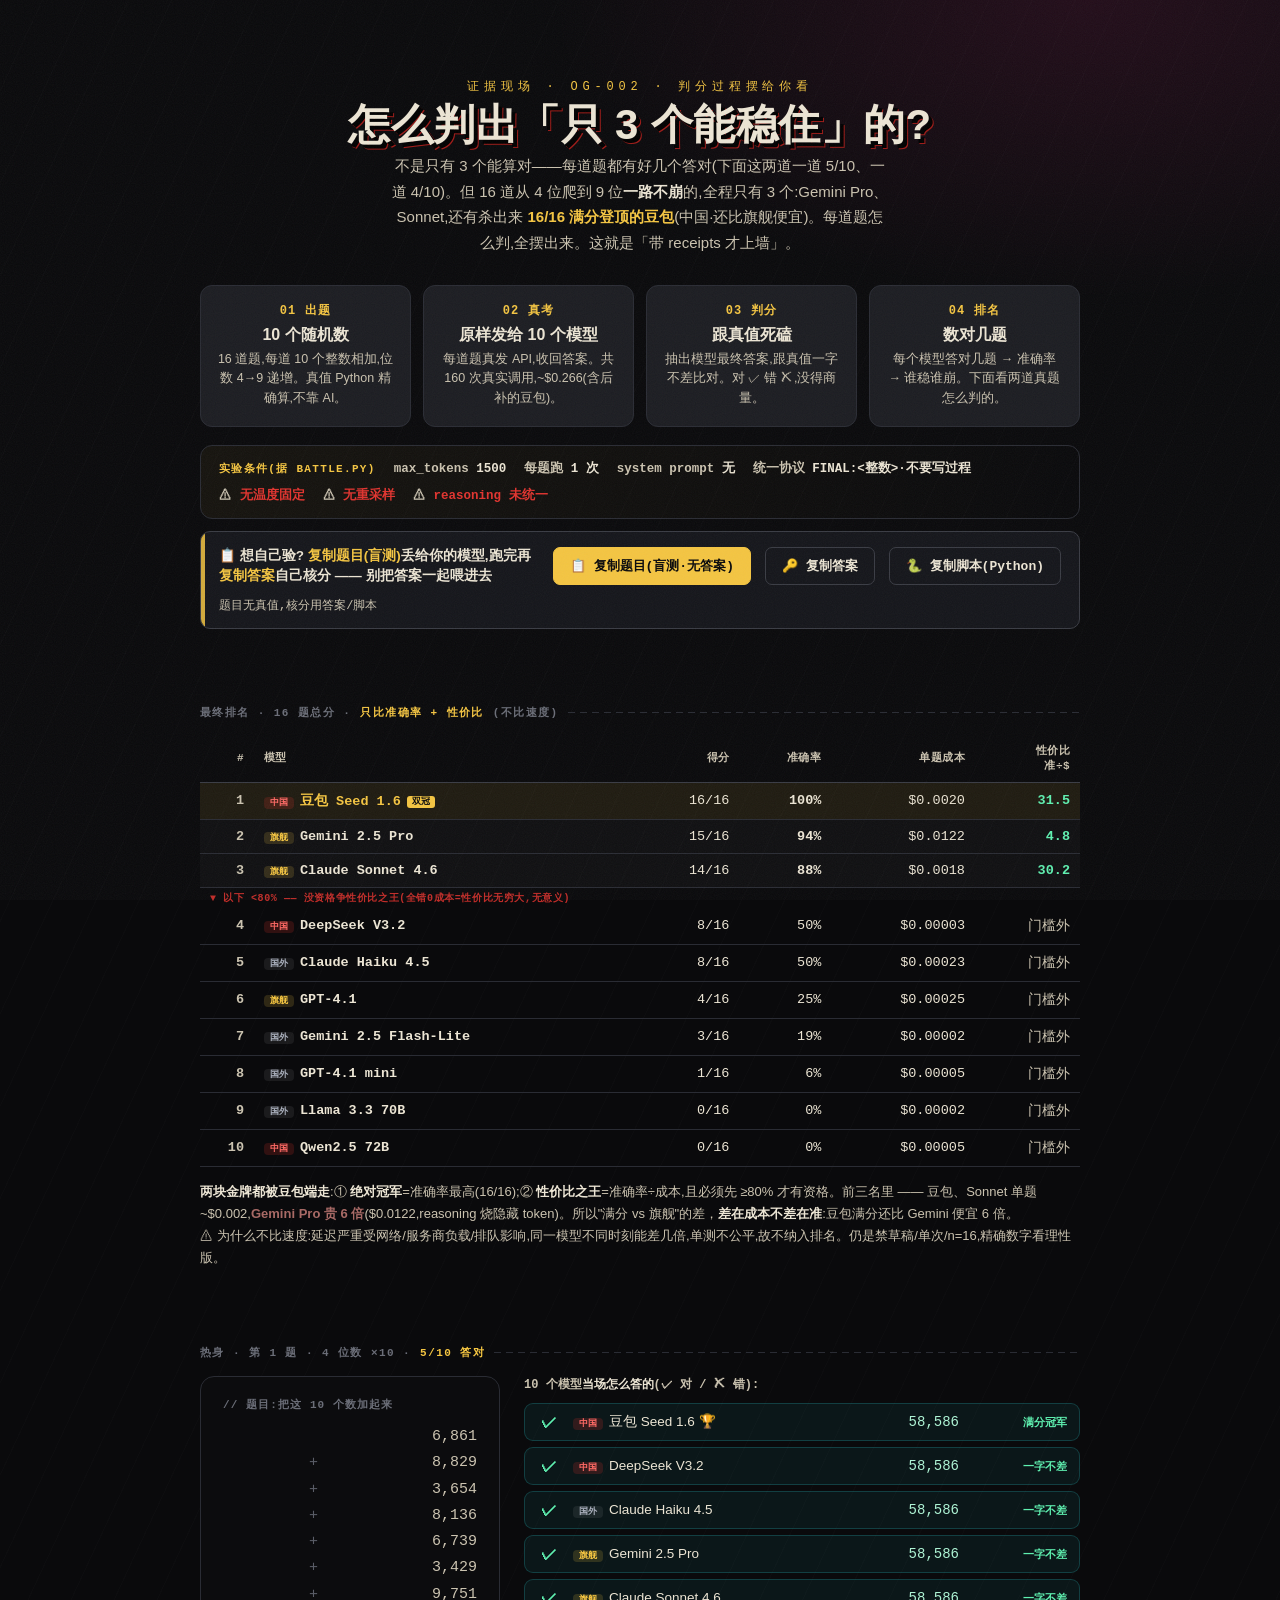
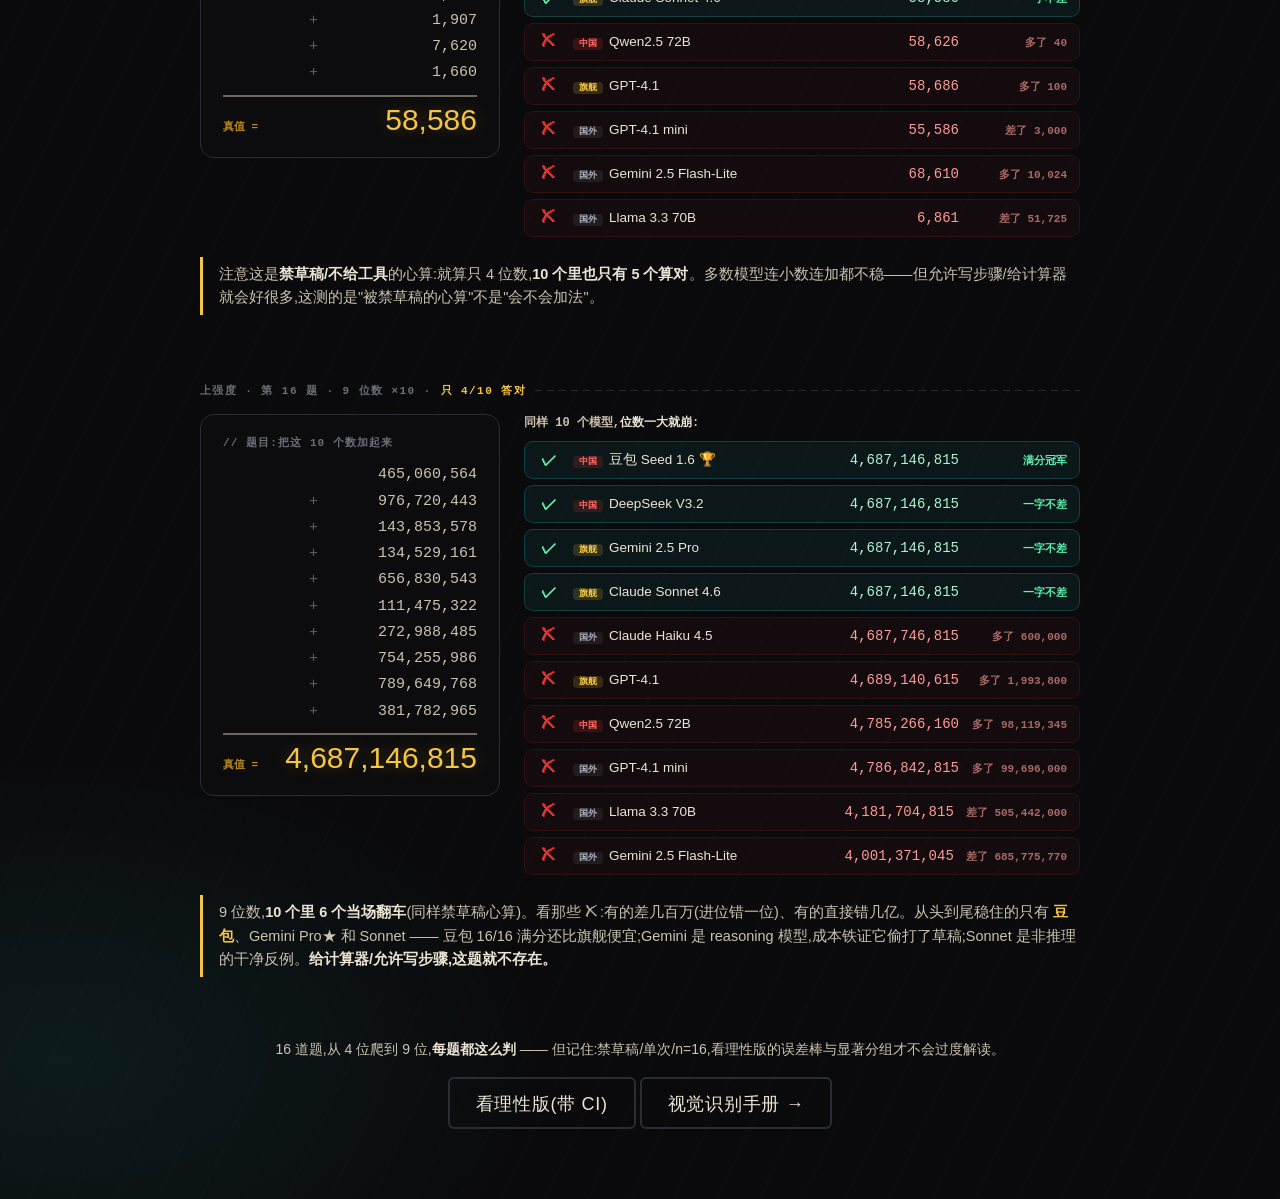
==== index.html @ feaacf72 "fix: 配方拆题目(盲测·无答案)/答案/脚本 三按钮,堵开卷漏洞 + 横条置顶显眼" ====
<!DOCTYPE html><html lang="zh-CN"><head>
<meta charset="UTF-8"><meta name="viewport" content="width=device-width, initial-scale=1.0">
<meta name="robots" content="noindex"><title>OG2GO · 证据现场 OG-002</title>
<link rel="stylesheet" href="og2go-theme.css">
<style>
  .wrap2{max-width:880px;margin:0 auto;padding:0 24px}
  .top{padding:78px 0 8px;text-align:center}
  .top h1{font-size:clamp(26px,4.6vw,42px);margin:12px 0 8px}
  .top .lead{max-width:60ch;margin:10px auto 0;color:var(--og-bone-dim);font-size:15px;line-height:1.7}

  /* 4 步过程 */
  .steps{display:grid;grid-template-columns:repeat(4,1fr);gap:12px;margin:30px 0 6px}
  @media(max-width:680px){.steps{grid-template-columns:1fr 1fr}}
  .step{border:1px solid var(--og-line);border-radius:12px;padding:16px 16px 18px;background:var(--og-concrete)}
  .step .k{font:800 12px var(--og-font-mono);color:var(--og-gold);letter-spacing:.1em}
  .step .t{font-weight:700;margin:6px 0 4px;color:var(--og-bone)}
  .step .d{font-size:12.5px;color:var(--og-bone-dim);line-height:1.55}

  /* 实验条件面板 */
  .conds{margin:18px 0 4px;border:1px solid var(--og-line);border-radius:12px;padding:14px 18px;
    background:linear-gradient(100deg,rgba(244,197,66,.05),transparent);display:flex;flex-wrap:wrap;
    align-items:center;gap:10px 18px}
  .conds .ct{font:800 11px var(--og-font-mono);letter-spacing:.12em;color:var(--og-gold);text-transform:uppercase}
  .conds .cd{font:600 12.5px var(--og-font-mono);color:var(--og-bone-dim)}
  .conds .cd b{color:var(--og-bone)}
  .conds .cd.warn b{color:var(--og-blood)}

  section{padding:34px 0}
  .lab{font:700 11px var(--og-font-mono);letter-spacing:.13em;text-transform:uppercase;color:#6b6e78;
    display:flex;align-items:center;gap:9px;margin-bottom:16px}
  .lab b{color:var(--og-gold)}
  .lab::after{content:"";flex:1;height:1px;background:repeating-linear-gradient(90deg,var(--og-line) 0 7px,transparent 7px 12px)}

  .scene{display:grid;grid-template-columns:300px 1fr;gap:24px;align-items:start}
  @media(max-width:760px){.scene{grid-template-columns:1fr}}

  /* 算式卡 */
  .sum{border:1px solid var(--og-line);border-radius:14px;background:#0c0c0e;padding:20px 22px}
  .sum .cap{font:700 11px var(--og-font-mono);color:#6b6e78;letter-spacing:.1em;margin-bottom:12px}
  .sum .row{display:flex;justify-content:flex-end;align-items:baseline;font-family:var(--og-font-mono);
    font-size:15px;color:var(--og-bone-dim);line-height:1.75}
  .sum .row .op{width:18px;color:#5a5d67} .sum .row .n{min-width:150px;text-align:right}
  .sum .rule{height:2px;background:var(--og-bone-dim);margin:8px 0 6px;opacity:.5}
  .sum .truth{display:flex;justify-content:space-between;align-items:baseline;margin-top:4px}
  .sum .truth .lbl{font:700 11px var(--og-font-mono);color:var(--og-gold-deep)}
  .sum .truth .v{font-family:var(--og-font-display);font-size:clamp(20px,3vw,30px);color:var(--og-gold);
    text-shadow:0 0 18px rgba(244,197,66,.3)}

  /* 模型答案 */
  .ans .hd{font:700 12px var(--og-font-mono);color:var(--og-bone-dim);margin-bottom:10px}
  .ans .hd b{color:var(--og-bone)}
  .ar{display:grid;grid-template-columns:24px 1fr auto auto;gap:12px;align-items:center;
    padding:9px 12px;border-radius:9px;margin-bottom:6px;border:1px solid transparent}
  .ar.ok{background:rgba(45,226,230,.06);border-color:rgba(45,226,230,.2)}
  .ar.no{background:rgba(226,52,47,.045);border-color:rgba(226,52,47,.14)}
  .ar .mk{font-weight:800;text-align:center} .ar.ok .mk{color:#5ff0b0} .ar.no .mk{color:var(--og-blood)}
  .ar .who{font-size:13.5px;color:var(--og-bone);white-space:nowrap;overflow:hidden;text-overflow:ellipsis}
  .ar .av{font-family:var(--og-font-mono);font-size:14px;text-align:right;white-space:nowrap}
  .ar.ok .av{color:#aef3d4} .ar.no .av{color:#ff9b96}
  .ar .note{font:600 11px var(--og-font-mono);text-align:right;white-space:nowrap;min-width:96px}
  .note.ok{color:#5ff0b0} .note.no{color:#a86a66}
  .tier{font:800 9px var(--og-font-mono);padding:1px 6px;border-radius:4px;margin-right:6px}
  .tier.t-cn{background:rgba(226,52,47,.18);color:#ff6b66}
  .tier.t-intl{background:rgba(255,255,255,.07);color:#aab0bd}
  .tier.t-flag{background:rgba(244,197,66,.16);color:var(--og-gold)}

  .takeaway{margin-top:14px;border-left:3px solid var(--og-gold);padding:6px 0 6px 16px;
    color:var(--og-bone-dim);font-size:14.5px;line-height:1.6}
  .takeaway b{color:var(--og-bone)}
  .foot{text-align:center;padding:30px 0 70px;color:var(--og-bone-dim);font-size:14px}

  /* ---- 最终排名表(准确率 + 性价比,不比速度) ---- */
  .rank{margin:42px 0 8px}
  .rank .lab{margin-bottom:14px}
  .rt{width:100%;border-collapse:collapse;font:500 13.5px var(--og-font-mono)}
  .rt th,.rt td{padding:9px 10px;text-align:right;border-bottom:1px solid var(--og-line)}
  .rt th{color:var(--og-bone-dim);font:700 11px var(--og-font-mono);text-transform:uppercase;
    letter-spacing:.04em;border-bottom:1px solid var(--og-line-soft)}
  .rt td.l,.rt th.l{text-align:left}
  .rt td.rk{color:var(--og-bone-dim);font-weight:800;width:34px}
  .rt .mdl{color:var(--og-bone);font-weight:700}
  .rt tr.champ td{background:rgba(244,197,66,.09)}
  .rt tr.champ .mdl{color:var(--og-gold)}
  .rt tr.elite td{background:rgba(255,255,255,.025)}
  .rt .val{color:#5ff0b0;font-weight:700}
  .rt .val.gate{color:var(--og-bone-dim);font-weight:500}
  .rt .acc{font-weight:700}
  .rt .gold-badge{font:800 9px var(--og-font-mono);color:var(--og-asphalt);background:var(--og-gold);
    padding:1px 5px;border-radius:3px;margin-left:6px;vertical-align:1px}
  .rt .divider td{padding:3px 10px;border:0;color:var(--og-blood);font:700 10px var(--og-font-mono);
    text-align:left;letter-spacing:.06em;opacity:.85}
  .rank .why{margin-top:14px;color:var(--og-bone-dim);font-size:13px;line-height:1.7}
  .rank .why b{color:var(--og-bone)} .rank .why .no{color:#a86a66}

  /* ---- 顶部一键复制配方横条 ---- */
  .rc-bar{display:flex;flex-wrap:wrap;align-items:center;gap:10px 14px;margin:0 0 30px;
    padding:14px 18px;border:1px solid var(--og-line-soft);border-radius:10px;
    background:var(--og-concrete-2);position:relative;overflow:hidden}
  .rc-bar::before{content:"";position:absolute;left:0;top:0;bottom:0;width:4px;background:var(--og-gold);opacity:.85}
  .rc-bar-lab{font:600 13.5px var(--og-font-sans,sans-serif);color:var(--og-bone);flex:1 1 300px;line-height:1.5}
  .rc-bar-lab b{color:var(--og-gold)}

  /* ---- 配方复制卡(旧,已不用) ---- */
  .recipe{margin:46px 0 8px}
  .rc-card{border:1px solid var(--og-line-soft);border-radius:10px;background:var(--og-concrete-2);
    padding:18px 18px 16px;position:relative;overflow:hidden}
  .rc-card::before{content:"";position:absolute;left:0;top:0;bottom:0;width:4px;background:var(--og-gold);opacity:.8}
  .rc-pre{font:500 12px var(--og-font-mono);color:var(--og-bone-dim);background:var(--og-asphalt);
    border:1px solid var(--og-line);border-radius:6px;padding:12px 14px;margin:0 0 14px;
    white-space:pre-wrap;line-height:1.55;max-height:230px;overflow:auto}
  .rc-btns{display:flex;flex-wrap:wrap;align-items:center;gap:10px}
  .rc-btn{font:700 13px var(--og-font-mono);color:var(--og-bone);background:transparent;
    border:1px solid var(--og-line-soft);border-radius:7px;padding:9px 16px;cursor:pointer;
    transition:.15s;white-space:nowrap}
  .rc-btn:hover{border-color:var(--og-gold);color:var(--og-gold)}
  .rc-btn.is-primary{background:var(--og-gold);color:var(--og-asphalt);border-color:var(--og-gold)}
  .rc-btn.is-primary:hover{filter:brightness(1.08);color:var(--og-asphalt)}
  .rc-hint{font:500 12px var(--og-font-mono);color:var(--og-bone-dim)}
  .rc-hidden{position:absolute;left:-9999px;top:0;width:1px;height:1px;opacity:0}
</style></head>
<body class="og-body og-atmos og-grain">

<header class="top"><div class="wrap2">
  <div class="og-eyebrow is-gold">证据现场 · OG-002 · 判分过程摆给你看</div>
  <h1 class="og-display">怎么判出「只 3 个能稳住」的?</h1>
  <p class="lead">不是只有 3 个能算对——每道题都有好几个答对(下面这两道一道 5/10、一道 4/10)。但 16 道从 4 位爬到 9 位<b style="color:var(--og-bone)">一路不崩</b>的,全程只有 3 个:Gemini Pro、Sonnet,还有杀出来 <b style="color:var(--og-gold)">16/16 满分登顶的豆包</b>(中国·还比旗舰便宜)。每道题怎么判,全摆出来。这就是「带 receipts 才上墙」。</p>
  <div class="steps">
    <div class="step"><div class="k">01 出题</div><div class="t">10 个随机数</div><div class="d">16 道题,每道 10 个整数相加,位数 4→9 递增。真值 Python 精确算,不靠 AI。</div></div>
    <div class="step"><div class="k">02 真考</div><div class="t">原样发给 10 个模型</div><div class="d">每道题真发 API,收回答案。共 160 次真实调用,~$0.266(含后补的豆包)。</div></div>
    <div class="step"><div class="k">03 判分</div><div class="t">跟真值死磕</div><div class="d">抽出模型最终答案,跟真值一字不差比对。对 ✓ 错 ✗,没得商量。</div></div>
    <div class="step"><div class="k">04 排名</div><div class="t">数对几题</div><div class="d">每个模型答对几题 → 准确率 → 谁稳谁崩。下面看两道真题怎么判的。</div></div>
  </div>
  <div class="conds">
    <span class="ct">实验条件(据 battle.py)</span>
    <span class="cd">max_tokens <b>1500</b></span>
    <span class="cd">每题跑 <b>1 次</b></span>
    <span class="cd">system prompt <b>无</b></span>
    <span class="cd">统一协议 <b>FINAL:&lt;整数&gt;·不要写过程</b></span>
    <span class="cd warn">⚠ <b>无温度固定</b></span>
    <span class="cd warn">⚠ <b>无重采样</b></span>
    <span class="cd warn">⚠ <b>reasoning 未统一</b></span>
  </div>
</div></header>

<div class="wrap2">

  <div class="rc-bar">
    <span class="rc-bar-lab">📋 想自己验? <b>复制题目(盲测)</b>丢给你的模型,跑完再<b>复制答案</b>自己核分 —— 别把答案一起喂进去</span>
    <button class="rc-btn is-primary" data-copy="rc-questions">📋 复制题目(盲测·无答案)</button>
    <button class="rc-btn" data-copy="rc-answers">🔑 复制答案</button>
    <button class="rc-btn" data-copy="rc-script">🐍 复制脚本(Python)</button>
    <span class="rc-hint" id="rc-hint">题目无真值,核分用答案/脚本</span>
    <textarea id="rc-questions" class="rc-hidden" readonly># OG-002「10 个数连加」· 盲测题卷 v1.0
# 来源 og2go.ai ·「带 receipts 才上墙」· 答案请用另一个按钮单独复制,别和题目一起喂给模型!

## 玩法
把每道题【原样】发给你的模型,收回它最后一行 `FINAL:` 后的数字。16 题数对几题=几分。

## 跑分条件(要可复现就锁死)
- max_tokens 1500 · system prompt 无 · 不给计算器/代码工具(测裸心算)
- temperature: 测极限用 0;测『稳不稳』固定一个值(我们重采样用 1.0),每题跑 ≥30 次看命中率

## 判分规则
抽模型最后一个 `FINAL:` 后的内容(没有就取最后一非空行)→ 转小写、剥逗号/单位 → 跟答案精确匹配,差 1 都算错。

## 16 道题(位数 4→9 递增) —— 答案不在这里

─── q01 · 4 位 ×10 ───
把下面这 10 个整数加起来,等于多少?
6861 + 8829 + 3654 + 8136 + 6739 + 3429 + 9751 + 1907 + 7620 + 1660

直接给结果,最后一行输出 `FINAL: &lt;整数&gt;`(带不带逗号都行),不要写过程。

─── q02 · 4 位 ×10 ───
把下面这 10 个整数加起来,等于多少?
3169 + 3306 + 5809 + 9148 + 5314 + 2951 + 4136 + 2563 + 1701 + 5022

直接给结果,最后一行输出 `FINAL: &lt;整数&gt;`(带不带逗号都行),不要写过程。

─── q03 · 4 位 ×10 ───
把下面这 10 个整数加起来,等于多少?
5880 + 2051 + 1064 + 7368 + 4822 + 2475 + 8295 + 4472 + 2737 + 7220

直接给结果,最后一行输出 `FINAL: &lt;整数&gt;`(带不带逗号都行),不要写过程。

─── q04 · 5 位 ×10 ───
把下面这 10 个整数加起来,等于多少?
78849 + 26807 + 44735 + 95567 + 61380 + 57899 + 46766 + 15682 + 44924 + 69547

直接给结果,最后一行输出 `FINAL: &lt;整数&gt;`(带不带逗号都行),不要写过程。

─── q05 · 5 位 ×10 ───
把下面这 10 个整数加起来,等于多少?
79968 + 86092 + 59784 + 88715 + 63163 + 73344 + 37793 + 69824 + 53683 + 95480

直接给结果,最后一行输出 `FINAL: &lt;整数&gt;`(带不带逗号都行),不要写过程。

─── q06 · 5 位 ×10 ───
把下面这 10 个整数加起来,等于多少?
32824 + 32853 + 68992 + 17021 + 12672 + 69313 + 34291 + 36204 + 45573 + 64701

直接给结果,最后一行输出 `FINAL: &lt;整数&gt;`(带不带逗号都行),不要写过程。

─── q07 · 6 位 ×10 ───
把下面这 10 个整数加起来,等于多少?
206634 + 323351 + 100844 + 115646 + 238223 + 711801 + 431976 + 567509 + 104791 + 279765

直接给结果,最后一行输出 `FINAL: &lt;整数&gt;`(带不带逗号都行),不要写过程。

─── q08 · 6 位 ×10 ───
把下面这 10 个整数加起来,等于多少?
430588 + 352361 + 264122 + 763726 + 631371 + 523026 + 348063 + 918683 + 869182 + 668005

直接给结果,最后一行输出 `FINAL: &lt;整数&gt;`(带不带逗号都行),不要写过程。

─── q09 · 6 位 ×10 ───
把下面这 10 个整数加起来,等于多少?
437337 + 799145 + 454444 + 783111 + 248181 + 175200 + 656906 + 471128 + 755436 + 976736

直接给结果,最后一行输出 `FINAL: &lt;整数&gt;`(带不带逗号都行),不要写过程。

─── q10 · 7 位 ×10 ───
把下面这 10 个整数加起来,等于多少?
4681538 + 6950719 + 3825102 + 5542072 + 6863626 + 7866915 + 1748413 + 7863895 + 6773057 + 8980356

直接给结果,最后一行输出 `FINAL: &lt;整数&gt;`(带不带逗号都行),不要写过程。

─── q11 · 7 位 ×10 ───
把下面这 10 个整数加起来,等于多少?
6175914 + 7474566 + 3874133 + 1271239 + 2287822 + 3542720 + 2195197 + 3393941 + 3523241 + 9810656

直接给结果,最后一行输出 `FINAL: &lt;整数&gt;`(带不带逗号都行),不要写过程。

─── q12 · 7 位 ×10 ───
把下面这 10 个整数加起来,等于多少?
3014078 + 3421446 + 2167088 + 7546106 + 7022886 + 7818959 + 2827706 + 8342284 + 2506225 + 7998430

直接给结果,最后一行输出 `FINAL: &lt;整数&gt;`(带不带逗号都行),不要写过程。

─── q13 · 8 位 ×10 ───
把下面这 10 个整数加起来,等于多少?
97581949 + 37960390 + 92121845 + 93420640 + 58484637 + 88013159 + 54623678 + 53373594 + 49523777 + 94846847

直接给结果,最后一行输出 `FINAL: &lt;整数&gt;`(带不带逗号都行),不要写过程。

─── q14 · 8 位 ×10 ───
把下面这 10 个整数加起来,等于多少?
41291193 + 65061807 + 48242322 + 71455509 + 13916441 + 96780709 + 37440174 + 74555755 + 94765665 + 85808488

直接给结果,最后一行输出 `FINAL: &lt;整数&gt;`(带不带逗号都行),不要写过程。

─── q15 · 9 位 ×10 ───
把下面这 10 个整数加起来,等于多少?
753294805 + 351093776 + 755497909 + 767766514 + 579170840 + 761785869 + 320366731 + 445746833 + 182188729 + 724781917

直接给结果,最后一行输出 `FINAL: &lt;整数&gt;`(带不带逗号都行),不要写过程。

─── q16 · 9 位 ×10 ───
把下面这 10 个整数加起来,等于多少?
465060564 + 976720443 + 143853578 + 134529161 + 656830543 + 111475322 + 272988485 + 754255986 + 789649768 + 381782965

直接给结果,最后一行输出 `FINAL: &lt;整数&gt;`(带不带逗号都行),不要写过程。

# 答案/真值在另一个『复制答案』按钮里,核分时再用。</textarea>
    <textarea id="rc-answers" class="rc-hidden" readonly># OG-002 · 答案/真值(核分用,别喂给模型)

q01 · 4 位 ×10 = 58,586
q02 · 4 位 ×10 = 43,119
q03 · 4 位 ×10 = 46,384
q04 · 5 位 ×10 = 542,156
q05 · 5 位 ×10 = 707,846
q06 · 5 位 ×10 = 414,444
q07 · 6 位 ×10 = 3,080,540
q08 · 6 位 ×10 = 5,769,127
q09 · 6 位 ×10 = 5,757,624
q10 · 7 位 ×10 = 61,095,693
q11 · 7 位 ×10 = 43,549,429
q12 · 7 位 ×10 = 52,665,208
q13 · 8 位 ×10 = 719,950,516
q14 · 8 位 ×10 = 629,318,063
q15 · 9 位 ×10 = 5,641,693,923
q16 · 9 位 ×10 = 4,687,146,815</textarea>
    <textarea id="rc-script" class="rc-hidden" readonly>#!/usr/bin/env python3
&quot;&quot;&quot;OG-002 复现脚本 —— 填你自己的模型(模型只看到题目,真值仅本地判分,非开卷)。
   pip install openai ; 改下面 3 个变量就能跑。任何 OpenAI 兼容端点都行。&quot;&quot;&quot;
import re
from openai import OpenAI

BASE_URL = &quot;https://your-endpoint/v1&quot;   # ← 你的 API 地址(OpenAI 兼容)
API_KEY  = &quot;sk-...&quot;                       # ← 你的 key
MODEL    = &quot;your-model-name&quot;              # ← 你的模型名

PROTOCOL = &quot;直接给结果,最后一行输出 `FINAL: &lt;整数&gt;`(带不带逗号都行),不要写过程。&quot;
QS = [                                    # (题目, 真值) —— 真值只用于本地判分,不发给模型
    (&quot;把下面这 10 个整数加起来,等于多少?\n6861 + 8829 + 3654 + 8136 + 6739 + 3429 + 9751 + 1907 + 7620 + 1660&quot;, &quot;58586&quot;),
    (&quot;把下面这 10 个整数加起来,等于多少?\n3169 + 3306 + 5809 + 9148 + 5314 + 2951 + 4136 + 2563 + 1701 + 5022&quot;, &quot;43119&quot;),
    (&quot;把下面这 10 个整数加起来,等于多少?\n5880 + 2051 + 1064 + 7368 + 4822 + 2475 + 8295 + 4472 + 2737 + 7220&quot;, &quot;46384&quot;),
    (&quot;把下面这 10 个整数加起来,等于多少?\n78849 + 26807 + 44735 + 95567 + 61380 + 57899 + 46766 + 15682 + 44924 + 69547&quot;, &quot;542156&quot;),
    (&quot;把下面这 10 个整数加起来,等于多少?\n79968 + 86092 + 59784 + 88715 + 63163 + 73344 + 37793 + 69824 + 53683 + 95480&quot;, &quot;707846&quot;),
    (&quot;把下面这 10 个整数加起来,等于多少?\n32824 + 32853 + 68992 + 17021 + 12672 + 69313 + 34291 + 36204 + 45573 + 64701&quot;, &quot;414444&quot;),
    (&quot;把下面这 10 个整数加起来,等于多少?\n206634 + 323351 + 100844 + 115646 + 238223 + 711801 + 431976 + 567509 + 104791 + 279765&quot;, &quot;3080540&quot;),
    (&quot;把下面这 10 个整数加起来,等于多少?\n430588 + 352361 + 264122 + 763726 + 631371 + 523026 + 348063 + 918683 + 869182 + 668005&quot;, &quot;5769127&quot;),
    (&quot;把下面这 10 个整数加起来,等于多少?\n437337 + 799145 + 454444 + 783111 + 248181 + 175200 + 656906 + 471128 + 755436 + 976736&quot;, &quot;5757624&quot;),
    (&quot;把下面这 10 个整数加起来,等于多少?\n4681538 + 6950719 + 3825102 + 5542072 + 6863626 + 7866915 + 1748413 + 7863895 + 6773057 + 8980356&quot;, &quot;61095693&quot;),
    (&quot;把下面这 10 个整数加起来,等于多少?\n6175914 + 7474566 + 3874133 + 1271239 + 2287822 + 3542720 + 2195197 + 3393941 + 3523241 + 9810656&quot;, &quot;43549429&quot;),
    (&quot;把下面这 10 个整数加起来,等于多少?\n3014078 + 3421446 + 2167088 + 7546106 + 7022886 + 7818959 + 2827706 + 8342284 + 2506225 + 7998430&quot;, &quot;52665208&quot;),
    (&quot;把下面这 10 个整数加起来,等于多少?\n97581949 + 37960390 + 92121845 + 93420640 + 58484637 + 88013159 + 54623678 + 53373594 + 49523777 + 94846847&quot;, &quot;719950516&quot;),
    (&quot;把下面这 10 个整数加起来,等于多少?\n41291193 + 65061807 + 48242322 + 71455509 + 13916441 + 96780709 + 37440174 + 74555755 + 94765665 + 85808488&quot;, &quot;629318063&quot;),
    (&quot;把下面这 10 个整数加起来,等于多少?\n753294805 + 351093776 + 755497909 + 767766514 + 579170840 + 761785869 + 320366731 + 445746833 + 182188729 + 724781917&quot;, &quot;5641693923&quot;),
    (&quot;把下面这 10 个整数加起来,等于多少?\n465060564 + 976720443 + 143853578 + 134529161 + 656830543 + 111475322 + 272988485 + 754255986 + 789649768 + 381782965&quot;, &quot;4687146815&quot;),
]

def extract_final(t):
    m = re.findall(r&quot;final\s*[:：]\s*(.+)&quot;, t, re.I)
    s = m[-1] if m else (t.strip().splitlines() or [&quot;&quot;])[-1]
    return s.strip()
def norm(s):
    s = s.strip().lower()
    for n in [&quot;%&quot;,&quot;￥&quot;,&quot;¥&quot;,&quot;$&quot;,&quot;，&quot;,&quot;,&quot;,&quot; &quot;,&quot;\t&quot;,&quot;元&quot;,&quot;美元&quot;,&quot;人民币&quot;,&quot;rmb&quot;,&quot;usd&quot;]:
        s = s.replace(n, &quot;&quot;)
    return s.rstrip(&quot;。.&quot;).strip()

client = OpenAI(base_url=BASE_URL, api_key=API_KEY)
correct = 0
for i, (q, truth) in enumerate(QS, 1):
    r = client.chat.completions.create(model=MODEL, max_tokens=1500, temperature=0,
        messages=[{&quot;role&quot;:&quot;user&quot;,&quot;content&quot;: q + &quot;\n\n&quot; + PROTOCOL}])   # 只发题目
    ans = extract_final(r.choices[0].message.content or &quot;&quot;)
    ok = norm(ans) == norm(truth); correct += ok
    print(f&quot;  q{i:02d}  {&#x27;OK&#x27; if ok else &#x27;X &#x27;}  ans={ans[:24]:&lt;24s} truth={truth}&quot;)
print(f&quot;\n得分 {correct}/{len(QS)}  准确率 {correct/len(QS)*100:.0f}%&quot;)
</textarea>
  </div>

  <section class="rank">
    <div class="lab">最终排名 · 16 题总分 · <b>只比准确率 + 性价比</b>(不比速度)</div>
    <table class="rt">
      <thead><tr>
        <th class="rk">#</th><th class="l">模型</th><th>得分</th><th>准确率</th>
        <th>单题成本</th><th>性价比<br>准÷$</th>
      </tr></thead>
      <tbody>
        <tr class="champ"><td class="rk">1</td><td class="l"><span class="tier t-cn">中国</span><span class="mdl">豆包 Seed 1.6</span><span class="gold-badge">双冠</span></td><td>16/16</td><td class="acc">100%</td><td>$0.0020</td><td class="val">31.5</td></tr>
        <tr class="elite"><td class="rk">2</td><td class="l"><span class="tier t-flag">旗舰</span><span class="mdl">Gemini 2.5 Pro</span></td><td>15/16</td><td class="acc">94%</td><td>$0.0122</td><td class="val">4.8</td></tr>
        <tr class="elite"><td class="rk">3</td><td class="l"><span class="tier t-flag">旗舰</span><span class="mdl">Claude Sonnet 4.6</span></td><td>14/16</td><td class="acc">88%</td><td>$0.0018</td><td class="val">30.2</td></tr>
        <tr class="divider"><td colspan="6">▼ 以下 &lt;80% —— 没资格争性价比之王(全错0成本=性价比无穷大,无意义)</td></tr>
        <tr><td class="rk">4</td><td class="l"><span class="tier t-cn">中国</span><span class="mdl">DeepSeek V3.2</span></td><td>8/16</td><td>50%</td><td>$0.00003</td><td class="val gate">门槛外</td></tr>
        <tr><td class="rk">5</td><td class="l"><span class="tier t-intl">国外</span><span class="mdl">Claude Haiku 4.5</span></td><td>8/16</td><td>50%</td><td>$0.00023</td><td class="val gate">门槛外</td></tr>
        <tr><td class="rk">6</td><td class="l"><span class="tier t-flag">旗舰</span><span class="mdl">GPT-4.1</span></td><td>4/16</td><td>25%</td><td>$0.00025</td><td class="val gate">门槛外</td></tr>
        <tr><td class="rk">7</td><td class="l"><span class="tier t-intl">国外</span><span class="mdl">Gemini 2.5 Flash-Lite</span></td><td>3/16</td><td>19%</td><td>$0.00002</td><td class="val gate">门槛外</td></tr>
        <tr><td class="rk">8</td><td class="l"><span class="tier t-intl">国外</span><span class="mdl">GPT-4.1 mini</span></td><td>1/16</td><td>6%</td><td>$0.00005</td><td class="val gate">门槛外</td></tr>
        <tr><td class="rk">9</td><td class="l"><span class="tier t-intl">国外</span><span class="mdl">Llama 3.3 70B</span></td><td>0/16</td><td>0%</td><td>$0.00002</td><td class="val gate">门槛外</td></tr>
        <tr><td class="rk">10</td><td class="l"><span class="tier t-cn">中国</span><span class="mdl">Qwen2.5 72B</span></td><td>0/16</td><td>0%</td><td>$0.00005</td><td class="val gate">门槛外</td></tr>
      </tbody>
    </table>
    <div class="why">
      <b>两块金牌都被豆包端走</b>:① <b>绝对冠军</b>=准确率最高(16/16);② <b>性价比之王</b>=准确率÷成本,且必须先 ≥80% 才有资格。前三名里 —— 豆包、Sonnet 单题 ~$0.002,<b class="no">Gemini Pro 贵 6 倍</b>($0.0122,reasoning 烧隐藏 token)。所以"满分 vs 旗舰"的差，<b>差在成本不差在准</b>:豆包满分还比 Gemini 便宜 6 倍。<br>
      <span style="color:var(--og-bone-dim)">⚠ 为什么不比速度:延迟严重受网络/服务商负载/排队影响,同一模型不同时刻能差几倍,单测不公平,故不纳入排名。仍是禁草稿/单次/n=16,精确数字看理性版。</span>
    </div>
  </section>

  <section>
    <div class="lab">热身 · 第 1 题 · 4 位数 ×10 · <b>5/10 答对</b></div>
    <div class="scene">
      <div class="sum"><div class="cap">// 题目:把这 10 个数加起来</div><div class="row"><span class="op">&nbsp;</span><span class="n">6,861</span></div><div class="row"><span class="op">+</span><span class="n">8,829</span></div><div class="row"><span class="op">+</span><span class="n">3,654</span></div><div class="row"><span class="op">+</span><span class="n">8,136</span></div><div class="row"><span class="op">+</span><span class="n">6,739</span></div><div class="row"><span class="op">+</span><span class="n">3,429</span></div><div class="row"><span class="op">+</span><span class="n">9,751</span></div><div class="row"><span class="op">+</span><span class="n">1,907</span></div><div class="row"><span class="op">+</span><span class="n">7,620</span></div><div class="row"><span class="op">+</span><span class="n">1,660</span></div>
        <div class="rule"></div><div class="truth"><span class="lbl">真值 =</span><span class="v">58,586</span></div></div>
      <div class="ans"><div class="hd">10 个模型<b>当场怎么答的</b>(✓ 对 / ✗ 错):</div><div class="ar ok"><span class="mk">✓</span><span class="who"><span class="tier t-cn">中国</span>豆包 Seed 1.6 🏆</span><span class="av">58,586</span><span class="note ok">满分冠军</span></div><div class="ar ok"><span class="mk">✓</span><span class="who"><span class="tier t-cn">中国</span>DeepSeek V3.2</span><span class="av">58,586</span><span class="note ok">一字不差</span></div><div class="ar ok"><span class="mk">✓</span><span class="who"><span class="tier t-intl">国外</span>Claude Haiku 4.5</span><span class="av">58,586</span><span class="note ok">一字不差</span></div><div class="ar ok"><span class="mk">✓</span><span class="who"><span class="tier t-flag">旗舰</span>Gemini 2.5 Pro</span><span class="av">58,586</span><span class="note ok">一字不差</span></div><div class="ar ok"><span class="mk">✓</span><span class="who"><span class="tier t-flag">旗舰</span>Claude Sonnet 4.6</span><span class="av">58,586</span><span class="note ok">一字不差</span></div><div class="ar no"><span class="mk">✗</span><span class="who"><span class="tier t-cn">中国</span>Qwen2.5 72B</span><span class="av">58,626</span><span class="note no">多了 40</span></div><div class="ar no"><span class="mk">✗</span><span class="who"><span class="tier t-flag">旗舰</span>GPT-4.1</span><span class="av">58,686</span><span class="note no">多了 100</span></div><div class="ar no"><span class="mk">✗</span><span class="who"><span class="tier t-intl">国外</span>GPT-4.1 mini</span><span class="av">55,586</span><span class="note no">差了 3,000</span></div><div class="ar no"><span class="mk">✗</span><span class="who"><span class="tier t-intl">国外</span>Gemini 2.5 Flash-Lite</span><span class="av">68,610</span><span class="note no">多了 10,024</span></div><div class="ar no"><span class="mk">✗</span><span class="who"><span class="tier t-intl">国外</span>Llama 3.3 70B</span><span class="av">6,861</span><span class="note no">差了 51,725</span></div></div>
    </div>
    <div class="takeaway">注意这是<b>禁草稿/不给工具</b>的心算:就算只 4 位数,<b>10 个里也只有 5 个算对</b>。多数模型连小数连加都不稳——但允许写步骤/给计算器就会好很多,这测的是"被禁草稿的心算"不是"会不会加法"。</div>
  </section>

  <section>
    <div class="lab">上强度 · 第 16 题 · 9 位数 ×10 · <b>只 4/10 答对</b></div>
    <div class="scene">
      <div class="sum"><div class="cap">// 题目:把这 10 个数加起来</div><div class="row"><span class="op">&nbsp;</span><span class="n">465,060,564</span></div><div class="row"><span class="op">+</span><span class="n">976,720,443</span></div><div class="row"><span class="op">+</span><span class="n">143,853,578</span></div><div class="row"><span class="op">+</span><span class="n">134,529,161</span></div><div class="row"><span class="op">+</span><span class="n">656,830,543</span></div><div class="row"><span class="op">+</span><span class="n">111,475,322</span></div><div class="row"><span class="op">+</span><span class="n">272,988,485</span></div><div class="row"><span class="op">+</span><span class="n">754,255,986</span></div><div class="row"><span class="op">+</span><span class="n">789,649,768</span></div><div class="row"><span class="op">+</span><span class="n">381,782,965</span></div>
        <div class="rule"></div><div class="truth"><span class="lbl">真值 =</span><span class="v">4,687,146,815</span></div></div>
      <div class="ans"><div class="hd">同样 10 个模型,<b>位数一大就崩</b>:</div><div class="ar ok"><span class="mk">✓</span><span class="who"><span class="tier t-cn">中国</span>豆包 Seed 1.6 🏆</span><span class="av">4,687,146,815</span><span class="note ok">满分冠军</span></div><div class="ar ok"><span class="mk">✓</span><span class="who"><span class="tier t-cn">中国</span>DeepSeek V3.2</span><span class="av">4,687,146,815</span><span class="note ok">一字不差</span></div><div class="ar ok"><span class="mk">✓</span><span class="who"><span class="tier t-flag">旗舰</span>Gemini 2.5 Pro</span><span class="av">4,687,146,815</span><span class="note ok">一字不差</span></div><div class="ar ok"><span class="mk">✓</span><span class="who"><span class="tier t-flag">旗舰</span>Claude Sonnet 4.6</span><span class="av">4,687,146,815</span><span class="note ok">一字不差</span></div><div class="ar no"><span class="mk">✗</span><span class="who"><span class="tier t-intl">国外</span>Claude Haiku 4.5</span><span class="av">4,687,746,815</span><span class="note no">多了 600,000</span></div><div class="ar no"><span class="mk">✗</span><span class="who"><span class="tier t-flag">旗舰</span>GPT-4.1</span><span class="av">4,689,140,615</span><span class="note no">多了 1,993,800</span></div><div class="ar no"><span class="mk">✗</span><span class="who"><span class="tier t-cn">中国</span>Qwen2.5 72B</span><span class="av">4,785,266,160</span><span class="note no">多了 98,119,345</span></div><div class="ar no"><span class="mk">✗</span><span class="who"><span class="tier t-intl">国外</span>GPT-4.1 mini</span><span class="av">4,786,842,815</span><span class="note no">多了 99,696,000</span></div><div class="ar no"><span class="mk">✗</span><span class="who"><span class="tier t-intl">国外</span>Llama 3.3 70B</span><span class="av">4,181,704,815</span><span class="note no">差了 505,442,000</span></div><div class="ar no"><span class="mk">✗</span><span class="who"><span class="tier t-intl">国外</span>Gemini 2.5 Flash-Lite</span><span class="av">4,001,371,045</span><span class="note no">差了 685,775,770</span></div></div>
    </div>
    <div class="takeaway">9 位数,<b>10 个里 6 个当场翻车</b>(同样禁草稿心算)。看那些 ✗:有的差几百万(进位错一位)、有的直接错几亿。从头到尾稳住的只有 <b style="color:var(--og-gold)">豆包</b>、Gemini Pro★ 和 Sonnet —— 豆包 16/16 满分还比旗舰便宜;Gemini 是 reasoning 模型,成本铁证它偷打了草稿;Sonnet 是非推理的干净反例。<b>给计算器/允许写步骤,这题就不存在。</b></div>
  </section>

  <div class="foot">16 道题,从 4 位爬到 9 位,<b style="color:var(--og-bone)">每题都这么判</b> —— 但记住:禁草稿/单次/n=16,看理性版的误差棒与显著分组才不会过度解读。<br>
    <a class="og-btn is-ghost" href="battle-report-rational.html" style="margin-top:18px">看理性版(带 CI)</a> <a class="og-btn is-ghost" href="styleguide/" style="margin-top:18px">视觉识别手册 →</a></div>

</div>

<script>
document.querySelectorAll('.rc-btn[data-copy]').forEach(function(b){
  b.addEventListener('click', async function(){
    var el = document.getElementById(b.dataset.copy), txt = el.value;
    try { await navigator.clipboard.writeText(txt); }
    catch(e){ el.style.left='0'; el.select(); document.execCommand('copy'); el.style.left='-9999px'; }
    var h = document.getElementById('rc-hint'), old = h.getAttribute('data-old')||h.textContent;
    h.setAttribute('data-old', old);
    h.textContent = '✅ 已复制! ('+txt.length+' 字) 粘到你的模型即可';
    h.style.color = '#5ff0b0';
    clearTimeout(window._rcT); window._rcT = setTimeout(function(){ h.textContent = old; h.style.color=''; }, 2600);
  });
});
</script>
</body></html>
---- og2go-theme.css ----
/* ============================================================
   OG2GO · 悬案 // VISUAL IDENTITY SYSTEM  v1.0  (2026-06-08)
   noir 探案 × NYC street hip-hop × RPG underground
   单一真源：所有 og2go 页面 import 本文件，组件统一用 .og- 前缀
   ============================================================ */

/* ---------- 1. TOKENS ---------- */
:root{
  /* asphalt / concrete (深底) */
  --og-asphalt:   #0a0a0c;
  --og-asphalt-2: #121216;
  --og-concrete:  #1c1d22;
  --og-concrete-2:#15161b;
  --og-line:      #2a2c34;
  --og-line-soft: #3a3c44;

  /* bone / 卷宗纸 (浅底) */
  --og-bone:     #ece5d4;
  --og-bone-dim: #cbc3b0;
  --og-paper:    #ece5d4;
  --og-paper-ln: #c3b896;
  --og-ink:      #0a0a0c;

  /* signal colors */
  --og-gold:      #f4c542;   --og-gold-deep:#b88a18;
  --og-blood:     #e2342f;   --og-blood-deep:#9e1b18;
  --og-cyan:      #2de2e6;
  --og-magenta:   #ff2e97;
  --og-cold:      #4aa8ff;   /* PvE 探案 */
  --og-heat:      #e2342f;   /* PvP 擂台 */

  /* type */
  --og-font-display:"Impact","Haettenschweiler","Arial Narrow Bold","Oswald","PingFang SC",sans-serif;
  --og-font-mono:ui-monospace,"SFMono-Regular",Menlo,"Courier New",monospace;
  --og-font-body:-apple-system,BlinkMacSystemFont,"PingFang SC","Segoe UI",Roboto,"Helvetica Neue",sans-serif;

  /* geometry */
  --og-radius:12px; --og-radius-sm:6px; --og-radius-lg:16px;
  --og-gap:20px;

  /* shadows / treatments */
  --og-shadow-hard:4px 4px 0 #000;
  --og-shadow-blood:5px 5px 0 var(--og-blood-deep);
  --og-shadow-drop:0 30px 60px rgba(0,0,0,.5);
  --og-glow-gold:0 0 26px rgba(244,197,66,.45);
  --og-glow-cyan:0 0 26px rgba(45,226,230,.40);

  /* warning tape (警戒胶带) */
  --og-tape-gold: repeating-linear-gradient(45deg,var(--og-gold) 0 18px,#1a1a1a 18px 36px);
  --og-tape-blood:repeating-linear-gradient(45deg,var(--og-blood) 0 18px,#1a1a1a 18px 36px);

  /* film grain (data-uri，零依赖) */
  --og-grain:url("data:image/svg+xml;utf8,<svg xmlns='http://www.w3.org/2000/svg' width='120' height='120'><filter id='n'><feTurbulence type='fractalNoise' baseFrequency='0.9' numOctaves='3'/></filter><rect width='100%25' height='100%25' filter='url(%23n)'/></svg>");
}

/* ---------- 2. BASE ---------- */
.og-body{
  margin:0; background:var(--og-asphalt); color:var(--og-bone);
  font-family:var(--og-font-body); -webkit-font-smoothing:antialiased;
  position:relative; overflow-x:hidden;
}
/* 全局颗粒噪点叠层：给任意容器加 .og-grain */
.og-grain::after{
  content:""; position:fixed; inset:0; pointer-events:none; z-index:9999;
  opacity:.05; background-image:var(--og-grain);
}
/* 氛围深底：街道光斑 + 斜纹 */
.og-atmos{
  background:
    radial-gradient(900px 500px at 85% 0%,rgba(255,46,151,.10),transparent 60%),
    radial-gradient(800px 500px at 5% 95%,rgba(45,226,230,.08),transparent 60%),
    repeating-linear-gradient(115deg,transparent 0 38px,rgba(255,255,255,.012) 38px 39px),
    var(--og-asphalt);
}
.og-wrap{max-width:1080px; margin:0 auto; padding:0 26px}

/* ---------- 3. TYPOGRAPHY ---------- */
.og-display{
  font-family:var(--og-font-display); text-transform:uppercase; font-weight:900;
  line-height:.86; letter-spacing:.01em; color:var(--og-bone);
  text-shadow:var(--og-shadow-hard), var(--og-shadow-blood);
}
.og-display .go{color:var(--og-gold); -webkit-text-stroke:2px #000}
.og-h2{font-family:var(--og-font-display); text-transform:uppercase; font-weight:900;
  font-size:clamp(30px,6vw,58px); line-height:.98; color:var(--og-bone); text-shadow:3px 3px 0 #000}
.og-h2 em{font-style:normal; color:var(--og-gold)}
.og-mono{font-family:var(--og-font-mono)}
.og-eyebrow{font-family:var(--og-font-mono); font-size:12px; letter-spacing:.4em;
  text-transform:uppercase; color:var(--og-blood)}
.og-eyebrow.is-gold{color:var(--og-gold)}
.og-lead{max-width:62ch; color:var(--og-bone-dim); font-size:17px; line-height:1.75}
.og-lead b{color:var(--og-bone)}

/* ---------- 4. WARNING TAPE 警戒胶带 ---------- */
.og-tape{
  background:var(--og-tape-gold); padding:9px 0; width:140%;
  box-shadow:0 4px 20px rgba(0,0,0,.4); transform:rotate(-4deg);
}
.og-tape > span{display:block; text-align:center; color:var(--og-ink);
  letter-spacing:.5em; font-size:13px; font-family:var(--og-font-mono); font-weight:700}
.og-tape.is-blood{background:var(--og-tape-blood); transform:rotate(3deg)}
.og-tape.is-blood > span{color:var(--og-bone)}

/* ---------- 5. STAMP 印章 ---------- */
.og-stamp{
  display:inline-block; font-family:var(--og-font-display); text-transform:uppercase;
  border:5px solid var(--og-blood); color:var(--og-blood); padding:8px 18px 4px;
  border-radius:8px; transform:rotate(-9deg); opacity:.92;
  text-shadow:2px 2px 0 rgba(226,52,47,.25); box-shadow:inset 0 0 0 2px rgba(226,52,47,.3);
  line-height:1;
}
.og-stamp small{display:block; font-size:.2em; letter-spacing:.5em; text-align:center; margin-top:6px}
.og-stamp.is-gold{border-color:var(--og-gold); color:var(--og-gold);
  text-shadow:2px 2px 0 rgba(244,197,66,.25); box-shadow:inset 0 0 0 2px rgba(244,197,66,.3)}

/* ---------- 6. DOSSIER 卷宗卡 ---------- */
.og-dossier{
  background:var(--og-paper); color:var(--og-ink); border-radius:8px; overflow:hidden;
  box-shadow:var(--og-shadow-drop); position:relative; transform:rotate(-.4deg);
}
.og-dossier::before{
  content:"CONFIDENTIAL // 卷宗"; position:absolute; top:10px; right:16px;
  font:700 11px var(--og-font-mono); letter-spacing:.2em; color:var(--og-blood);
  border:2px solid var(--og-blood); padding:3px 8px; transform:rotate(6deg); opacity:.7;
}
.og-dossier h3{font:800 13px var(--og-font-mono); letter-spacing:.2em; padding:18px 22px 0; color:#6a4a14}

/* dossier 内表格 */
.og-table{border-collapse:collapse; width:100%; font-size:14.5px; margin-top:8px}
.og-table th,.og-table td{text-align:left; padding:12px 22px; border-bottom:1px dashed var(--og-paper-ln); vertical-align:top}
.og-table thead th{font:700 11px var(--og-font-mono); letter-spacing:.12em; text-transform:uppercase;
  color:#8a7036; border-bottom:2px solid #b3a578}
.og-table tbody tr:nth-child(even){background:rgba(0,0,0,.035)}
.og-table td b{color:#1a1a1a}
.og-table .slang{color:var(--og-blood-deep); font-weight:700}
.og-table .slang .x{color:var(--og-ink); background:var(--og-gold); padding:0 6px; border-radius:3px}

/* ---------- 7. CALLOUT 金句框 ---------- */
.og-callout{
  border:1px solid var(--og-line); border-left:5px solid var(--og-gold); border-radius:var(--og-radius);
  background:linear-gradient(100deg,rgba(244,197,66,.07),transparent); padding:26px 28px;
}
.og-callout .xp{font-family:var(--og-font-display); text-transform:uppercase; font-size:clamp(22px,4vw,34px)}
.og-callout .xp b{color:var(--og-gold)}
.og-callout p{margin-top:10px; color:var(--og-bone-dim)}

/* ---------- 8. LADDER 升级阶梯 ---------- */
.og-ladder{display:flex; align-items:flex-end; gap:6px; overflow-x:auto; padding-bottom:8px}
.og-rung{flex:1; min-width:108px; text-align:center; border-top:3px solid var(--og-line); padding-top:14px; position:relative}
.og-rung .lv{font:700 11px var(--og-font-mono); color:#5a5d67; letter-spacing:.1em}
.og-rung .nm{margin-top:6px; font-family:var(--og-font-display); text-transform:uppercase; font-size:18px; color:var(--og-bone-dim)}
.og-rung .zh{display:block; font-family:var(--og-font-body); font-size:12px; color:#787b85; margin-top:2px}
.og-rung.is-mid{border-color:var(--og-cyan)} .og-rung.is-mid .nm{color:var(--og-cyan)}
.og-rung.is-king{border-color:var(--og-gold)}
.og-rung.is-king .nm{color:var(--og-gold); font-size:24px; text-shadow:var(--og-glow-gold)}
.og-rung.is-king::before{content:"👑"; position:absolute; top:-34px; left:50%; transform:translateX(-50%); font-size:24px}
.og-rung.is-ship{border-color:var(--og-blood)} .og-rung.is-ship .nm{color:var(--og-blood)}

/* ---------- 9. DOORS 双门 (PvE/PvP) ---------- */
.og-doors{display:grid; grid-template-columns:1fr 1fr; gap:20px; position:relative}
.og-door{border:1px solid var(--og-line); border-radius:var(--og-radius-lg); padding:34px 28px;
  position:relative; overflow:hidden; min-height:240px; transition:transform .2s, box-shadow .2s}
.og-door:hover{transform:translateY(-6px)}
.og-door.is-cold{background:radial-gradient(500px 300px at 30% 0%,rgba(74,168,255,.16),transparent 60%),#0c1118; border-color:#1d3550}
.og-door.is-cold:hover{box-shadow:0 24px 50px rgba(74,168,255,.18)}
.og-door.is-hot{background:radial-gradient(500px 300px at 70% 0%,rgba(226,52,47,.18),transparent 60%),#160c0c; border-color:#4a1d1d}
.og-door.is-hot:hover{box-shadow:0 24px 50px rgba(226,52,47,.2)}
.og-door .pin{font:800 12px var(--og-font-mono); letter-spacing:.2em}
.og-door.is-cold .pin{color:var(--og-cold)} .og-door.is-hot .pin{color:var(--og-blood)}
.og-door h3{font-family:var(--og-font-display); text-transform:uppercase; font-size:clamp(28px,5vw,40px); margin:10px 0 6px; line-height:1}
.og-door.is-cold h3{color:#bfe0ff} .og-door.is-hot h3{color:#ffc9c6}
.og-door p{color:var(--og-bone-dim); font-size:15px; line-height:1.7}
.og-vs{position:absolute; left:50%; top:50%; transform:translate(-50%,-50%); z-index:5;
  font-family:var(--og-font-display); font-size:clamp(40px,8vw,72px); color:var(--og-gold);
  text-shadow:var(--og-glow-gold),4px 4px 0 #000; pointer-events:none}
@media(max-width:760px){.og-doors{grid-template-columns:1fr}}

/* ---------- 10. BUTTONS 街头按钮 ---------- */
.og-btn{
  display:inline-block; font-family:var(--og-font-display); text-transform:uppercase; letter-spacing:.04em;
  font-size:18px; color:var(--og-ink); background:var(--og-gold); border:none; cursor:pointer;
  padding:13px 26px 11px; border-radius:var(--og-radius-sm); box-shadow:var(--og-shadow-hard);
  transition:transform .12s, box-shadow .12s; text-decoration:none;
}
.og-btn:hover{transform:translate(-2px,-2px); box-shadow:6px 6px 0 #000}
.og-btn:active{transform:translate(2px,2px); box-shadow:2px 2px 0 #000}
.og-btn.is-blood{background:var(--og-blood); color:var(--og-bone)}
.og-btn.is-ghost{background:transparent; color:var(--og-bone); border:2px solid var(--og-line); box-shadow:none}
.og-btn.is-ghost:hover{border-color:var(--og-gold); color:var(--og-gold); transform:translateY(-2px)}

/* ---------- 11. RANK CHIP 名号徽章 ---------- */
.og-chip{display:inline-block; font:700 12px var(--og-font-mono); letter-spacing:.12em; text-transform:uppercase;
  padding:5px 12px; border-radius:999px; border:2px solid var(--og-line-soft); color:var(--og-bone-dim)}
.og-chip.is-npc{border-color:#33353d; color:#6b6e78}
.og-chip.is-og{border-color:var(--og-gold); color:var(--og-gold); box-shadow:var(--og-glow-gold)}
.og-chip.is-go{border-color:var(--og-blood); color:var(--og-blood)}

/* ---------- 12. TAGLINE 标语 ---------- */
.og-tag{font-family:var(--og-font-display); text-transform:uppercase; font-size:clamp(22px,5vw,40px);
  color:var(--og-bone); transform:skewX(-6deg); border-left:5px solid var(--og-blood); padding-left:18px;
  text-shadow:3px 3px 0 #000}
.og-tag.is-gold{border-color:var(--og-gold); color:var(--og-gold)}
.og-tag .mut{color:#6b6e78}

/* ---------- 13. ENTRANCE 入场动画 ---------- */
@keyframes ogRise{from{opacity:0; transform:translateY(22px)} to{opacity:1; transform:none}}
.og-rise{animation:ogRise .7s cubic-bezier(.2,.7,.2,1) both}
.og-rise.d1{animation-delay:.08s} .og-rise.d2{animation-delay:.16s}
.og-rise.d3{animation-delay:.24s} .og-rise.d4{animation-delay:.32s}
@media(prefers-reduced-motion:reduce){.og-rise{animation:none}}
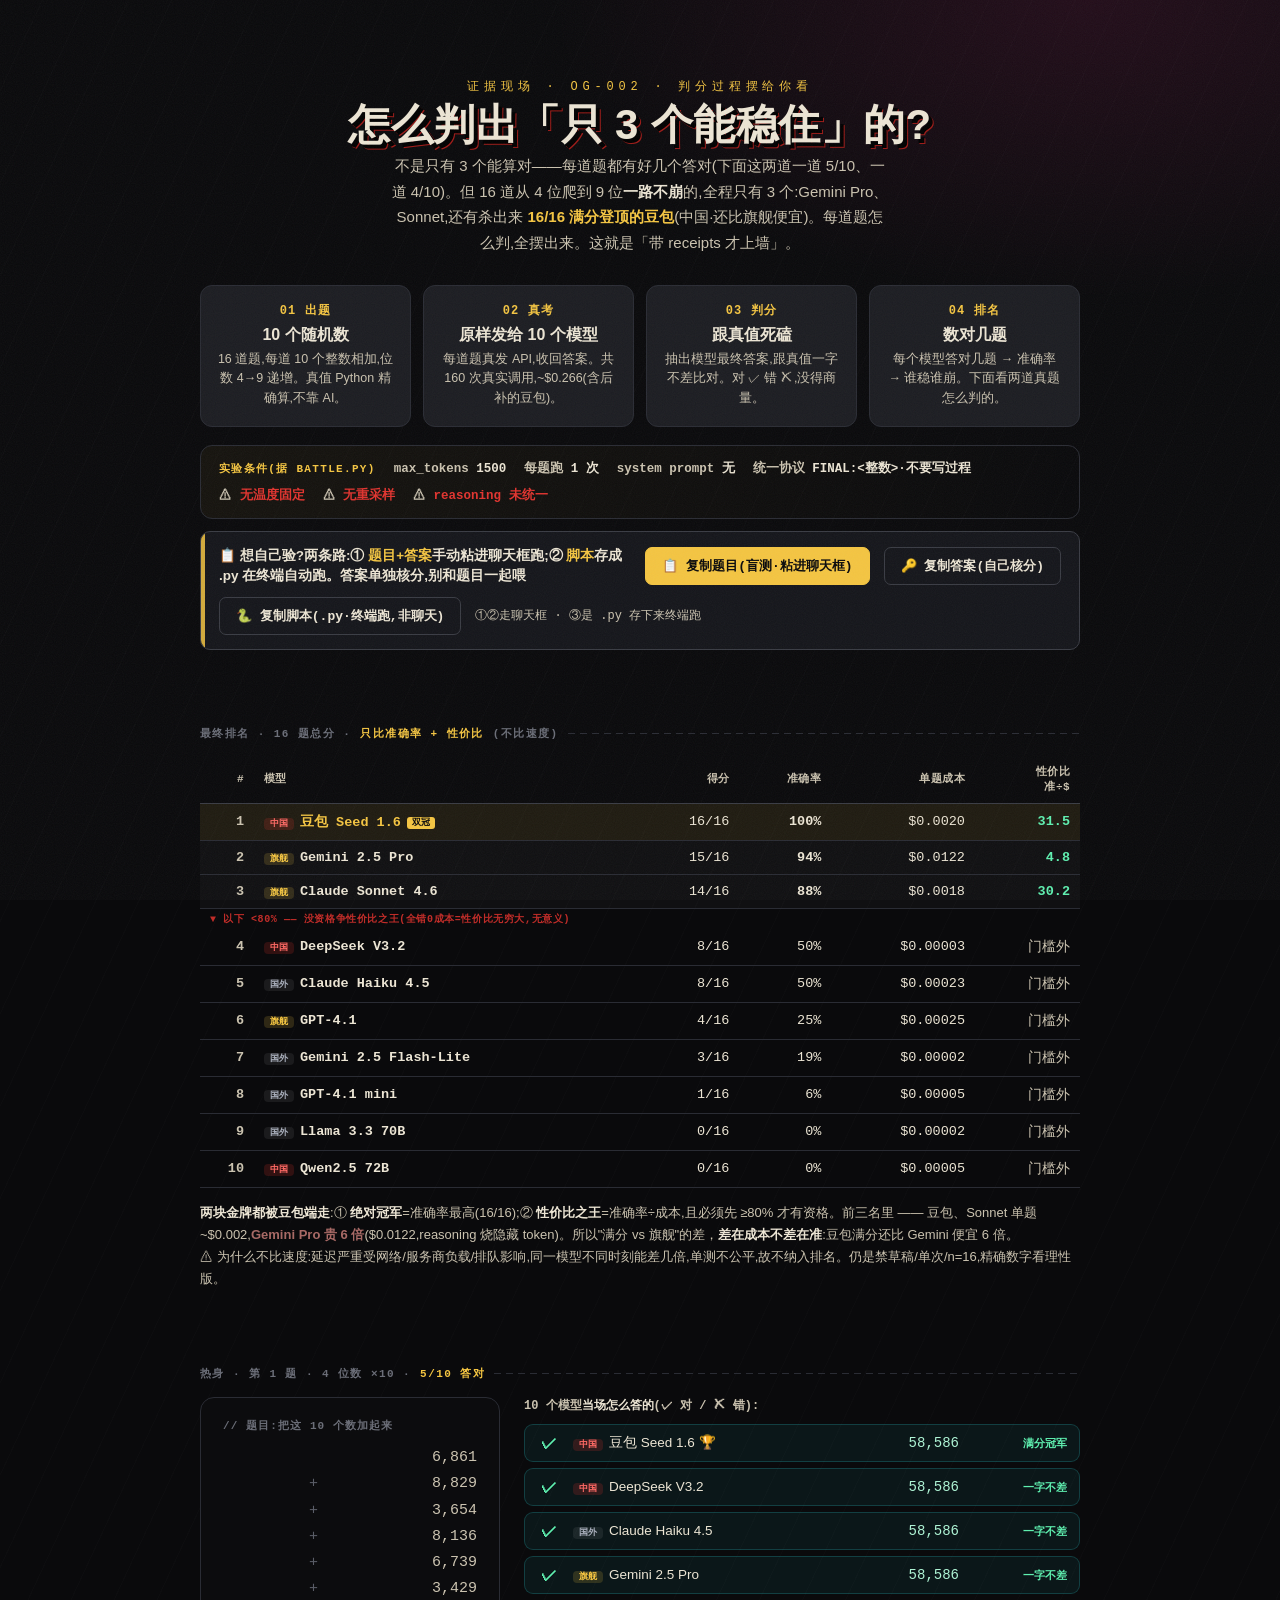
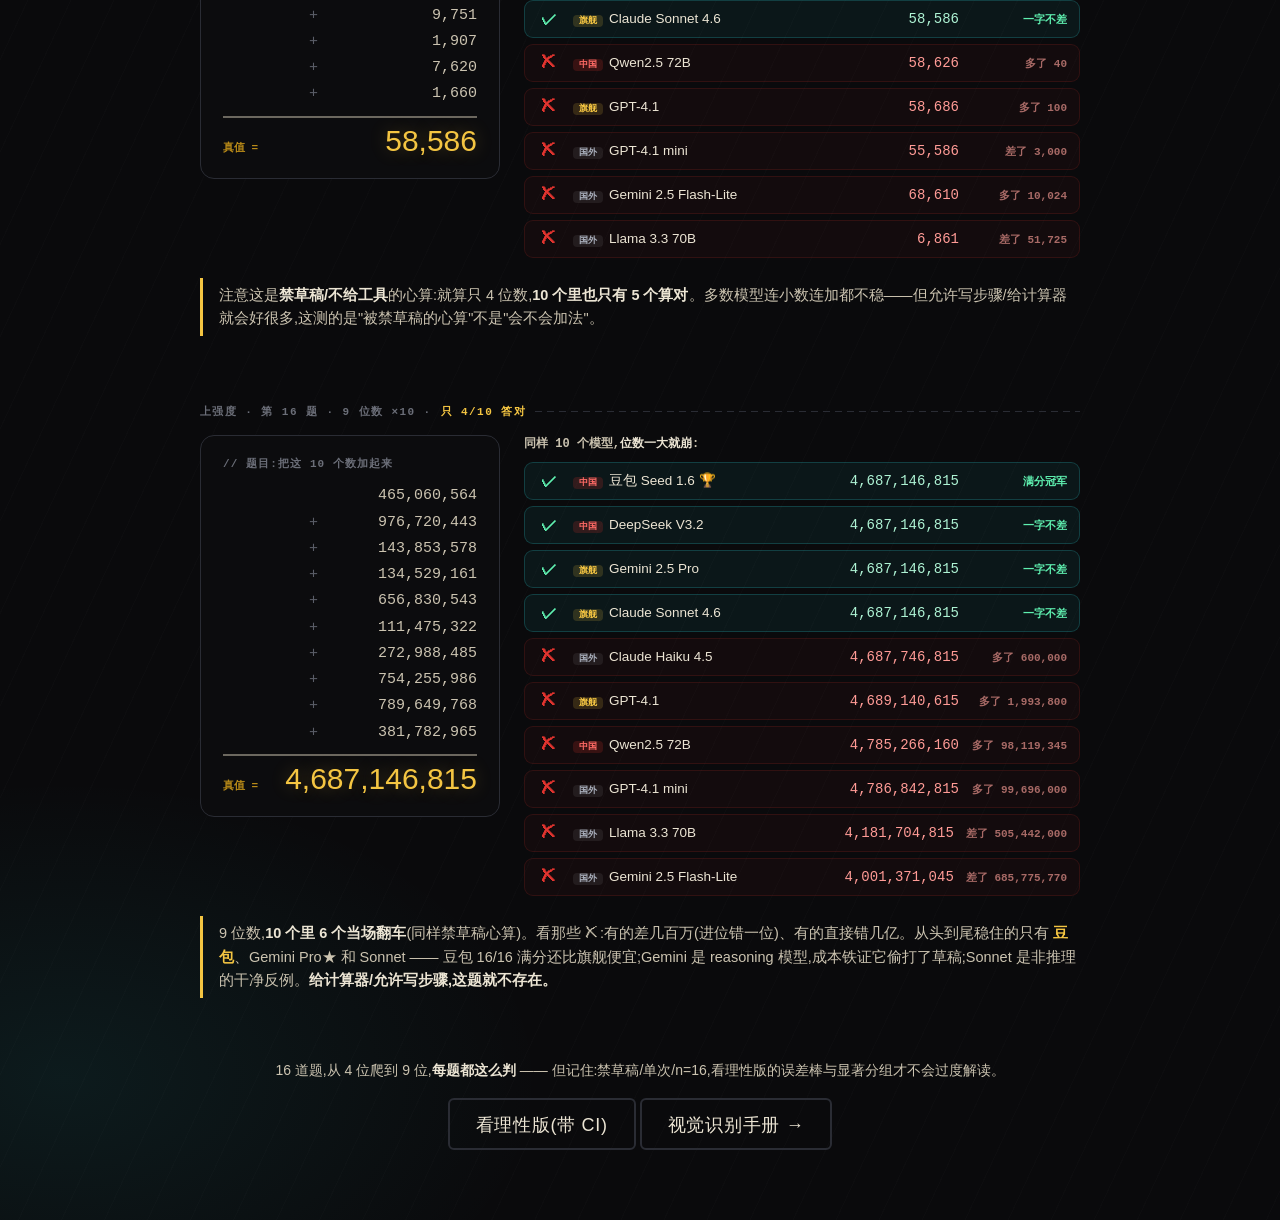
==== commit a4a7f5fc: "ui: 配方三按钮标签点明用途(①②聊天框/③终端.py),消除把脚本粘聊天的误用" ====
--- a/index.html
+++ b/index.html
@@ -145,11 +145,11 @@
 <div class="wrap2">
 
   <div class="rc-bar">
-    <span class="rc-bar-lab">📋 想自己验? <b>复制题目(盲测)</b>丢给你的模型,跑完再<b>复制答案</b>自己核分 —— 别把答案一起喂进去</span>
-    <button class="rc-btn is-primary" data-copy="rc-questions">📋 复制题目(盲测·无答案)</button>
-    <button class="rc-btn" data-copy="rc-answers">🔑 复制答案</button>
-    <button class="rc-btn" data-copy="rc-script">🐍 复制脚本(Python)</button>
-    <span class="rc-hint" id="rc-hint">题目无真值,核分用答案/脚本</span>
+    <span class="rc-bar-lab">📋 想自己验?两条路:① <b>题目+答案</b>手动粘进聊天框跑;② <b>脚本</b>存成 .py 在终端自动跑。答案单独核分,别和题目一起喂</span>
+    <button class="rc-btn is-primary" data-copy="rc-questions">📋 复制题目(盲测·粘进聊天框)</button>
+    <button class="rc-btn" data-copy="rc-answers">🔑 复制答案(自己核分)</button>
+    <button class="rc-btn" data-copy="rc-script">🐍 复制脚本(.py·终端跑,非聊天)</button>
+    <span class="rc-hint" id="rc-hint">①②走聊天框 · ③是 .py 存下来终端跑</span>
     <textarea id="rc-questions" class="rc-hidden" readonly># OG-002「10 个数连加」· 盲测题卷 v1.0
 # 来源 og2go.ai ·「带 receipts 才上墙」· 答案请用另一个按钮单独复制,别和题目一起喂给模型!
 
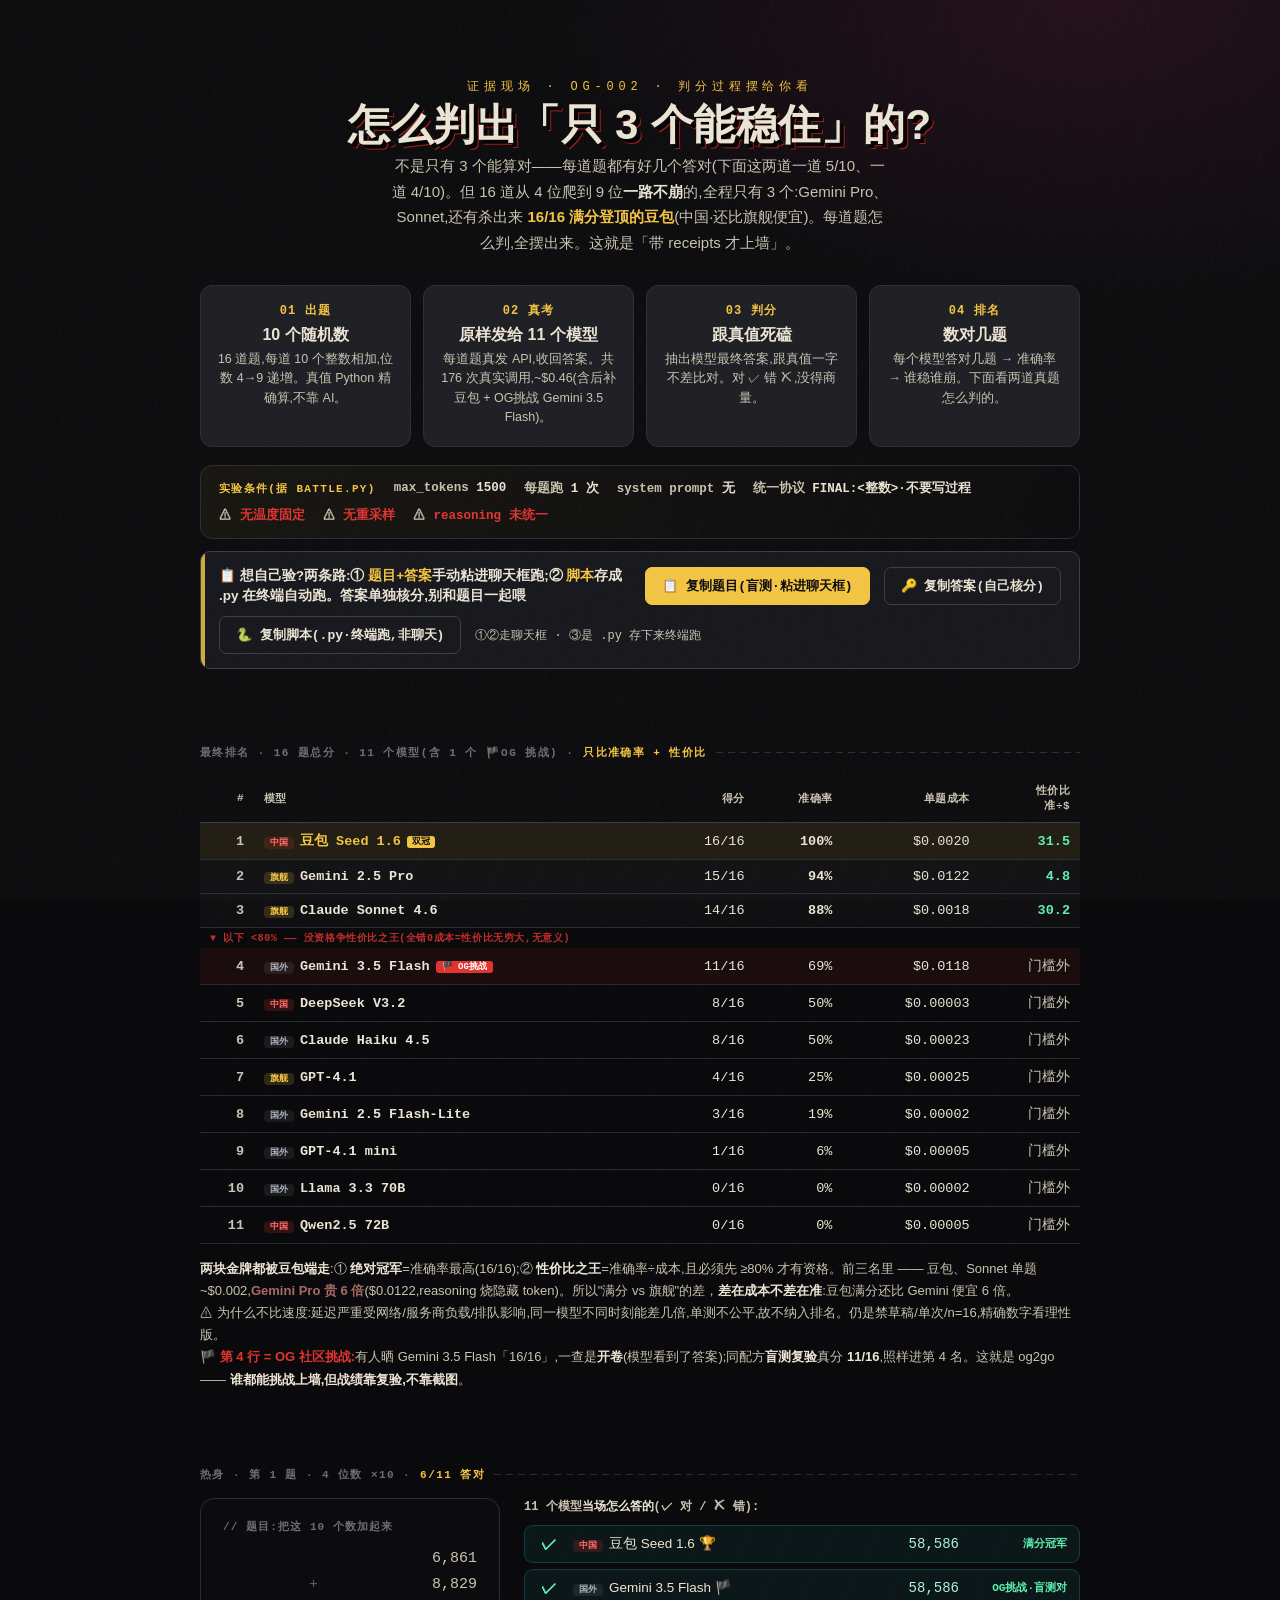
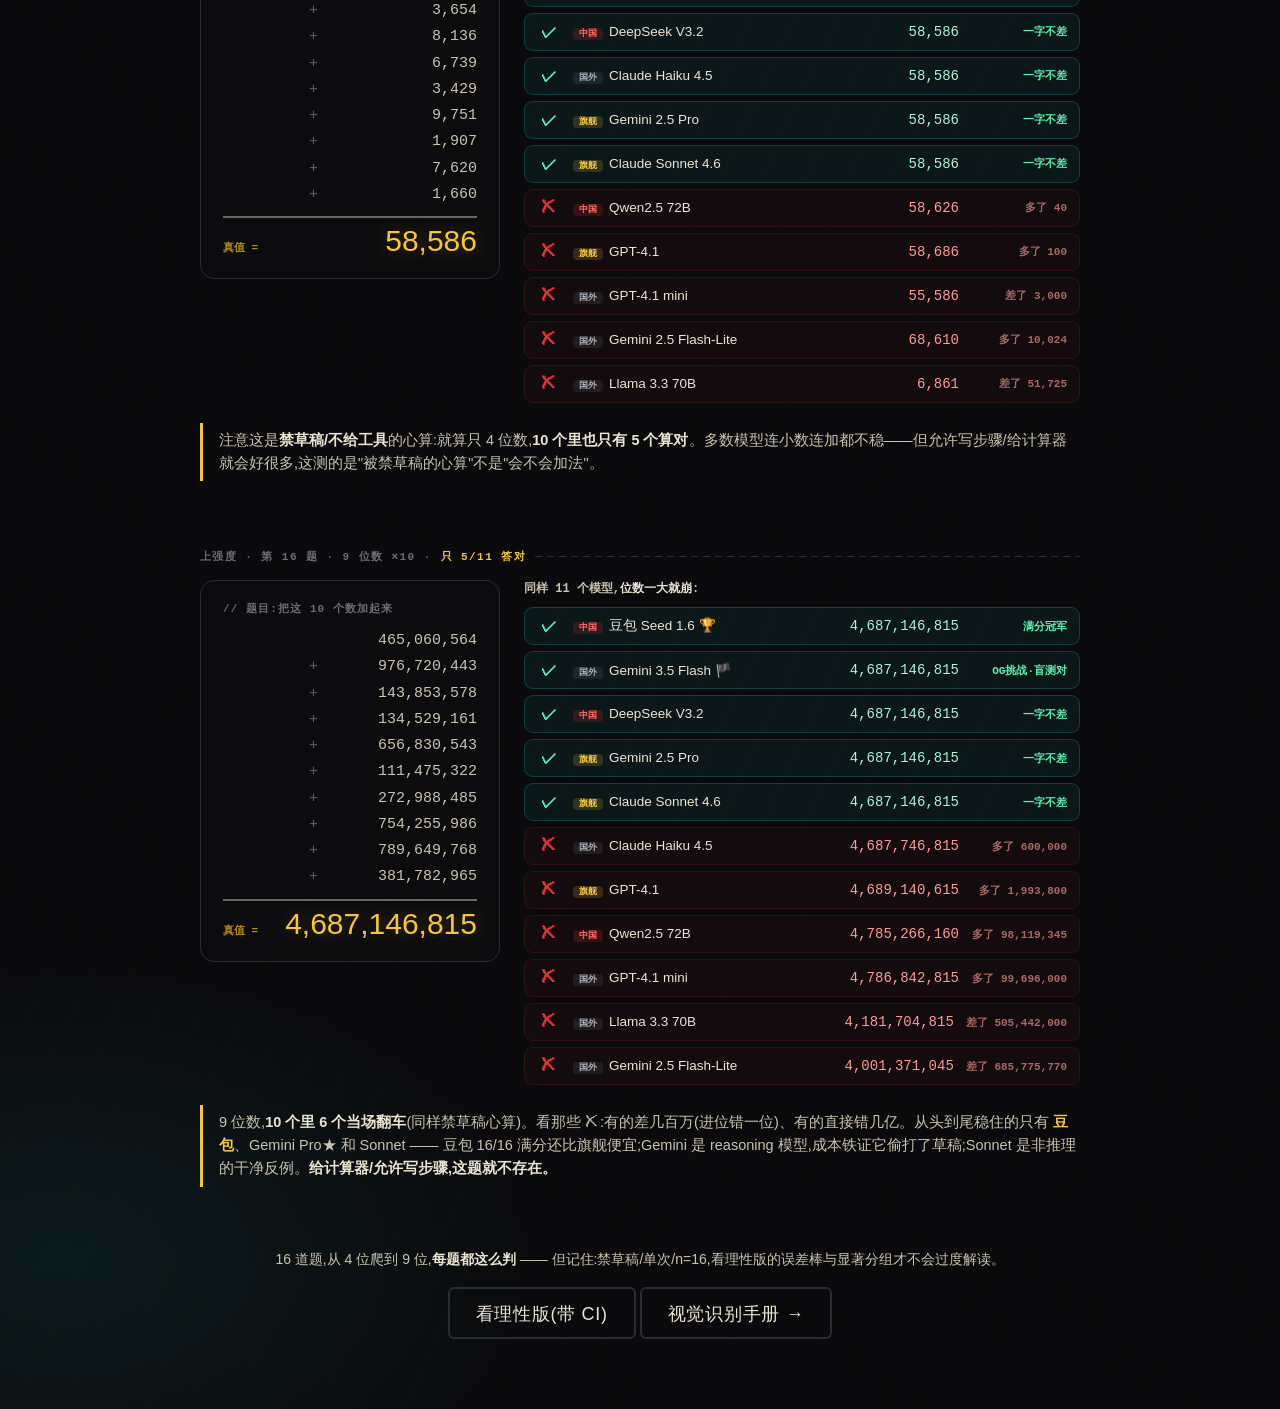
==== commit 27e0f6d2: "feat: OG挑战 Gemini 3.5 Flash 盲测复验 11/16 入榜@4(戳穿开卷16/16)" ====
--- a/index.html
+++ b/index.html
@@ -89,6 +89,8 @@
     padding:1px 5px;border-radius:3px;margin-left:6px;vertical-align:1px}
   .rt .divider td{padding:3px 10px;border:0;color:var(--og-blood);font:700 10px var(--og-font-mono);
     text-align:left;letter-spacing:.06em;opacity:.85}
+  .rt tr.og-challenge td{background:rgba(226,52,47,.08)}
+  .rt .og-flag{font:800 9px var(--og-font-mono);color:#fff;background:var(--og-blood);padding:1px 6px;border-radius:3px;margin-left:6px;vertical-align:1px}
   .rank .why{margin-top:14px;color:var(--og-bone-dim);font-size:13px;line-height:1.7}
   .rank .why b{color:var(--og-bone)} .rank .why .no{color:#a86a66}
 
@@ -126,7 +128,7 @@
   <p class="lead">不是只有 3 个能算对——每道题都有好几个答对(下面这两道一道 5/10、一道 4/10)。但 16 道从 4 位爬到 9 位<b style="color:var(--og-bone)">一路不崩</b>的,全程只有 3 个:Gemini Pro、Sonnet,还有杀出来 <b style="color:var(--og-gold)">16/16 满分登顶的豆包</b>(中国·还比旗舰便宜)。每道题怎么判,全摆出来。这就是「带 receipts 才上墙」。</p>
   <div class="steps">
     <div class="step"><div class="k">01 出题</div><div class="t">10 个随机数</div><div class="d">16 道题,每道 10 个整数相加,位数 4→9 递增。真值 Python 精确算,不靠 AI。</div></div>
-    <div class="step"><div class="k">02 真考</div><div class="t">原样发给 10 个模型</div><div class="d">每道题真发 API,收回答案。共 160 次真实调用,~$0.266(含后补的豆包)。</div></div>
+    <div class="step"><div class="k">02 真考</div><div class="t">原样发给 11 个模型</div><div class="d">每道题真发 API,收回答案。共 176 次真实调用,~$0.46(含后补豆包 + OG挑战 Gemini 3.5 Flash)。</div></div>
     <div class="step"><div class="k">03 判分</div><div class="t">跟真值死磕</div><div class="d">抽出模型最终答案,跟真值一字不差比对。对 ✓ 错 ✗,没得商量。</div></div>
     <div class="step"><div class="k">04 排名</div><div class="t">数对几题</div><div class="d">每个模型答对几题 → 准确率 → 谁稳谁崩。下面看两道真题怎么判的。</div></div>
   </div>
@@ -333,7 +335,7 @@
   </div>
 
   <section class="rank">
-    <div class="lab">最终排名 · 16 题总分 · <b>只比准确率 + 性价比</b>(不比速度)</div>
+    <div class="lab">最终排名 · 16 题总分 · 11 个模型(含 1 个 🏴OG 挑战) · <b>只比准确率 + 性价比</b></div>
     <table class="rt">
       <thead><tr>
         <th class="rk">#</th><th class="l">模型</th><th>得分</th><th>准确率</th>
@@ -344,37 +346,38 @@
         <tr class="elite"><td class="rk">2</td><td class="l"><span class="tier t-flag">旗舰</span><span class="mdl">Gemini 2.5 Pro</span></td><td>15/16</td><td class="acc">94%</td><td>$0.0122</td><td class="val">4.8</td></tr>
         <tr class="elite"><td class="rk">3</td><td class="l"><span class="tier t-flag">旗舰</span><span class="mdl">Claude Sonnet 4.6</span></td><td>14/16</td><td class="acc">88%</td><td>$0.0018</td><td class="val">30.2</td></tr>
         <tr class="divider"><td colspan="6">▼ 以下 &lt;80% —— 没资格争性价比之王(全错0成本=性价比无穷大,无意义)</td></tr>
-        <tr><td class="rk">4</td><td class="l"><span class="tier t-cn">中国</span><span class="mdl">DeepSeek V3.2</span></td><td>8/16</td><td>50%</td><td>$0.00003</td><td class="val gate">门槛外</td></tr>
-        <tr><td class="rk">5</td><td class="l"><span class="tier t-intl">国外</span><span class="mdl">Claude Haiku 4.5</span></td><td>8/16</td><td>50%</td><td>$0.00023</td><td class="val gate">门槛外</td></tr>
-        <tr><td class="rk">6</td><td class="l"><span class="tier t-flag">旗舰</span><span class="mdl">GPT-4.1</span></td><td>4/16</td><td>25%</td><td>$0.00025</td><td class="val gate">门槛外</td></tr>
-        <tr><td class="rk">7</td><td class="l"><span class="tier t-intl">国外</span><span class="mdl">Gemini 2.5 Flash-Lite</span></td><td>3/16</td><td>19%</td><td>$0.00002</td><td class="val gate">门槛外</td></tr>
-        <tr><td class="rk">8</td><td class="l"><span class="tier t-intl">国外</span><span class="mdl">GPT-4.1 mini</span></td><td>1/16</td><td>6%</td><td>$0.00005</td><td class="val gate">门槛外</td></tr>
-        <tr><td class="rk">9</td><td class="l"><span class="tier t-intl">国外</span><span class="mdl">Llama 3.3 70B</span></td><td>0/16</td><td>0%</td><td>$0.00002</td><td class="val gate">门槛外</td></tr>
-        <tr><td class="rk">10</td><td class="l"><span class="tier t-cn">中国</span><span class="mdl">Qwen2.5 72B</span></td><td>0/16</td><td>0%</td><td>$0.00005</td><td class="val gate">门槛外</td></tr>
+        <tr class="og-challenge"><td class="rk">4</td><td class="l"><span class="tier t-intl">国外</span><span class="mdl">Gemini 3.5 Flash</span><span class="og-flag">🏴 OG挑战</span></td><td>11/16</td><td>69%</td><td>$0.0118</td><td class="val gate">门槛外</td></tr>
+        <tr><td class="rk">5</td><td class="l"><span class="tier t-cn">中国</span><span class="mdl">DeepSeek V3.2</span></td><td>8/16</td><td>50%</td><td>$0.00003</td><td class="val gate">门槛外</td></tr>
+        <tr><td class="rk">6</td><td class="l"><span class="tier t-intl">国外</span><span class="mdl">Claude Haiku 4.5</span></td><td>8/16</td><td>50%</td><td>$0.00023</td><td class="val gate">门槛外</td></tr>
+        <tr><td class="rk">7</td><td class="l"><span class="tier t-flag">旗舰</span><span class="mdl">GPT-4.1</span></td><td>4/16</td><td>25%</td><td>$0.00025</td><td class="val gate">门槛外</td></tr>
+        <tr><td class="rk">8</td><td class="l"><span class="tier t-intl">国外</span><span class="mdl">Gemini 2.5 Flash-Lite</span></td><td>3/16</td><td>19%</td><td>$0.00002</td><td class="val gate">门槛外</td></tr>
+        <tr><td class="rk">9</td><td class="l"><span class="tier t-intl">国外</span><span class="mdl">GPT-4.1 mini</span></td><td>1/16</td><td>6%</td><td>$0.00005</td><td class="val gate">门槛外</td></tr>
+        <tr><td class="rk">10</td><td class="l"><span class="tier t-intl">国外</span><span class="mdl">Llama 3.3 70B</span></td><td>0/16</td><td>0%</td><td>$0.00002</td><td class="val gate">门槛外</td></tr>
+        <tr><td class="rk">11</td><td class="l"><span class="tier t-cn">中国</span><span class="mdl">Qwen2.5 72B</span></td><td>0/16</td><td>0%</td><td>$0.00005</td><td class="val gate">门槛外</td></tr>
       </tbody>
     </table>
     <div class="why">
       <b>两块金牌都被豆包端走</b>:① <b>绝对冠军</b>=准确率最高(16/16);② <b>性价比之王</b>=准确率÷成本,且必须先 ≥80% 才有资格。前三名里 —— 豆包、Sonnet 单题 ~$0.002,<b class="no">Gemini Pro 贵 6 倍</b>($0.0122,reasoning 烧隐藏 token)。所以"满分 vs 旗舰"的差，<b>差在成本不差在准</b>:豆包满分还比 Gemini 便宜 6 倍。<br>
-      <span style="color:var(--og-bone-dim)">⚠ 为什么不比速度:延迟严重受网络/服务商负载/排队影响,同一模型不同时刻能差几倍,单测不公平,故不纳入排名。仍是禁草稿/单次/n=16,精确数字看理性版。</span>
+      <span style="color:var(--og-bone-dim)">⚠ 为什么不比速度:延迟严重受网络/服务商负载/排队影响,同一模型不同时刻能差几倍,单测不公平,故不纳入排名。仍是禁草稿/单次/n=16,精确数字看理性版。</span><br><b style="color:var(--og-blood)">🏴 第 4 行 = OG 社区挑战:</b>有人晒 Gemini 3.5 Flash「16/16」,一查是<b>开卷</b>(模型看到了答案);同配方<b>盲测复验</b>真分 <b>11/16</b>,照样进第 4 名。这就是 og2go —— <b>谁都能挑战上墙,但战绩靠复验,不靠截图</b>。
     </div>
   </section>
 
   <section>
-    <div class="lab">热身 · 第 1 题 · 4 位数 ×10 · <b>5/10 答对</b></div>
+    <div class="lab">热身 · 第 1 题 · 4 位数 ×10 · <b>6/11 答对</b></div>
     <div class="scene">
       <div class="sum"><div class="cap">// 题目:把这 10 个数加起来</div><div class="row"><span class="op">&nbsp;</span><span class="n">6,861</span></div><div class="row"><span class="op">+</span><span class="n">8,829</span></div><div class="row"><span class="op">+</span><span class="n">3,654</span></div><div class="row"><span class="op">+</span><span class="n">8,136</span></div><div class="row"><span class="op">+</span><span class="n">6,739</span></div><div class="row"><span class="op">+</span><span class="n">3,429</span></div><div class="row"><span class="op">+</span><span class="n">9,751</span></div><div class="row"><span class="op">+</span><span class="n">1,907</span></div><div class="row"><span class="op">+</span><span class="n">7,620</span></div><div class="row"><span class="op">+</span><span class="n">1,660</span></div>
         <div class="rule"></div><div class="truth"><span class="lbl">真值 =</span><span class="v">58,586</span></div></div>
-      <div class="ans"><div class="hd">10 个模型<b>当场怎么答的</b>(✓ 对 / ✗ 错):</div><div class="ar ok"><span class="mk">✓</span><span class="who"><span class="tier t-cn">中国</span>豆包 Seed 1.6 🏆</span><span class="av">58,586</span><span class="note ok">满分冠军</span></div><div class="ar ok"><span class="mk">✓</span><span class="who"><span class="tier t-cn">中国</span>DeepSeek V3.2</span><span class="av">58,586</span><span class="note ok">一字不差</span></div><div class="ar ok"><span class="mk">✓</span><span class="who"><span class="tier t-intl">国外</span>Claude Haiku 4.5</span><span class="av">58,586</span><span class="note ok">一字不差</span></div><div class="ar ok"><span class="mk">✓</span><span class="who"><span class="tier t-flag">旗舰</span>Gemini 2.5 Pro</span><span class="av">58,586</span><span class="note ok">一字不差</span></div><div class="ar ok"><span class="mk">✓</span><span class="who"><span class="tier t-flag">旗舰</span>Claude Sonnet 4.6</span><span class="av">58,586</span><span class="note ok">一字不差</span></div><div class="ar no"><span class="mk">✗</span><span class="who"><span class="tier t-cn">中国</span>Qwen2.5 72B</span><span class="av">58,626</span><span class="note no">多了 40</span></div><div class="ar no"><span class="mk">✗</span><span class="who"><span class="tier t-flag">旗舰</span>GPT-4.1</span><span class="av">58,686</span><span class="note no">多了 100</span></div><div class="ar no"><span class="mk">✗</span><span class="who"><span class="tier t-intl">国外</span>GPT-4.1 mini</span><span class="av">55,586</span><span class="note no">差了 3,000</span></div><div class="ar no"><span class="mk">✗</span><span class="who"><span class="tier t-intl">国外</span>Gemini 2.5 Flash-Lite</span><span class="av">68,610</span><span class="note no">多了 10,024</span></div><div class="ar no"><span class="mk">✗</span><span class="who"><span class="tier t-intl">国外</span>Llama 3.3 70B</span><span class="av">6,861</span><span class="note no">差了 51,725</span></div></div>
+      <div class="ans"><div class="hd">11 个模型<b>当场怎么答的</b>(✓ 对 / ✗ 错):</div><div class="ar ok"><span class="mk">✓</span><span class="who"><span class="tier t-cn">中国</span>豆包 Seed 1.6 🏆</span><span class="av">58,586</span><span class="note ok">满分冠军</span></div><div class="ar ok"><span class="mk">✓</span><span class="who"><span class="tier t-intl">国外</span>Gemini 3.5 Flash 🏴</span><span class="av">58,586</span><span class="note ok">OG挑战·盲测对</span></div><div class="ar ok"><span class="mk">✓</span><span class="who"><span class="tier t-cn">中国</span>DeepSeek V3.2</span><span class="av">58,586</span><span class="note ok">一字不差</span></div><div class="ar ok"><span class="mk">✓</span><span class="who"><span class="tier t-intl">国外</span>Claude Haiku 4.5</span><span class="av">58,586</span><span class="note ok">一字不差</span></div><div class="ar ok"><span class="mk">✓</span><span class="who"><span class="tier t-flag">旗舰</span>Gemini 2.5 Pro</span><span class="av">58,586</span><span class="note ok">一字不差</span></div><div class="ar ok"><span class="mk">✓</span><span class="who"><span class="tier t-flag">旗舰</span>Claude Sonnet 4.6</span><span class="av">58,586</span><span class="note ok">一字不差</span></div><div class="ar no"><span class="mk">✗</span><span class="who"><span class="tier t-cn">中国</span>Qwen2.5 72B</span><span class="av">58,626</span><span class="note no">多了 40</span></div><div class="ar no"><span class="mk">✗</span><span class="who"><span class="tier t-flag">旗舰</span>GPT-4.1</span><span class="av">58,686</span><span class="note no">多了 100</span></div><div class="ar no"><span class="mk">✗</span><span class="who"><span class="tier t-intl">国外</span>GPT-4.1 mini</span><span class="av">55,586</span><span class="note no">差了 3,000</span></div><div class="ar no"><span class="mk">✗</span><span class="who"><span class="tier t-intl">国外</span>Gemini 2.5 Flash-Lite</span><span class="av">68,610</span><span class="note no">多了 10,024</span></div><div class="ar no"><span class="mk">✗</span><span class="who"><span class="tier t-intl">国外</span>Llama 3.3 70B</span><span class="av">6,861</span><span class="note no">差了 51,725</span></div></div>
     </div>
     <div class="takeaway">注意这是<b>禁草稿/不给工具</b>的心算:就算只 4 位数,<b>10 个里也只有 5 个算对</b>。多数模型连小数连加都不稳——但允许写步骤/给计算器就会好很多,这测的是"被禁草稿的心算"不是"会不会加法"。</div>
   </section>
 
   <section>
-    <div class="lab">上强度 · 第 16 题 · 9 位数 ×10 · <b>只 4/10 答对</b></div>
+    <div class="lab">上强度 · 第 16 题 · 9 位数 ×10 · <b>只 5/11 答对</b></div>
     <div class="scene">
       <div class="sum"><div class="cap">// 题目:把这 10 个数加起来</div><div class="row"><span class="op">&nbsp;</span><span class="n">465,060,564</span></div><div class="row"><span class="op">+</span><span class="n">976,720,443</span></div><div class="row"><span class="op">+</span><span class="n">143,853,578</span></div><div class="row"><span class="op">+</span><span class="n">134,529,161</span></div><div class="row"><span class="op">+</span><span class="n">656,830,543</span></div><div class="row"><span class="op">+</span><span class="n">111,475,322</span></div><div class="row"><span class="op">+</span><span class="n">272,988,485</span></div><div class="row"><span class="op">+</span><span class="n">754,255,986</span></div><div class="row"><span class="op">+</span><span class="n">789,649,768</span></div><div class="row"><span class="op">+</span><span class="n">381,782,965</span></div>
         <div class="rule"></div><div class="truth"><span class="lbl">真值 =</span><span class="v">4,687,146,815</span></div></div>
-      <div class="ans"><div class="hd">同样 10 个模型,<b>位数一大就崩</b>:</div><div class="ar ok"><span class="mk">✓</span><span class="who"><span class="tier t-cn">中国</span>豆包 Seed 1.6 🏆</span><span class="av">4,687,146,815</span><span class="note ok">满分冠军</span></div><div class="ar ok"><span class="mk">✓</span><span class="who"><span class="tier t-cn">中国</span>DeepSeek V3.2</span><span class="av">4,687,146,815</span><span class="note ok">一字不差</span></div><div class="ar ok"><span class="mk">✓</span><span class="who"><span class="tier t-flag">旗舰</span>Gemini 2.5 Pro</span><span class="av">4,687,146,815</span><span class="note ok">一字不差</span></div><div class="ar ok"><span class="mk">✓</span><span class="who"><span class="tier t-flag">旗舰</span>Claude Sonnet 4.6</span><span class="av">4,687,146,815</span><span class="note ok">一字不差</span></div><div class="ar no"><span class="mk">✗</span><span class="who"><span class="tier t-intl">国外</span>Claude Haiku 4.5</span><span class="av">4,687,746,815</span><span class="note no">多了 600,000</span></div><div class="ar no"><span class="mk">✗</span><span class="who"><span class="tier t-flag">旗舰</span>GPT-4.1</span><span class="av">4,689,140,615</span><span class="note no">多了 1,993,800</span></div><div class="ar no"><span class="mk">✗</span><span class="who"><span class="tier t-cn">中国</span>Qwen2.5 72B</span><span class="av">4,785,266,160</span><span class="note no">多了 98,119,345</span></div><div class="ar no"><span class="mk">✗</span><span class="who"><span class="tier t-intl">国外</span>GPT-4.1 mini</span><span class="av">4,786,842,815</span><span class="note no">多了 99,696,000</span></div><div class="ar no"><span class="mk">✗</span><span class="who"><span class="tier t-intl">国外</span>Llama 3.3 70B</span><span class="av">4,181,704,815</span><span class="note no">差了 505,442,000</span></div><div class="ar no"><span class="mk">✗</span><span class="who"><span class="tier t-intl">国外</span>Gemini 2.5 Flash-Lite</span><span class="av">4,001,371,045</span><span class="note no">差了 685,775,770</span></div></div>
+      <div class="ans"><div class="hd">同样 11 个模型,<b>位数一大就崩</b>:</div><div class="ar ok"><span class="mk">✓</span><span class="who"><span class="tier t-cn">中国</span>豆包 Seed 1.6 🏆</span><span class="av">4,687,146,815</span><span class="note ok">满分冠军</span></div><div class="ar ok"><span class="mk">✓</span><span class="who"><span class="tier t-intl">国外</span>Gemini 3.5 Flash 🏴</span><span class="av">4,687,146,815</span><span class="note ok">OG挑战·盲测对</span></div><div class="ar ok"><span class="mk">✓</span><span class="who"><span class="tier t-cn">中国</span>DeepSeek V3.2</span><span class="av">4,687,146,815</span><span class="note ok">一字不差</span></div><div class="ar ok"><span class="mk">✓</span><span class="who"><span class="tier t-flag">旗舰</span>Gemini 2.5 Pro</span><span class="av">4,687,146,815</span><span class="note ok">一字不差</span></div><div class="ar ok"><span class="mk">✓</span><span class="who"><span class="tier t-flag">旗舰</span>Claude Sonnet 4.6</span><span class="av">4,687,146,815</span><span class="note ok">一字不差</span></div><div class="ar no"><span class="mk">✗</span><span class="who"><span class="tier t-intl">国外</span>Claude Haiku 4.5</span><span class="av">4,687,746,815</span><span class="note no">多了 600,000</span></div><div class="ar no"><span class="mk">✗</span><span class="who"><span class="tier t-flag">旗舰</span>GPT-4.1</span><span class="av">4,689,140,615</span><span class="note no">多了 1,993,800</span></div><div class="ar no"><span class="mk">✗</span><span class="who"><span class="tier t-cn">中国</span>Qwen2.5 72B</span><span class="av">4,785,266,160</span><span class="note no">多了 98,119,345</span></div><div class="ar no"><span class="mk">✗</span><span class="who"><span class="tier t-intl">国外</span>GPT-4.1 mini</span><span class="av">4,786,842,815</span><span class="note no">多了 99,696,000</span></div><div class="ar no"><span class="mk">✗</span><span class="who"><span class="tier t-intl">国外</span>Llama 3.3 70B</span><span class="av">4,181,704,815</span><span class="note no">差了 505,442,000</span></div><div class="ar no"><span class="mk">✗</span><span class="who"><span class="tier t-intl">国外</span>Gemini 2.5 Flash-Lite</span><span class="av">4,001,371,045</span><span class="note no">差了 685,775,770</span></div></div>
     </div>
     <div class="takeaway">9 位数,<b>10 个里 6 个当场翻车</b>(同样禁草稿心算)。看那些 ✗:有的差几百万(进位错一位)、有的直接错几亿。从头到尾稳住的只有 <b style="color:var(--og-gold)">豆包</b>、Gemini Pro★ 和 Sonnet —— 豆包 16/16 满分还比旗舰便宜;Gemini 是 reasoning 模型,成本铁证它偷打了草稿;Sonnet 是非推理的干净反例。<b>给计算器/允许写步骤,这题就不存在。</b></div>
   </section>
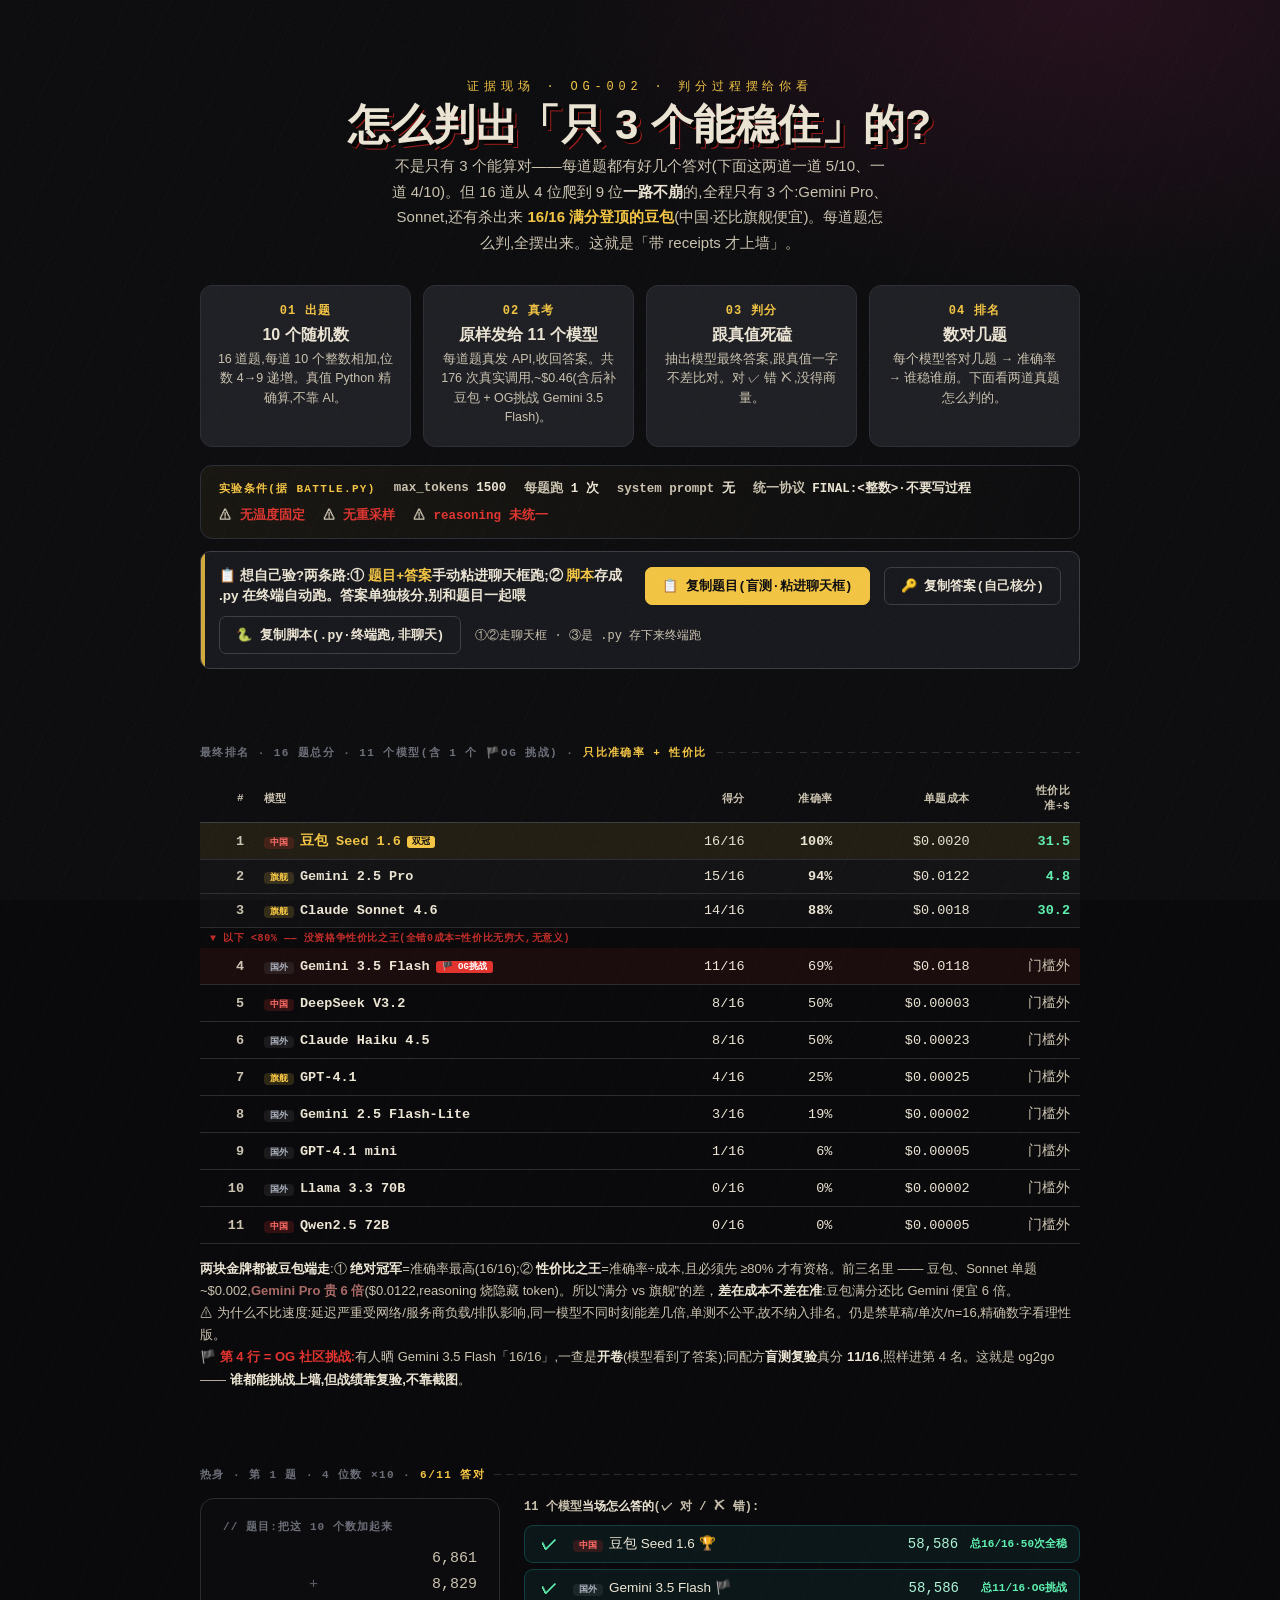
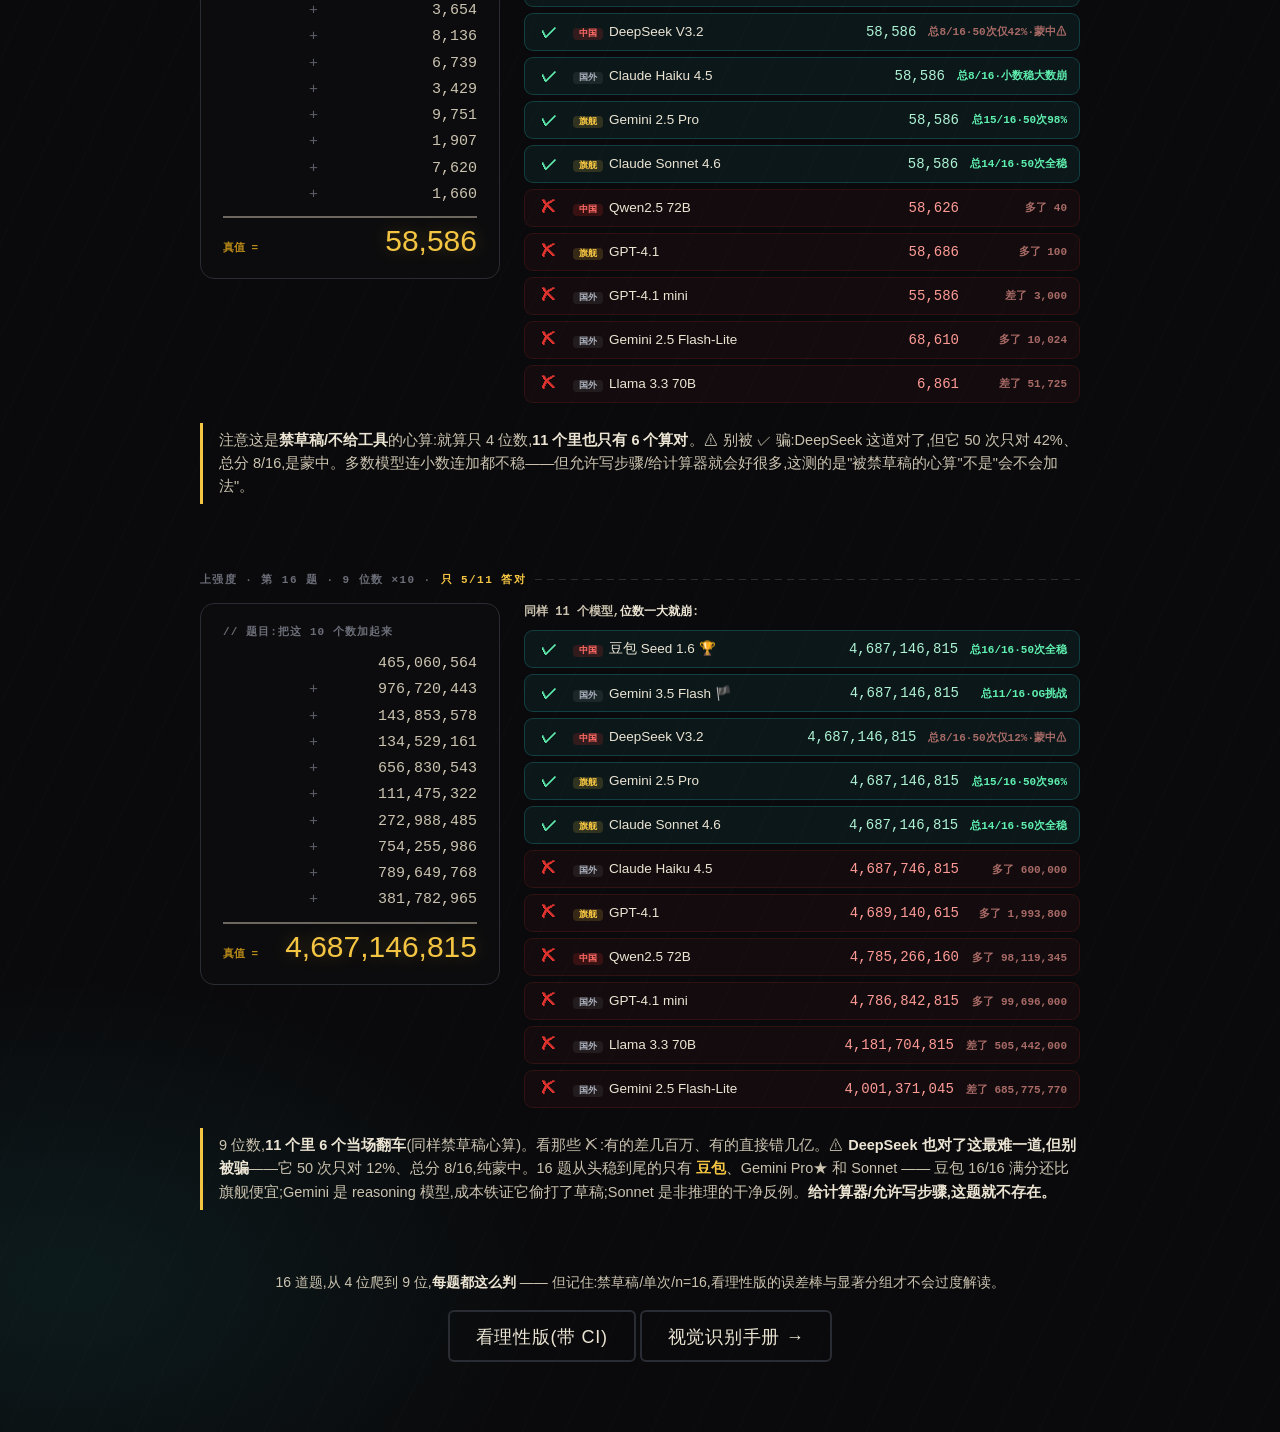
==== commit 422f1dc0: "fix: 例题备注去'一字不差'误导→总分+50次重采样率,DeepSeek蒙中(12%/42%)标⚠" ====
--- a/index.html
+++ b/index.html
@@ -367,9 +367,9 @@
     <div class="scene">
       <div class="sum"><div class="cap">// 题目:把这 10 个数加起来</div><div class="row"><span class="op">&nbsp;</span><span class="n">6,861</span></div><div class="row"><span class="op">+</span><span class="n">8,829</span></div><div class="row"><span class="op">+</span><span class="n">3,654</span></div><div class="row"><span class="op">+</span><span class="n">8,136</span></div><div class="row"><span class="op">+</span><span class="n">6,739</span></div><div class="row"><span class="op">+</span><span class="n">3,429</span></div><div class="row"><span class="op">+</span><span class="n">9,751</span></div><div class="row"><span class="op">+</span><span class="n">1,907</span></div><div class="row"><span class="op">+</span><span class="n">7,620</span></div><div class="row"><span class="op">+</span><span class="n">1,660</span></div>
         <div class="rule"></div><div class="truth"><span class="lbl">真值 =</span><span class="v">58,586</span></div></div>
-      <div class="ans"><div class="hd">11 个模型<b>当场怎么答的</b>(✓ 对 / ✗ 错):</div><div class="ar ok"><span class="mk">✓</span><span class="who"><span class="tier t-cn">中国</span>豆包 Seed 1.6 🏆</span><span class="av">58,586</span><span class="note ok">满分冠军</span></div><div class="ar ok"><span class="mk">✓</span><span class="who"><span class="tier t-intl">国外</span>Gemini 3.5 Flash 🏴</span><span class="av">58,586</span><span class="note ok">OG挑战·盲测对</span></div><div class="ar ok"><span class="mk">✓</span><span class="who"><span class="tier t-cn">中国</span>DeepSeek V3.2</span><span class="av">58,586</span><span class="note ok">一字不差</span></div><div class="ar ok"><span class="mk">✓</span><span class="who"><span class="tier t-intl">国外</span>Claude Haiku 4.5</span><span class="av">58,586</span><span class="note ok">一字不差</span></div><div class="ar ok"><span class="mk">✓</span><span class="who"><span class="tier t-flag">旗舰</span>Gemini 2.5 Pro</span><span class="av">58,586</span><span class="note ok">一字不差</span></div><div class="ar ok"><span class="mk">✓</span><span class="who"><span class="tier t-flag">旗舰</span>Claude Sonnet 4.6</span><span class="av">58,586</span><span class="note ok">一字不差</span></div><div class="ar no"><span class="mk">✗</span><span class="who"><span class="tier t-cn">中国</span>Qwen2.5 72B</span><span class="av">58,626</span><span class="note no">多了 40</span></div><div class="ar no"><span class="mk">✗</span><span class="who"><span class="tier t-flag">旗舰</span>GPT-4.1</span><span class="av">58,686</span><span class="note no">多了 100</span></div><div class="ar no"><span class="mk">✗</span><span class="who"><span class="tier t-intl">国外</span>GPT-4.1 mini</span><span class="av">55,586</span><span class="note no">差了 3,000</span></div><div class="ar no"><span class="mk">✗</span><span class="who"><span class="tier t-intl">国外</span>Gemini 2.5 Flash-Lite</span><span class="av">68,610</span><span class="note no">多了 10,024</span></div><div class="ar no"><span class="mk">✗</span><span class="who"><span class="tier t-intl">国外</span>Llama 3.3 70B</span><span class="av">6,861</span><span class="note no">差了 51,725</span></div></div>
+      <div class="ans"><div class="hd">11 个模型<b>当场怎么答的</b>(✓ 对 / ✗ 错):</div><div class="ar ok"><span class="mk">✓</span><span class="who"><span class="tier t-cn">中国</span>豆包 Seed 1.6 🏆</span><span class="av">58,586</span><span class="note ok">总16/16·50次全稳</span></div><div class="ar ok"><span class="mk">✓</span><span class="who"><span class="tier t-intl">国外</span>Gemini 3.5 Flash 🏴</span><span class="av">58,586</span><span class="note ok">总11/16·OG挑战</span></div><div class="ar ok"><span class="mk">✓</span><span class="who"><span class="tier t-cn">中国</span>DeepSeek V3.2</span><span class="av">58,586</span><span class="note no">总8/16·50次仅42%·蒙中⚠</span></div><div class="ar ok"><span class="mk">✓</span><span class="who"><span class="tier t-intl">国外</span>Claude Haiku 4.5</span><span class="av">58,586</span><span class="note ok">总8/16·小数稳大数崩</span></div><div class="ar ok"><span class="mk">✓</span><span class="who"><span class="tier t-flag">旗舰</span>Gemini 2.5 Pro</span><span class="av">58,586</span><span class="note ok">总15/16·50次98%</span></div><div class="ar ok"><span class="mk">✓</span><span class="who"><span class="tier t-flag">旗舰</span>Claude Sonnet 4.6</span><span class="av">58,586</span><span class="note ok">总14/16·50次全稳</span></div><div class="ar no"><span class="mk">✗</span><span class="who"><span class="tier t-cn">中国</span>Qwen2.5 72B</span><span class="av">58,626</span><span class="note no">多了 40</span></div><div class="ar no"><span class="mk">✗</span><span class="who"><span class="tier t-flag">旗舰</span>GPT-4.1</span><span class="av">58,686</span><span class="note no">多了 100</span></div><div class="ar no"><span class="mk">✗</span><span class="who"><span class="tier t-intl">国外</span>GPT-4.1 mini</span><span class="av">55,586</span><span class="note no">差了 3,000</span></div><div class="ar no"><span class="mk">✗</span><span class="who"><span class="tier t-intl">国外</span>Gemini 2.5 Flash-Lite</span><span class="av">68,610</span><span class="note no">多了 10,024</span></div><div class="ar no"><span class="mk">✗</span><span class="who"><span class="tier t-intl">国外</span>Llama 3.3 70B</span><span class="av">6,861</span><span class="note no">差了 51,725</span></div></div>
     </div>
-    <div class="takeaway">注意这是<b>禁草稿/不给工具</b>的心算:就算只 4 位数,<b>10 个里也只有 5 个算对</b>。多数模型连小数连加都不稳——但允许写步骤/给计算器就会好很多,这测的是"被禁草稿的心算"不是"会不会加法"。</div>
+    <div class="takeaway">注意这是<b>禁草稿/不给工具</b>的心算:就算只 4 位数,<b>11 个里也只有 6 个算对</b>。⚠ 别被 ✓ 骗:DeepSeek 这道对了,但它 50 次只对 42%、总分 8/16,是蒙中。多数模型连小数连加都不稳——但允许写步骤/给计算器就会好很多,这测的是"被禁草稿的心算"不是"会不会加法"。</div>
   </section>
 
   <section>
@@ -377,9 +377,9 @@
     <div class="scene">
       <div class="sum"><div class="cap">// 题目:把这 10 个数加起来</div><div class="row"><span class="op">&nbsp;</span><span class="n">465,060,564</span></div><div class="row"><span class="op">+</span><span class="n">976,720,443</span></div><div class="row"><span class="op">+</span><span class="n">143,853,578</span></div><div class="row"><span class="op">+</span><span class="n">134,529,161</span></div><div class="row"><span class="op">+</span><span class="n">656,830,543</span></div><div class="row"><span class="op">+</span><span class="n">111,475,322</span></div><div class="row"><span class="op">+</span><span class="n">272,988,485</span></div><div class="row"><span class="op">+</span><span class="n">754,255,986</span></div><div class="row"><span class="op">+</span><span class="n">789,649,768</span></div><div class="row"><span class="op">+</span><span class="n">381,782,965</span></div>
         <div class="rule"></div><div class="truth"><span class="lbl">真值 =</span><span class="v">4,687,146,815</span></div></div>
-      <div class="ans"><div class="hd">同样 11 个模型,<b>位数一大就崩</b>:</div><div class="ar ok"><span class="mk">✓</span><span class="who"><span class="tier t-cn">中国</span>豆包 Seed 1.6 🏆</span><span class="av">4,687,146,815</span><span class="note ok">满分冠军</span></div><div class="ar ok"><span class="mk">✓</span><span class="who"><span class="tier t-intl">国外</span>Gemini 3.5 Flash 🏴</span><span class="av">4,687,146,815</span><span class="note ok">OG挑战·盲测对</span></div><div class="ar ok"><span class="mk">✓</span><span class="who"><span class="tier t-cn">中国</span>DeepSeek V3.2</span><span class="av">4,687,146,815</span><span class="note ok">一字不差</span></div><div class="ar ok"><span class="mk">✓</span><span class="who"><span class="tier t-flag">旗舰</span>Gemini 2.5 Pro</span><span class="av">4,687,146,815</span><span class="note ok">一字不差</span></div><div class="ar ok"><span class="mk">✓</span><span class="who"><span class="tier t-flag">旗舰</span>Claude Sonnet 4.6</span><span class="av">4,687,146,815</span><span class="note ok">一字不差</span></div><div class="ar no"><span class="mk">✗</span><span class="who"><span class="tier t-intl">国外</span>Claude Haiku 4.5</span><span class="av">4,687,746,815</span><span class="note no">多了 600,000</span></div><div class="ar no"><span class="mk">✗</span><span class="who"><span class="tier t-flag">旗舰</span>GPT-4.1</span><span class="av">4,689,140,615</span><span class="note no">多了 1,993,800</span></div><div class="ar no"><span class="mk">✗</span><span class="who"><span class="tier t-cn">中国</span>Qwen2.5 72B</span><span class="av">4,785,266,160</span><span class="note no">多了 98,119,345</span></div><div class="ar no"><span class="mk">✗</span><span class="who"><span class="tier t-intl">国外</span>GPT-4.1 mini</span><span class="av">4,786,842,815</span><span class="note no">多了 99,696,000</span></div><div class="ar no"><span class="mk">✗</span><span class="who"><span class="tier t-intl">国外</span>Llama 3.3 70B</span><span class="av">4,181,704,815</span><span class="note no">差了 505,442,000</span></div><div class="ar no"><span class="mk">✗</span><span class="who"><span class="tier t-intl">国外</span>Gemini 2.5 Flash-Lite</span><span class="av">4,001,371,045</span><span class="note no">差了 685,775,770</span></div></div>
+      <div class="ans"><div class="hd">同样 11 个模型,<b>位数一大就崩</b>:</div><div class="ar ok"><span class="mk">✓</span><span class="who"><span class="tier t-cn">中国</span>豆包 Seed 1.6 🏆</span><span class="av">4,687,146,815</span><span class="note ok">总16/16·50次全稳</span></div><div class="ar ok"><span class="mk">✓</span><span class="who"><span class="tier t-intl">国外</span>Gemini 3.5 Flash 🏴</span><span class="av">4,687,146,815</span><span class="note ok">总11/16·OG挑战</span></div><div class="ar ok"><span class="mk">✓</span><span class="who"><span class="tier t-cn">中国</span>DeepSeek V3.2</span><span class="av">4,687,146,815</span><span class="note no">总8/16·50次仅12%·蒙中⚠</span></div><div class="ar ok"><span class="mk">✓</span><span class="who"><span class="tier t-flag">旗舰</span>Gemini 2.5 Pro</span><span class="av">4,687,146,815</span><span class="note ok">总15/16·50次96%</span></div><div class="ar ok"><span class="mk">✓</span><span class="who"><span class="tier t-flag">旗舰</span>Claude Sonnet 4.6</span><span class="av">4,687,146,815</span><span class="note ok">总14/16·50次全稳</span></div><div class="ar no"><span class="mk">✗</span><span class="who"><span class="tier t-intl">国外</span>Claude Haiku 4.5</span><span class="av">4,687,746,815</span><span class="note no">多了 600,000</span></div><div class="ar no"><span class="mk">✗</span><span class="who"><span class="tier t-flag">旗舰</span>GPT-4.1</span><span class="av">4,689,140,615</span><span class="note no">多了 1,993,800</span></div><div class="ar no"><span class="mk">✗</span><span class="who"><span class="tier t-cn">中国</span>Qwen2.5 72B</span><span class="av">4,785,266,160</span><span class="note no">多了 98,119,345</span></div><div class="ar no"><span class="mk">✗</span><span class="who"><span class="tier t-intl">国外</span>GPT-4.1 mini</span><span class="av">4,786,842,815</span><span class="note no">多了 99,696,000</span></div><div class="ar no"><span class="mk">✗</span><span class="who"><span class="tier t-intl">国外</span>Llama 3.3 70B</span><span class="av">4,181,704,815</span><span class="note no">差了 505,442,000</span></div><div class="ar no"><span class="mk">✗</span><span class="who"><span class="tier t-intl">国外</span>Gemini 2.5 Flash-Lite</span><span class="av">4,001,371,045</span><span class="note no">差了 685,775,770</span></div></div>
     </div>
-    <div class="takeaway">9 位数,<b>10 个里 6 个当场翻车</b>(同样禁草稿心算)。看那些 ✗:有的差几百万(进位错一位)、有的直接错几亿。从头到尾稳住的只有 <b style="color:var(--og-gold)">豆包</b>、Gemini Pro★ 和 Sonnet —— 豆包 16/16 满分还比旗舰便宜;Gemini 是 reasoning 模型,成本铁证它偷打了草稿;Sonnet 是非推理的干净反例。<b>给计算器/允许写步骤,这题就不存在。</b></div>
+    <div class="takeaway">9 位数,<b>11 个里 6 个当场翻车</b>(同样禁草稿心算)。看那些 ✗:有的差几百万、有的直接错几亿。⚠ <b>DeepSeek 也对了这最难一道,但别被骗</b>——它 50 次只对 12%、总分 8/16,纯蒙中。16 题从头稳到尾的只有 <b style="color:var(--og-gold)">豆包</b>、Gemini Pro★ 和 Sonnet —— 豆包 16/16 满分还比旗舰便宜;Gemini 是 reasoning 模型,成本铁证它偷打了草稿;Sonnet 是非推理的干净反例。<b>给计算器/允许写步骤,这题就不存在。</b></div>
   </section>
 
   <div class="foot">16 道题,从 4 位爬到 9 位,<b style="color:var(--og-bone)">每题都这么判</b> —— 但记住:禁草稿/单次/n=16,看理性版的误差棒与显著分组才不会过度解读。<br>
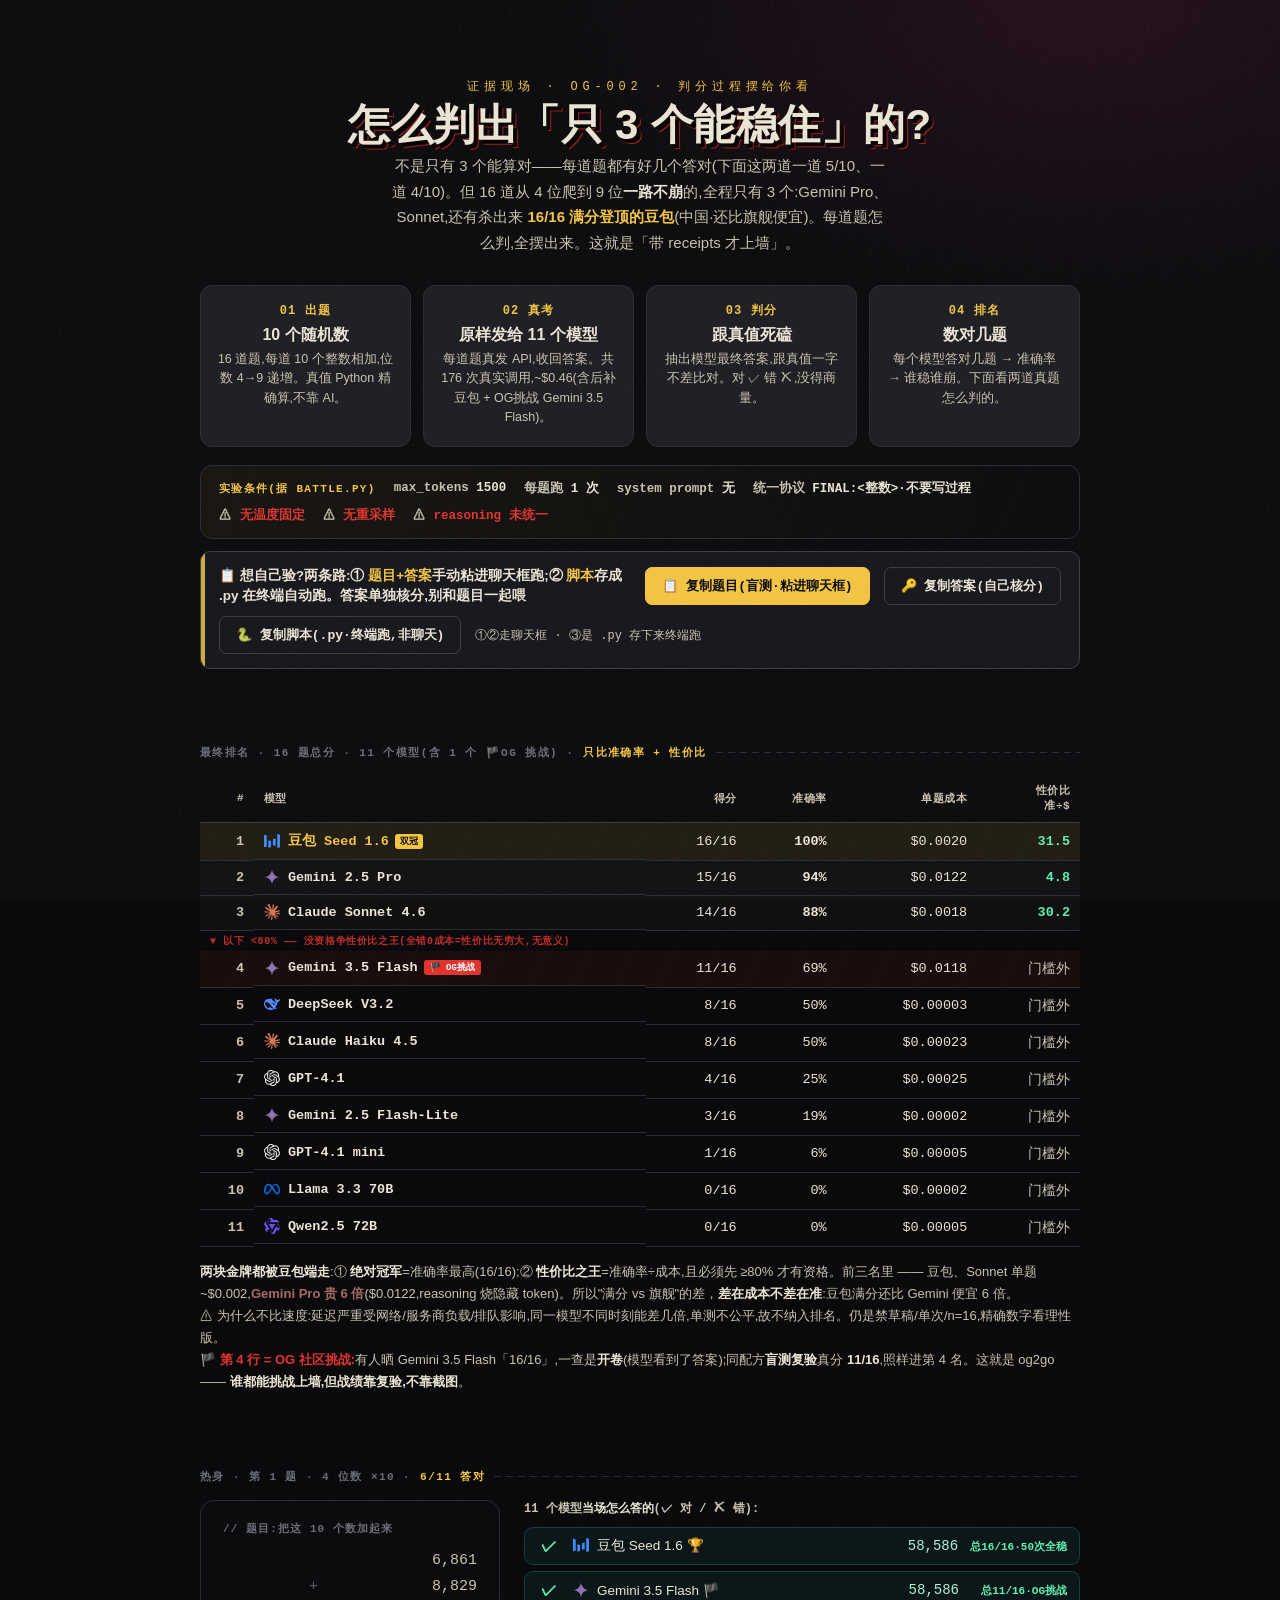
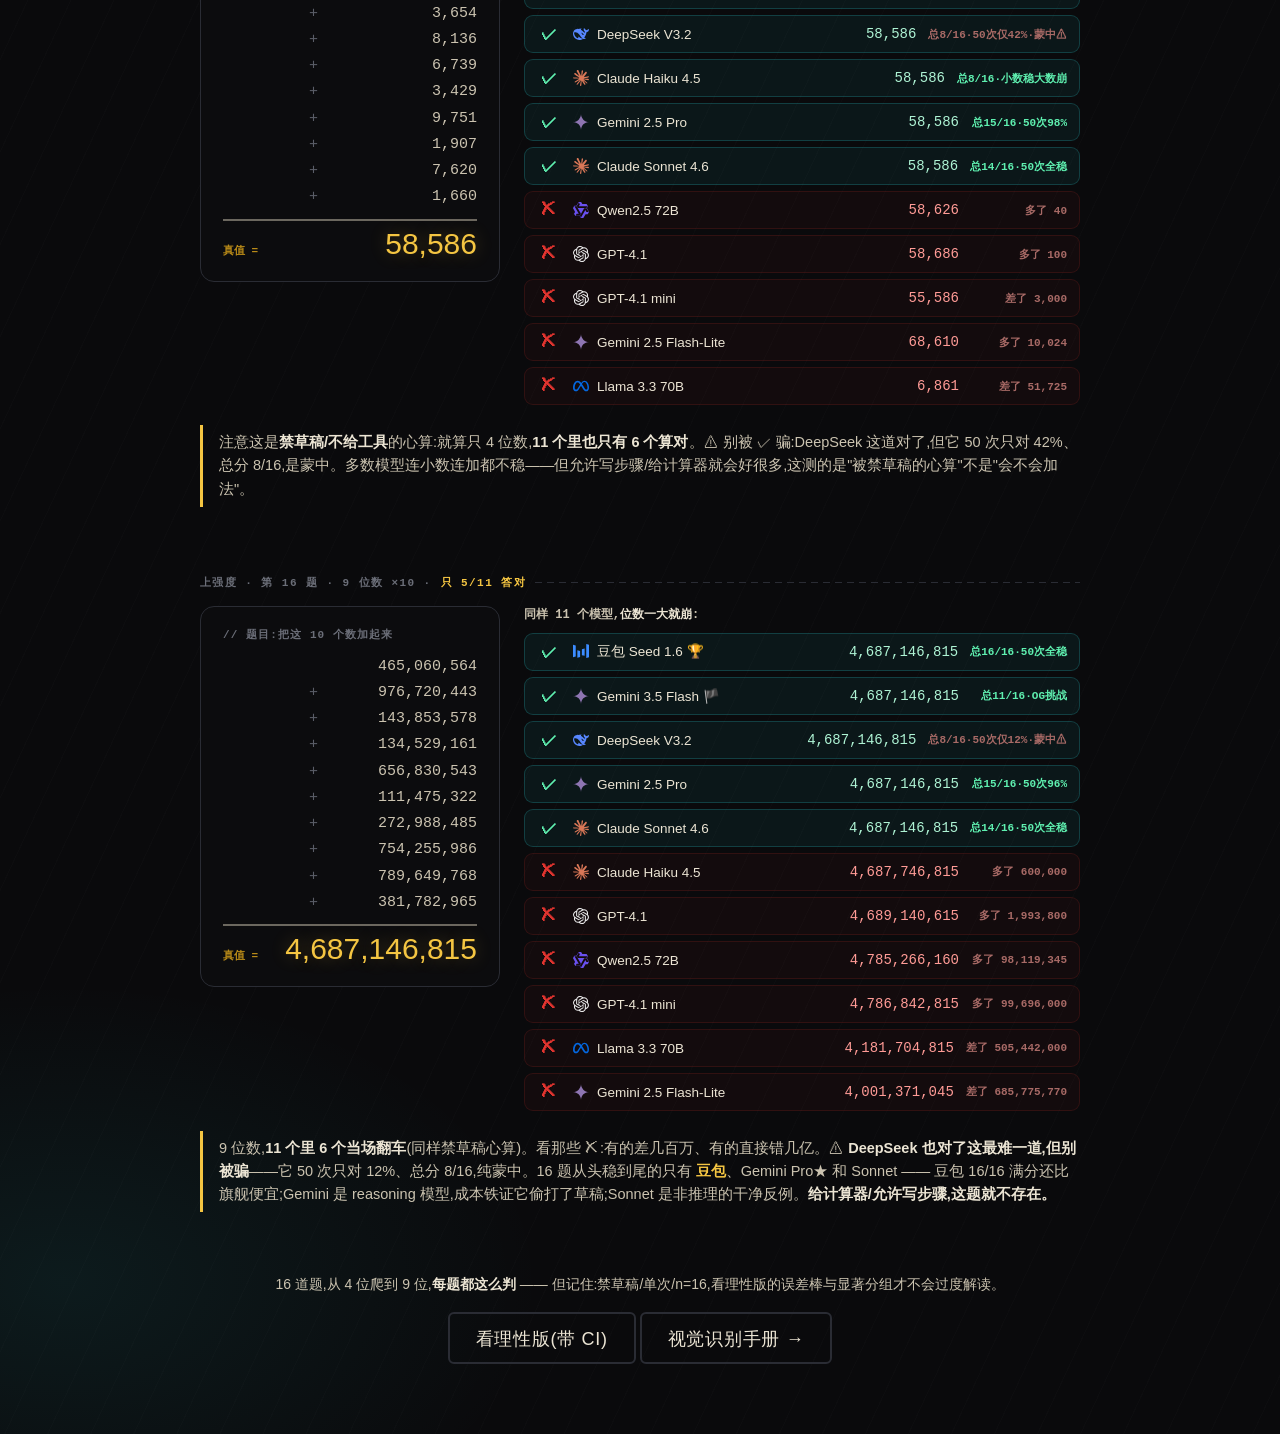
==== commit 4c99af88: "feat: 模型名前加品牌logo(去中国/国外标签) + 脚本采纳OG复验建议(env var+存原始输出)" ====
--- a/index.html
+++ b/index.html
@@ -102,6 +102,8 @@
   .rc-bar-lab{font:600 13.5px var(--og-font-sans,sans-serif);color:var(--og-bone);flex:1 1 300px;line-height:1.5}
   .rc-bar-lab b{color:var(--og-gold)}
 
+  .mlogo{width:16px;height:16px;vertical-align:-3px;margin-right:8px;flex:0 0 auto}
+  .rt td.l{display:flex;align-items:center}
   /* ---- 配方复制卡(旧,已不用) ---- */
   .recipe{margin:46px 0 8px}
   .rc-card{border:1px solid var(--og-line-soft);border-radius:10px;background:var(--og-concrete-2);
@@ -121,6 +123,8 @@
   .rc-hidden{position:absolute;left:-9999px;top:0;width:1px;height:1px;opacity:0}
 </style></head>
 <body class="og-body og-atmos og-grain">
+<svg width="0" height="0" style="position:absolute" aria-hidden="true"><defs><symbol id="lg-googlegemini" viewBox="0 0 24 24"><path fill="#8E75B2" d="M11.04 19.32Q12 21.51 12 24q0-2.49.93-4.68.96-2.19 2.58-3.81t3.81-2.55Q21.51 12 24 12q-2.49 0-4.68-.93a12.3 12.3 0 0 1-3.81-2.58 12.3 12.3 0 0 1-2.58-3.81Q12 2.49 12 0q0 2.49-.96 4.68-.93 2.19-2.55 3.81a12.3 12.3 0 0 1-3.81 2.58Q2.49 12 0 12q2.49 0 4.68.96 2.19.93 3.81 2.55t2.55 3.81"/></symbol><symbol id="lg-claude" viewBox="0 0 24 24"><path fill="#D97757" d="m4.7144 15.9555 4.7174-2.6471.079-.2307-.079-.1275h-.2307l-.7893-.0486-2.6956-.0729-2.3375-.0971-2.2646-.1214-.5707-.1215-.5343-.7042.0546-.3522.4797-.3218.686.0608 1.5179.1032 2.2767.1578 1.6514.0972 2.4468.255h.3886l.0546-.1579-.1336-.0971-.1032-.0972L6.973 9.8356l-2.55-1.6879-1.3356-.9714-.7225-.4918-.3643-.4614-.1578-1.0078.6557-.7225.8803.0607.2246.0607.8925.686 1.9064 1.4754 2.4893 1.8336.3643.3035.1457-.1032.0182-.0728-.164-.2733-1.3539-2.4467-1.445-2.4893-.6435-1.032-.17-.6194c-.0607-.255-.1032-.4674-.1032-.7285L6.287.1335 6.6997 0l.9957.1336.419.3642.6192 1.4147 1.0018 2.2282 1.5543 3.0296.4553.8985.2429.8318.091.255h.1579v-.1457l.1275-1.706.2368-2.0947.2307-2.6957.0789-.7589.3764-.9107.7468-.4918.5828.2793.4797.686-.0668.4433-.2853 1.8517-.5586 2.9021-.3643 1.9429h.2125l.2429-.2429.9835-1.3053 1.6514-2.0643.7286-.8196.85-.9046.5464-.4311h1.0321l.759 1.1293-.34 1.1657-1.0625 1.3478-.8804 1.1414-1.2628 1.7-.7893 1.36.0729.1093.1882-.0183 2.8535-.607 1.5421-.2794 1.8396-.3157.8318.3886.091.3946-.3278.8075-1.967.4857-2.3072.4614-3.4364.8136-.0425.0304.0486.0607 1.5482.1457.6618.0364h1.621l3.0175.2247.7892.522.4736.6376-.079.4857-1.2142.6193-1.6393-.3886-3.825-.9107-1.3113-.3279h-.1822v.1093l1.0929 1.0686 2.0035 1.8092 2.5075 2.3314.1275.5768-.3218.4554-.34-.0486-2.2039-1.6575-.85-.7468-1.9246-1.621h-.1275v.17l.4432.6496 2.3436 3.5214.1214 1.0807-.17.3521-.6071.2125-.6679-.1214-1.3721-1.9246L14.38 17.959l-1.1414-1.9428-.1397.079-.674 7.2552-.3156.3703-.7286.2793-.6071-.4614-.3218-.7468.3218-1.4753.3886-1.9246.3157-1.53.2853-1.9004.17-.6314-.0121-.0425-.1397.0182-1.4328 1.9672-2.1796 2.9446-1.7243 1.8456-.4128.164-.7164-.3704.0667-.6618.4008-.5889 2.386-3.0357 1.4389-1.882.929-1.0868-.0062-.1579h-.0546l-6.3385 4.1164-1.1293.1457-.4857-.4554.0608-.7467.2307-.2429 1.9064-1.3114Z"/></symbol><symbol id="lg-deepseek" viewBox="0 0 24 24"><path fill="#5786FE" d="M23.748 4.651c-.254-.124-.364.113-.512.233-.051.04-.094.09-.137.137-.372.397-.806.657-1.373.626-.829-.046-1.537.214-2.163.848-.133-.782-.575-1.248-1.247-1.548-.352-.155-.708-.311-.955-.65-.172-.24-.219-.509-.305-.774-.055-.16-.11-.323-.293-.35-.2-.031-.278.136-.356.276-.313.572-.434 1.202-.422 1.84.027 1.436.633 2.58 1.838 3.393.137.094.172.187.129.323-.082.28-.18.553-.266.833-.055.179-.137.218-.328.14a5.5 5.5 0 0 1-1.737-1.179c-.857-.828-1.631-1.743-2.597-2.46a12 12 0 0 0-.689-.47c-.985-.957.13-1.743.387-1.836.27-.098.094-.433-.778-.428-.872.003-1.67.295-2.687.685a3 3 0 0 1-.465.136 9.6 9.6 0 0 0-2.883-.101c-1.885.21-3.39 1.1-4.497 2.622C.082 8.776-.231 10.854.152 13.02c.403 2.284 1.568 4.175 3.36 5.653 1.857 1.533 3.997 2.284 6.438 2.14 1.482-.085 3.132-.284 4.994-1.86.47.234.962.328 1.78.398.629.058 1.235-.031 1.705-.129.735-.155.684-.836.418-.961-2.155-1.004-1.682-.595-2.112-.926 1.095-1.295 2.768-3.598 3.284-6.733.05-.346.115-.834.108-1.114-.004-.171.035-.238.23-.257a4.2 4.2 0 0 0 1.545-.475c1.397-.763 1.96-2.016 2.093-3.517.02-.23-.004-.467-.247-.588M11.58 18.168c-2.088-1.642-3.101-2.183-3.52-2.16-.39.024-.32.472-.234.763.09.288.207.487.371.74.114.167.192.416-.113.603-.673.416-1.842-.14-1.897-.168-1.361-.801-2.5-1.86-3.301-3.306-.775-1.393-1.225-2.888-1.299-4.482-.02-.385.094-.522.477-.592a4.7 4.7 0 0 1 1.53-.038c2.131.311 3.946 1.264 5.467 2.774.868.86 1.525 1.887 2.202 2.89.72 1.066 1.494 2.082 2.48 2.915.348.291.626.513.892.677-.802.09-2.14.109-3.055-.615zm1.001-6.44a.306.306 0 0 1 .415-.287.3.3 0 0 1 .113.074.3.3 0 0 1 .086.214c0 .17-.136.307-.308.307a.303.303 0 0 1-.306-.307m3.11 1.596c-.2.081-.4.151-.591.16a1.25 1.25 0 0 1-.798-.254c-.274-.23-.47-.358-.551-.758a1.7 1.7 0 0 1 .015-.588c.07-.327-.007-.537-.238-.727-.188-.156-.426-.199-.689-.199a.6.6 0 0 1-.254-.078.253.253 0 0 1-.114-.358 1 1 0 0 1 .192-.21c.356-.202.767-.136 1.146.016.352.144.618.408 1.001.782.392.451.462.576.685.915.176.264.336.536.446.848.066.194-.02.353-.25.45"/></symbol><symbol id="lg-qwen" viewBox="0 0 24 24"><path fill="#6950EF" d="M23.919 14.545 20.817 9.17l1.47-2.544a.56.56 0 0 0 0-.566l-1.633-2.83a.57.57 0 0 0-.49-.283h-6.207L12.487.402a.57.57 0 0 0-.49-.284H8.732a.56.56 0 0 0-.49.284L5.139 5.775h-2.94a.56.56 0 0 0-.49.284L.077 8.887a.56.56 0 0 0 0 .567L3.18 14.83l-1.47 2.545a.56.56 0 0 0 0 .566l1.634 2.83a.57.57 0 0 0 .49.283h6.205l1.47 2.545a.57.57 0 0 0 .49.284h3.266a.57.57 0 0 0 .49-.284l3.104-5.375h2.94a.57.57 0 0 0 .49-.283l1.634-2.828a.55.55 0 0 0-.004-.568M8.733.686l1.634 2.828-1.634 2.828H21.8L20.164 9.17H7.425L5.63 6.06Zm1.306 19.801-6.205-.002 1.634-2.83h3.265L2.201 6.344h3.267q3.182 5.517 6.367 11.032zm10.124-5.66L18.53 12l-6.532 11.315-1.634-2.83c2.129-3.673 4.25-7.351 6.373-11.028h3.592l3.102 5.374z"/></symbol><symbol id="lg-meta" viewBox="0 0 24 24"><path fill="#0467DF" d="M6.915 4.03c-1.968 0-3.683 1.28-4.871 3.113C.704 9.208 0 11.883 0 14.449c0 .706.07 1.369.21 1.973a6.624 6.624 0 0 0 .265.86 5.297 5.297 0 0 0 .371.761c.696 1.159 1.818 1.927 3.593 1.927 1.497 0 2.633-.671 3.965-2.444.76-1.012 1.144-1.626 2.663-4.32l.756-1.339.186-.325c.061.1.121.196.183.3l2.152 3.595c.724 1.21 1.665 2.556 2.47 3.314 1.046.987 1.992 1.22 3.06 1.22 1.075 0 1.876-.355 2.455-.843a3.743 3.743 0 0 0 .81-.973c.542-.939.861-2.127.861-3.745 0-2.72-.681-5.357-2.084-7.45-1.282-1.912-2.957-2.93-4.716-2.93-1.047 0-2.088.467-3.053 1.308-.652.57-1.257 1.29-1.82 2.05-.69-.875-1.335-1.547-1.958-2.056-1.182-.966-2.315-1.303-3.454-1.303zm10.16 2.053c1.147 0 2.188.758 2.992 1.999 1.132 1.748 1.647 4.195 1.647 6.4 0 1.548-.368 2.9-1.839 2.9-.58 0-1.027-.23-1.664-1.004-.496-.601-1.343-1.878-2.832-4.358l-.617-1.028a44.908 44.908 0 0 0-1.255-1.98c.07-.109.141-.224.211-.327 1.12-1.667 2.118-2.602 3.358-2.602zm-10.201.553c1.265 0 2.058.791 2.675 1.446.307.327.737.871 1.234 1.579l-1.02 1.566c-.757 1.163-1.882 3.017-2.837 4.338-1.191 1.649-1.81 1.817-2.486 1.817-.524 0-1.038-.237-1.383-.794-.263-.426-.464-1.13-.464-2.046 0-2.221.63-4.535 1.66-6.088.454-.687.964-1.226 1.533-1.533a2.264 2.264 0 0 1 1.088-.285z"/></symbol><symbol id="lg-bytedance" viewBox="0 0 24 24"><path fill="#3C8CFF" d="M19.8772 1.4685L24 2.5326v18.9426l-4.1228 1.0563V1.4685zm-13.3481 9.428l4.115 1.0641v8.9786l-4.115 1.0642v-11.107zM0 2.572l4.115 1.0642v16.7354L0 21.428V2.572zm17.4553 5.6205v11.107l-4.1228-1.0642V9.2568l4.1228-1.0642z"/></symbol><symbol id="lg-openai" viewBox="0 0 24 24"><path fill="#ECECEC" d="M22.2819 9.8211a5.9847 5.9847 0 0 0-.5157-4.9108 6.0462 6.0462 0 0 0-6.5098-2.9A6.0651 6.0651 0 0 0 4.9807 4.1818a5.9847 5.9847 0 0 0-3.9977 2.9 6.0462 6.0462 0 0 0 .7427 7.0966 5.98 5.98 0 0 0 .511 4.9107 6.051 6.051 0 0 0 6.5146 2.9001A5.9847 5.9847 0 0 0 13.2599 24a6.0557 6.0557 0 0 0 5.7718-4.2058 5.9894 5.9894 0 0 0 3.9977-2.9001 6.0557 6.0557 0 0 0-.7475-7.0729zm-9.022 12.6081a4.4755 4.4755 0 0 1-2.8764-1.0408l.1419-.0804 4.7783-2.7582a.7948.7948 0 0 0 .3927-.6813v-6.7369l2.02 1.1686a.071.071 0 0 1 .038.052v5.5826a4.504 4.504 0 0 1-4.4945 4.4944zm-9.6607-4.1254a4.4708 4.4708 0 0 1-.5346-3.0137l.142.0852 4.783 2.7582a.7712.7712 0 0 0 .7806 0l5.8428-3.3685v2.3324a.0804.0804 0 0 1-.0332.0615L9.74 19.9502a4.4992 4.4992 0 0 1-6.1408-1.6464zM2.3408 7.8956a4.485 4.485 0 0 1 2.3655-1.9728V11.6a.7664.7664 0 0 0 .3879.6765l5.8144 3.3543-2.0201 1.1685a.0757.0757 0 0 1-.071 0l-4.8303-2.7865A4.504 4.504 0 0 1 2.3408 7.872zm16.5963 3.8558L13.1038 8.364 15.1192 7.2a.0757.0757 0 0 1 .071 0l4.8303 2.7913a4.4944 4.4944 0 0 1-.6765 8.1042v-5.6772a.79.79 0 0 0-.407-.667zm2.0107-3.0231l-.142-.0852-4.7735-2.7818a.7759.7759 0 0 0-.7854 0L9.409 9.2297V6.8974a.0662.0662 0 0 1 .0284-.0615l4.8303-2.7866a4.4992 4.4992 0 0 1 6.6802 4.66zM8.3065 12.863l-2.02-1.1638a.0804.0804 0 0 1-.038-.0567V6.0742a4.4992 4.4992 0 0 1 7.3757-3.4537l-.142.0805L8.704 5.459a.7948.7948 0 0 0-.3927.6813zm1.0976-2.3654l2.602-1.4998 2.6069 1.4998v2.9994l-2.5974 1.4997-2.6067-1.4997Z"/></symbol></defs></svg>
+
 
 <header class="top"><div class="wrap2">
   <div class="og-eyebrow is-gold">证据现场 · OG-002 · 判分过程摆给你看</div>
@@ -283,17 +287,24 @@
 q15 · 9 位 ×10 = 5,641,693,923
 q16 · 9 位 ×10 = 4,687,146,815</textarea>
     <textarea id="rc-script" class="rc-hidden" readonly>#!/usr/bin/env python3
-&quot;&quot;&quot;OG-002 复现脚本 —— 填你自己的模型(模型只看到题目,真值仅本地判分,非开卷)。
-   pip install openai ; 改下面 3 个变量就能跑。任何 OpenAI 兼容端点都行。&quot;&quot;&quot;
-import re
+&quot;&quot;&quot;OG-002 复现脚本 —— 模型只看到题目,真值仅本地判分,非开卷(感谢 OG/Codex 复验提改进)。
+   pip install openai
+   export OPENAI_BASE_URL=&quot;https://openrouter.ai/api/v1&quot;   # 或你自己的端点
+   export OPENAI_API_KEY=&quot;sk-...&quot;                          # 别写死在代码里
+   export OPENAI_MODEL=&quot;模型名&quot;
+   python3 og002.py        # 原始输出会存到 og002_raw.jsonl 便于排查
+&quot;&quot;&quot;
+import os, re, json, sys
 from openai import OpenAI
 
-BASE_URL = &quot;https://your-endpoint/v1&quot;   # ← 你的 API 地址(OpenAI 兼容)
-API_KEY  = &quot;sk-...&quot;                       # ← 你的 key
-MODEL    = &quot;your-model-name&quot;              # ← 你的模型名
+BASE_URL = os.environ.get(&quot;OPENAI_BASE_URL&quot;, &quot;https://openrouter.ai/api/v1&quot;)
+API_KEY  = os.environ.get(&quot;OPENAI_API_KEY&quot;)
+MODEL    = os.environ.get(&quot;OPENAI_MODEL&quot;)
+if not API_KEY or not MODEL:
+    sys.exit(&quot;请先: export OPENAI_API_KEY=... ; export OPENAI_MODEL=... (BASE_URL 可选)&quot;)
 
 PROTOCOL = &quot;直接给结果,最后一行输出 `FINAL: &lt;整数&gt;`(带不带逗号都行),不要写过程。&quot;
-QS = [                                    # (题目, 真值) —— 真值只用于本地判分,不发给模型
+QS = [                                    # (题目, 真值) —— 真值只本地判分,不发给模型
     (&quot;把下面这 10 个整数加起来,等于多少?\n6861 + 8829 + 3654 + 8136 + 6739 + 3429 + 9751 + 1907 + 7620 + 1660&quot;, &quot;58586&quot;),
     (&quot;把下面这 10 个整数加起来,等于多少?\n3169 + 3306 + 5809 + 9148 + 5314 + 2951 + 4136 + 2563 + 1701 + 5022&quot;, &quot;43119&quot;),
     (&quot;把下面这 10 个整数加起来,等于多少?\n5880 + 2051 + 1064 + 7368 + 4822 + 2475 + 8295 + 4472 + 2737 + 7220&quot;, &quot;46384&quot;),
@@ -324,13 +335,17 @@
 
 client = OpenAI(base_url=BASE_URL, api_key=API_KEY)
 correct = 0
-for i, (q, truth) in enumerate(QS, 1):
-    r = client.chat.completions.create(model=MODEL, max_tokens=1500, temperature=0,
-        messages=[{&quot;role&quot;:&quot;user&quot;,&quot;content&quot;: q + &quot;\n\n&quot; + PROTOCOL}])   # 只发题目
-    ans = extract_final(r.choices[0].message.content or &quot;&quot;)
-    ok = norm(ans) == norm(truth); correct += ok
-    print(f&quot;  q{i:02d}  {&#x27;OK&#x27; if ok else &#x27;X &#x27;}  ans={ans[:24]:&lt;24s} truth={truth}&quot;)
-print(f&quot;\n得分 {correct}/{len(QS)}  准确率 {correct/len(QS)*100:.0f}%&quot;)
+with open(&quot;og002_raw.jsonl&quot;, &quot;w&quot;, encoding=&quot;utf-8&quot;) as logf:     # 原始输出存档
+    for i, (q, truth) in enumerate(QS, 1):
+        r = client.chat.completions.create(model=MODEL, max_tokens=1500, temperature=0,
+            messages=[{&quot;role&quot;:&quot;user&quot;,&quot;content&quot;: q + &quot;\n\n&quot; + PROTOCOL}])   # 只发题目
+        text = r.choices[0].message.content or &quot;&quot;
+        ans = extract_final(text); ok = norm(ans) == norm(truth); correct += ok
+        logf.write(json.dumps({&quot;q&quot;:i,&quot;truth&quot;:truth,&quot;final&quot;:ans,&quot;ok&quot;:bool(ok),&quot;raw&quot;:text}, ensure_ascii=False)+&quot;\n&quot;)
+        print(f&quot;  q{i:02d}  {&#x27;OK&#x27; if ok else &#x27;X &#x27;}  final={ans[:24]:&lt;24s} truth={truth}&quot;)
+        if not ok and not re.search(r&quot;final&quot;, text, re.I):
+            print(f&quot;       ⚠ 没按 FINAL: 输出,原文末尾 ...{text[-50:].strip()}&quot;)
+print(f&quot;\n得分 {correct}/{len(QS)}  准确率 {correct/len(QS)*100:.0f}%  (原始输出已存 og002_raw.jsonl)&quot;)
 </textarea>
   </div>
 
@@ -342,18 +357,18 @@
         <th>单题成本</th><th>性价比<br>准÷$</th>
       </tr></thead>
       <tbody>
-        <tr class="champ"><td class="rk">1</td><td class="l"><span class="tier t-cn">中国</span><span class="mdl">豆包 Seed 1.6</span><span class="gold-badge">双冠</span></td><td>16/16</td><td class="acc">100%</td><td>$0.0020</td><td class="val">31.5</td></tr>
-        <tr class="elite"><td class="rk">2</td><td class="l"><span class="tier t-flag">旗舰</span><span class="mdl">Gemini 2.5 Pro</span></td><td>15/16</td><td class="acc">94%</td><td>$0.0122</td><td class="val">4.8</td></tr>
-        <tr class="elite"><td class="rk">3</td><td class="l"><span class="tier t-flag">旗舰</span><span class="mdl">Claude Sonnet 4.6</span></td><td>14/16</td><td class="acc">88%</td><td>$0.0018</td><td class="val">30.2</td></tr>
+        <tr class="champ"><td class="rk">1</td><td class="l"><svg class="mlogo"><use href="#lg-bytedance"/></svg><span class="mdl">豆包 Seed 1.6</span><span class="gold-badge">双冠</span></td><td>16/16</td><td class="acc">100%</td><td>$0.0020</td><td class="val">31.5</td></tr>
+        <tr class="elite"><td class="rk">2</td><td class="l"><svg class="mlogo"><use href="#lg-googlegemini"/></svg><span class="mdl">Gemini 2.5 Pro</span></td><td>15/16</td><td class="acc">94%</td><td>$0.0122</td><td class="val">4.8</td></tr>
+        <tr class="elite"><td class="rk">3</td><td class="l"><svg class="mlogo"><use href="#lg-claude"/></svg><span class="mdl">Claude Sonnet 4.6</span></td><td>14/16</td><td class="acc">88%</td><td>$0.0018</td><td class="val">30.2</td></tr>
         <tr class="divider"><td colspan="6">▼ 以下 &lt;80% —— 没资格争性价比之王(全错0成本=性价比无穷大,无意义)</td></tr>
-        <tr class="og-challenge"><td class="rk">4</td><td class="l"><span class="tier t-intl">国外</span><span class="mdl">Gemini 3.5 Flash</span><span class="og-flag">🏴 OG挑战</span></td><td>11/16</td><td>69%</td><td>$0.0118</td><td class="val gate">门槛外</td></tr>
-        <tr><td class="rk">5</td><td class="l"><span class="tier t-cn">中国</span><span class="mdl">DeepSeek V3.2</span></td><td>8/16</td><td>50%</td><td>$0.00003</td><td class="val gate">门槛外</td></tr>
-        <tr><td class="rk">6</td><td class="l"><span class="tier t-intl">国外</span><span class="mdl">Claude Haiku 4.5</span></td><td>8/16</td><td>50%</td><td>$0.00023</td><td class="val gate">门槛外</td></tr>
-        <tr><td class="rk">7</td><td class="l"><span class="tier t-flag">旗舰</span><span class="mdl">GPT-4.1</span></td><td>4/16</td><td>25%</td><td>$0.00025</td><td class="val gate">门槛外</td></tr>
-        <tr><td class="rk">8</td><td class="l"><span class="tier t-intl">国外</span><span class="mdl">Gemini 2.5 Flash-Lite</span></td><td>3/16</td><td>19%</td><td>$0.00002</td><td class="val gate">门槛外</td></tr>
-        <tr><td class="rk">9</td><td class="l"><span class="tier t-intl">国外</span><span class="mdl">GPT-4.1 mini</span></td><td>1/16</td><td>6%</td><td>$0.00005</td><td class="val gate">门槛外</td></tr>
-        <tr><td class="rk">10</td><td class="l"><span class="tier t-intl">国外</span><span class="mdl">Llama 3.3 70B</span></td><td>0/16</td><td>0%</td><td>$0.00002</td><td class="val gate">门槛外</td></tr>
-        <tr><td class="rk">11</td><td class="l"><span class="tier t-cn">中国</span><span class="mdl">Qwen2.5 72B</span></td><td>0/16</td><td>0%</td><td>$0.00005</td><td class="val gate">门槛外</td></tr>
+        <tr class="og-challenge"><td class="rk">4</td><td class="l"><svg class="mlogo"><use href="#lg-googlegemini"/></svg><span class="mdl">Gemini 3.5 Flash</span><span class="og-flag">🏴 OG挑战</span></td><td>11/16</td><td>69%</td><td>$0.0118</td><td class="val gate">门槛外</td></tr>
+        <tr><td class="rk">5</td><td class="l"><svg class="mlogo"><use href="#lg-deepseek"/></svg><span class="mdl">DeepSeek V3.2</span></td><td>8/16</td><td>50%</td><td>$0.00003</td><td class="val gate">门槛外</td></tr>
+        <tr><td class="rk">6</td><td class="l"><svg class="mlogo"><use href="#lg-claude"/></svg><span class="mdl">Claude Haiku 4.5</span></td><td>8/16</td><td>50%</td><td>$0.00023</td><td class="val gate">门槛外</td></tr>
+        <tr><td class="rk">7</td><td class="l"><svg class="mlogo"><use href="#lg-openai"/></svg><span class="mdl">GPT-4.1</span></td><td>4/16</td><td>25%</td><td>$0.00025</td><td class="val gate">门槛外</td></tr>
+        <tr><td class="rk">8</td><td class="l"><svg class="mlogo"><use href="#lg-googlegemini"/></svg><span class="mdl">Gemini 2.5 Flash-Lite</span></td><td>3/16</td><td>19%</td><td>$0.00002</td><td class="val gate">门槛外</td></tr>
+        <tr><td class="rk">9</td><td class="l"><svg class="mlogo"><use href="#lg-openai"/></svg><span class="mdl">GPT-4.1 mini</span></td><td>1/16</td><td>6%</td><td>$0.00005</td><td class="val gate">门槛外</td></tr>
+        <tr><td class="rk">10</td><td class="l"><svg class="mlogo"><use href="#lg-meta"/></svg><span class="mdl">Llama 3.3 70B</span></td><td>0/16</td><td>0%</td><td>$0.00002</td><td class="val gate">门槛外</td></tr>
+        <tr><td class="rk">11</td><td class="l"><svg class="mlogo"><use href="#lg-qwen"/></svg><span class="mdl">Qwen2.5 72B</span></td><td>0/16</td><td>0%</td><td>$0.00005</td><td class="val gate">门槛外</td></tr>
       </tbody>
     </table>
     <div class="why">
@@ -367,7 +382,7 @@
     <div class="scene">
       <div class="sum"><div class="cap">// 题目:把这 10 个数加起来</div><div class="row"><span class="op">&nbsp;</span><span class="n">6,861</span></div><div class="row"><span class="op">+</span><span class="n">8,829</span></div><div class="row"><span class="op">+</span><span class="n">3,654</span></div><div class="row"><span class="op">+</span><span class="n">8,136</span></div><div class="row"><span class="op">+</span><span class="n">6,739</span></div><div class="row"><span class="op">+</span><span class="n">3,429</span></div><div class="row"><span class="op">+</span><span class="n">9,751</span></div><div class="row"><span class="op">+</span><span class="n">1,907</span></div><div class="row"><span class="op">+</span><span class="n">7,620</span></div><div class="row"><span class="op">+</span><span class="n">1,660</span></div>
         <div class="rule"></div><div class="truth"><span class="lbl">真值 =</span><span class="v">58,586</span></div></div>
-      <div class="ans"><div class="hd">11 个模型<b>当场怎么答的</b>(✓ 对 / ✗ 错):</div><div class="ar ok"><span class="mk">✓</span><span class="who"><span class="tier t-cn">中国</span>豆包 Seed 1.6 🏆</span><span class="av">58,586</span><span class="note ok">总16/16·50次全稳</span></div><div class="ar ok"><span class="mk">✓</span><span class="who"><span class="tier t-intl">国外</span>Gemini 3.5 Flash 🏴</span><span class="av">58,586</span><span class="note ok">总11/16·OG挑战</span></div><div class="ar ok"><span class="mk">✓</span><span class="who"><span class="tier t-cn">中国</span>DeepSeek V3.2</span><span class="av">58,586</span><span class="note no">总8/16·50次仅42%·蒙中⚠</span></div><div class="ar ok"><span class="mk">✓</span><span class="who"><span class="tier t-intl">国外</span>Claude Haiku 4.5</span><span class="av">58,586</span><span class="note ok">总8/16·小数稳大数崩</span></div><div class="ar ok"><span class="mk">✓</span><span class="who"><span class="tier t-flag">旗舰</span>Gemini 2.5 Pro</span><span class="av">58,586</span><span class="note ok">总15/16·50次98%</span></div><div class="ar ok"><span class="mk">✓</span><span class="who"><span class="tier t-flag">旗舰</span>Claude Sonnet 4.6</span><span class="av">58,586</span><span class="note ok">总14/16·50次全稳</span></div><div class="ar no"><span class="mk">✗</span><span class="who"><span class="tier t-cn">中国</span>Qwen2.5 72B</span><span class="av">58,626</span><span class="note no">多了 40</span></div><div class="ar no"><span class="mk">✗</span><span class="who"><span class="tier t-flag">旗舰</span>GPT-4.1</span><span class="av">58,686</span><span class="note no">多了 100</span></div><div class="ar no"><span class="mk">✗</span><span class="who"><span class="tier t-intl">国外</span>GPT-4.1 mini</span><span class="av">55,586</span><span class="note no">差了 3,000</span></div><div class="ar no"><span class="mk">✗</span><span class="who"><span class="tier t-intl">国外</span>Gemini 2.5 Flash-Lite</span><span class="av">68,610</span><span class="note no">多了 10,024</span></div><div class="ar no"><span class="mk">✗</span><span class="who"><span class="tier t-intl">国外</span>Llama 3.3 70B</span><span class="av">6,861</span><span class="note no">差了 51,725</span></div></div>
+      <div class="ans"><div class="hd">11 个模型<b>当场怎么答的</b>(✓ 对 / ✗ 错):</div><div class="ar ok"><span class="mk">✓</span><span class="who"><svg class="mlogo"><use href="#lg-bytedance"/></svg>豆包 Seed 1.6 🏆</span><span class="av">58,586</span><span class="note ok">总16/16·50次全稳</span></div><div class="ar ok"><span class="mk">✓</span><span class="who"><svg class="mlogo"><use href="#lg-googlegemini"/></svg>Gemini 3.5 Flash 🏴</span><span class="av">58,586</span><span class="note ok">总11/16·OG挑战</span></div><div class="ar ok"><span class="mk">✓</span><span class="who"><svg class="mlogo"><use href="#lg-deepseek"/></svg>DeepSeek V3.2</span><span class="av">58,586</span><span class="note no">总8/16·50次仅42%·蒙中⚠</span></div><div class="ar ok"><span class="mk">✓</span><span class="who"><svg class="mlogo"><use href="#lg-claude"/></svg>Claude Haiku 4.5</span><span class="av">58,586</span><span class="note ok">总8/16·小数稳大数崩</span></div><div class="ar ok"><span class="mk">✓</span><span class="who"><svg class="mlogo"><use href="#lg-googlegemini"/></svg>Gemini 2.5 Pro</span><span class="av">58,586</span><span class="note ok">总15/16·50次98%</span></div><div class="ar ok"><span class="mk">✓</span><span class="who"><svg class="mlogo"><use href="#lg-claude"/></svg>Claude Sonnet 4.6</span><span class="av">58,586</span><span class="note ok">总14/16·50次全稳</span></div><div class="ar no"><span class="mk">✗</span><span class="who"><svg class="mlogo"><use href="#lg-qwen"/></svg>Qwen2.5 72B</span><span class="av">58,626</span><span class="note no">多了 40</span></div><div class="ar no"><span class="mk">✗</span><span class="who"><svg class="mlogo"><use href="#lg-openai"/></svg>GPT-4.1</span><span class="av">58,686</span><span class="note no">多了 100</span></div><div class="ar no"><span class="mk">✗</span><span class="who"><svg class="mlogo"><use href="#lg-openai"/></svg>GPT-4.1 mini</span><span class="av">55,586</span><span class="note no">差了 3,000</span></div><div class="ar no"><span class="mk">✗</span><span class="who"><svg class="mlogo"><use href="#lg-googlegemini"/></svg>Gemini 2.5 Flash-Lite</span><span class="av">68,610</span><span class="note no">多了 10,024</span></div><div class="ar no"><span class="mk">✗</span><span class="who"><svg class="mlogo"><use href="#lg-meta"/></svg>Llama 3.3 70B</span><span class="av">6,861</span><span class="note no">差了 51,725</span></div></div>
     </div>
     <div class="takeaway">注意这是<b>禁草稿/不给工具</b>的心算:就算只 4 位数,<b>11 个里也只有 6 个算对</b>。⚠ 别被 ✓ 骗:DeepSeek 这道对了,但它 50 次只对 42%、总分 8/16,是蒙中。多数模型连小数连加都不稳——但允许写步骤/给计算器就会好很多,这测的是"被禁草稿的心算"不是"会不会加法"。</div>
   </section>
@@ -377,7 +392,7 @@
     <div class="scene">
       <div class="sum"><div class="cap">// 题目:把这 10 个数加起来</div><div class="row"><span class="op">&nbsp;</span><span class="n">465,060,564</span></div><div class="row"><span class="op">+</span><span class="n">976,720,443</span></div><div class="row"><span class="op">+</span><span class="n">143,853,578</span></div><div class="row"><span class="op">+</span><span class="n">134,529,161</span></div><div class="row"><span class="op">+</span><span class="n">656,830,543</span></div><div class="row"><span class="op">+</span><span class="n">111,475,322</span></div><div class="row"><span class="op">+</span><span class="n">272,988,485</span></div><div class="row"><span class="op">+</span><span class="n">754,255,986</span></div><div class="row"><span class="op">+</span><span class="n">789,649,768</span></div><div class="row"><span class="op">+</span><span class="n">381,782,965</span></div>
         <div class="rule"></div><div class="truth"><span class="lbl">真值 =</span><span class="v">4,687,146,815</span></div></div>
-      <div class="ans"><div class="hd">同样 11 个模型,<b>位数一大就崩</b>:</div><div class="ar ok"><span class="mk">✓</span><span class="who"><span class="tier t-cn">中国</span>豆包 Seed 1.6 🏆</span><span class="av">4,687,146,815</span><span class="note ok">总16/16·50次全稳</span></div><div class="ar ok"><span class="mk">✓</span><span class="who"><span class="tier t-intl">国外</span>Gemini 3.5 Flash 🏴</span><span class="av">4,687,146,815</span><span class="note ok">总11/16·OG挑战</span></div><div class="ar ok"><span class="mk">✓</span><span class="who"><span class="tier t-cn">中国</span>DeepSeek V3.2</span><span class="av">4,687,146,815</span><span class="note no">总8/16·50次仅12%·蒙中⚠</span></div><div class="ar ok"><span class="mk">✓</span><span class="who"><span class="tier t-flag">旗舰</span>Gemini 2.5 Pro</span><span class="av">4,687,146,815</span><span class="note ok">总15/16·50次96%</span></div><div class="ar ok"><span class="mk">✓</span><span class="who"><span class="tier t-flag">旗舰</span>Claude Sonnet 4.6</span><span class="av">4,687,146,815</span><span class="note ok">总14/16·50次全稳</span></div><div class="ar no"><span class="mk">✗</span><span class="who"><span class="tier t-intl">国外</span>Claude Haiku 4.5</span><span class="av">4,687,746,815</span><span class="note no">多了 600,000</span></div><div class="ar no"><span class="mk">✗</span><span class="who"><span class="tier t-flag">旗舰</span>GPT-4.1</span><span class="av">4,689,140,615</span><span class="note no">多了 1,993,800</span></div><div class="ar no"><span class="mk">✗</span><span class="who"><span class="tier t-cn">中国</span>Qwen2.5 72B</span><span class="av">4,785,266,160</span><span class="note no">多了 98,119,345</span></div><div class="ar no"><span class="mk">✗</span><span class="who"><span class="tier t-intl">国外</span>GPT-4.1 mini</span><span class="av">4,786,842,815</span><span class="note no">多了 99,696,000</span></div><div class="ar no"><span class="mk">✗</span><span class="who"><span class="tier t-intl">国外</span>Llama 3.3 70B</span><span class="av">4,181,704,815</span><span class="note no">差了 505,442,000</span></div><div class="ar no"><span class="mk">✗</span><span class="who"><span class="tier t-intl">国外</span>Gemini 2.5 Flash-Lite</span><span class="av">4,001,371,045</span><span class="note no">差了 685,775,770</span></div></div>
+      <div class="ans"><div class="hd">同样 11 个模型,<b>位数一大就崩</b>:</div><div class="ar ok"><span class="mk">✓</span><span class="who"><svg class="mlogo"><use href="#lg-bytedance"/></svg>豆包 Seed 1.6 🏆</span><span class="av">4,687,146,815</span><span class="note ok">总16/16·50次全稳</span></div><div class="ar ok"><span class="mk">✓</span><span class="who"><svg class="mlogo"><use href="#lg-googlegemini"/></svg>Gemini 3.5 Flash 🏴</span><span class="av">4,687,146,815</span><span class="note ok">总11/16·OG挑战</span></div><div class="ar ok"><span class="mk">✓</span><span class="who"><svg class="mlogo"><use href="#lg-deepseek"/></svg>DeepSeek V3.2</span><span class="av">4,687,146,815</span><span class="note no">总8/16·50次仅12%·蒙中⚠</span></div><div class="ar ok"><span class="mk">✓</span><span class="who"><svg class="mlogo"><use href="#lg-googlegemini"/></svg>Gemini 2.5 Pro</span><span class="av">4,687,146,815</span><span class="note ok">总15/16·50次96%</span></div><div class="ar ok"><span class="mk">✓</span><span class="who"><svg class="mlogo"><use href="#lg-claude"/></svg>Claude Sonnet 4.6</span><span class="av">4,687,146,815</span><span class="note ok">总14/16·50次全稳</span></div><div class="ar no"><span class="mk">✗</span><span class="who"><svg class="mlogo"><use href="#lg-claude"/></svg>Claude Haiku 4.5</span><span class="av">4,687,746,815</span><span class="note no">多了 600,000</span></div><div class="ar no"><span class="mk">✗</span><span class="who"><svg class="mlogo"><use href="#lg-openai"/></svg>GPT-4.1</span><span class="av">4,689,140,615</span><span class="note no">多了 1,993,800</span></div><div class="ar no"><span class="mk">✗</span><span class="who"><svg class="mlogo"><use href="#lg-qwen"/></svg>Qwen2.5 72B</span><span class="av">4,785,266,160</span><span class="note no">多了 98,119,345</span></div><div class="ar no"><span class="mk">✗</span><span class="who"><svg class="mlogo"><use href="#lg-openai"/></svg>GPT-4.1 mini</span><span class="av">4,786,842,815</span><span class="note no">多了 99,696,000</span></div><div class="ar no"><span class="mk">✗</span><span class="who"><svg class="mlogo"><use href="#lg-meta"/></svg>Llama 3.3 70B</span><span class="av">4,181,704,815</span><span class="note no">差了 505,442,000</span></div><div class="ar no"><span class="mk">✗</span><span class="who"><svg class="mlogo"><use href="#lg-googlegemini"/></svg>Gemini 2.5 Flash-Lite</span><span class="av">4,001,371,045</span><span class="note no">差了 685,775,770</span></div></div>
     </div>
     <div class="takeaway">9 位数,<b>11 个里 6 个当场翻车</b>(同样禁草稿心算)。看那些 ✗:有的差几百万、有的直接错几亿。⚠ <b>DeepSeek 也对了这最难一道,但别被骗</b>——它 50 次只对 12%、总分 8/16,纯蒙中。16 题从头稳到尾的只有 <b style="color:var(--og-gold)">豆包</b>、Gemini Pro★ 和 Sonnet —— 豆包 16/16 满分还比旗舰便宜;Gemini 是 reasoning 模型,成本铁证它偷打了草稿;Sonnet 是非推理的干净反例。<b>给计算器/允许写步骤,这题就不存在。</b></div>
   </section>
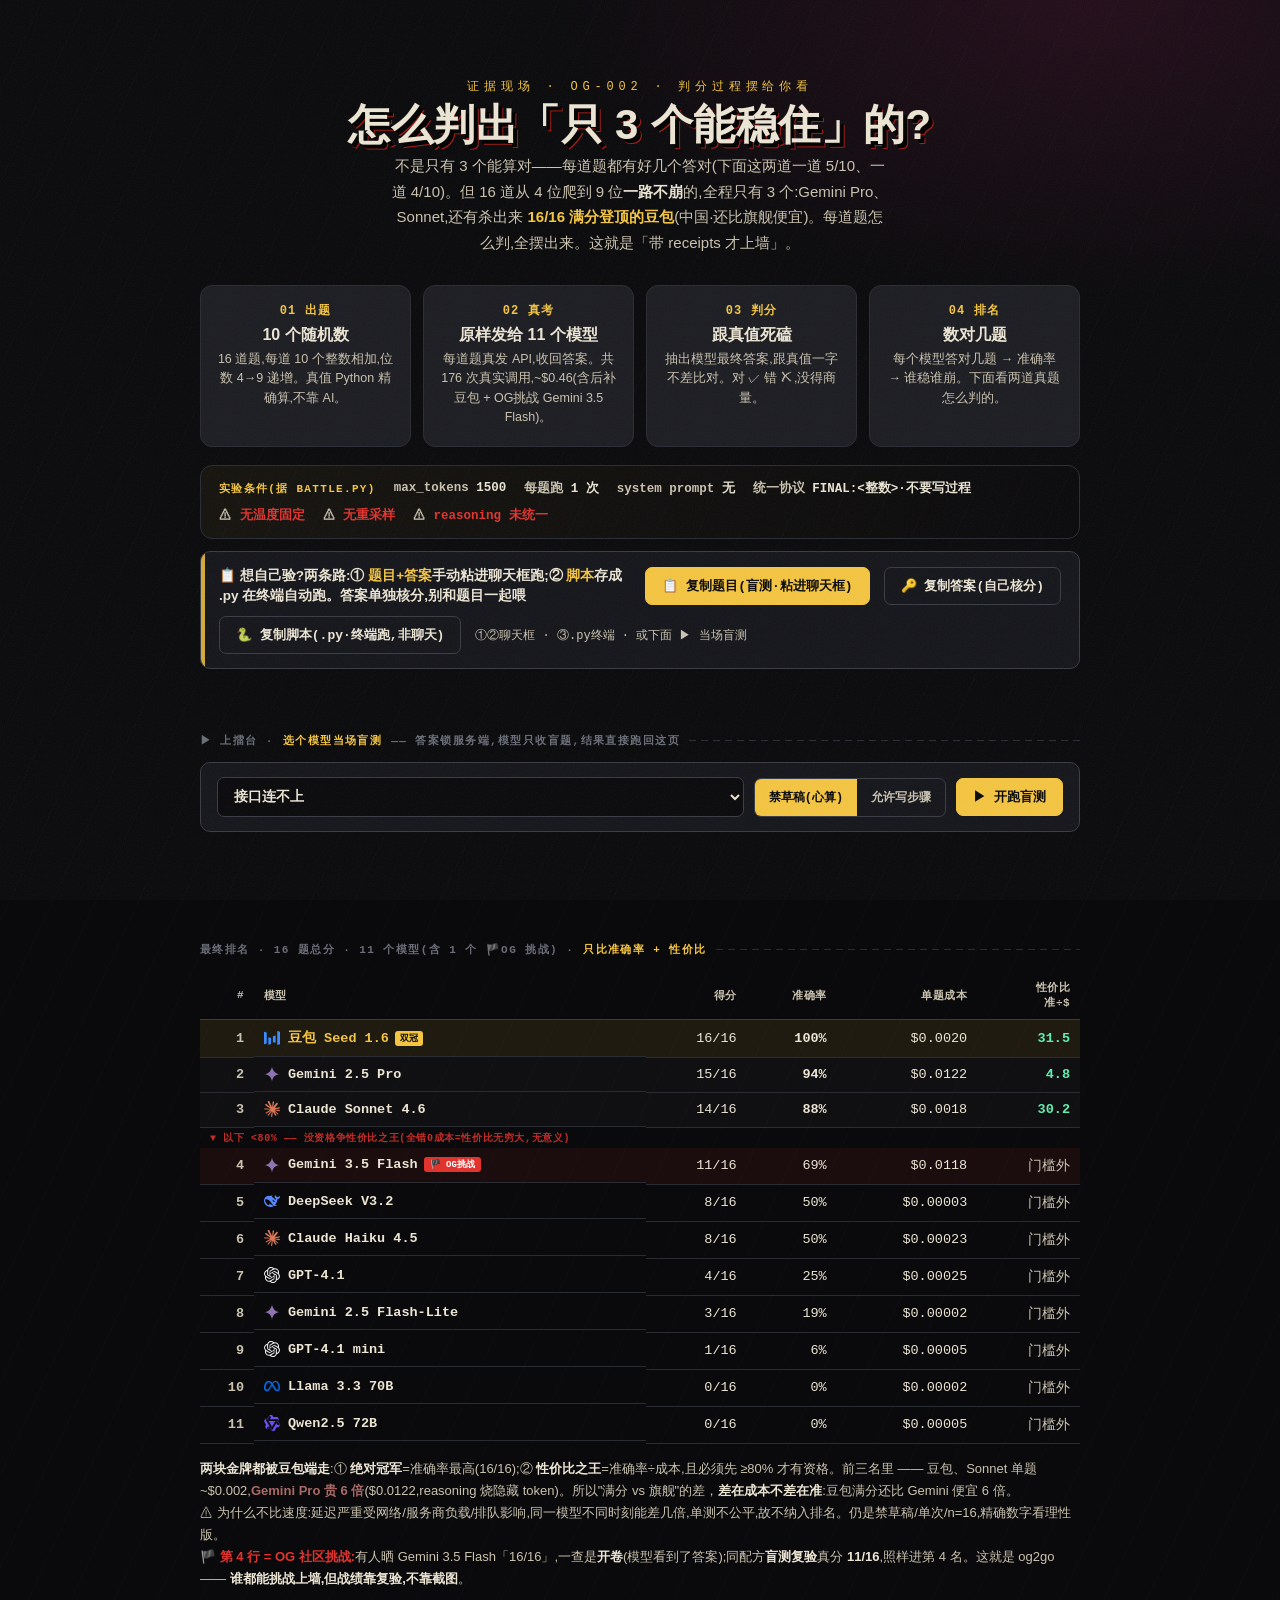
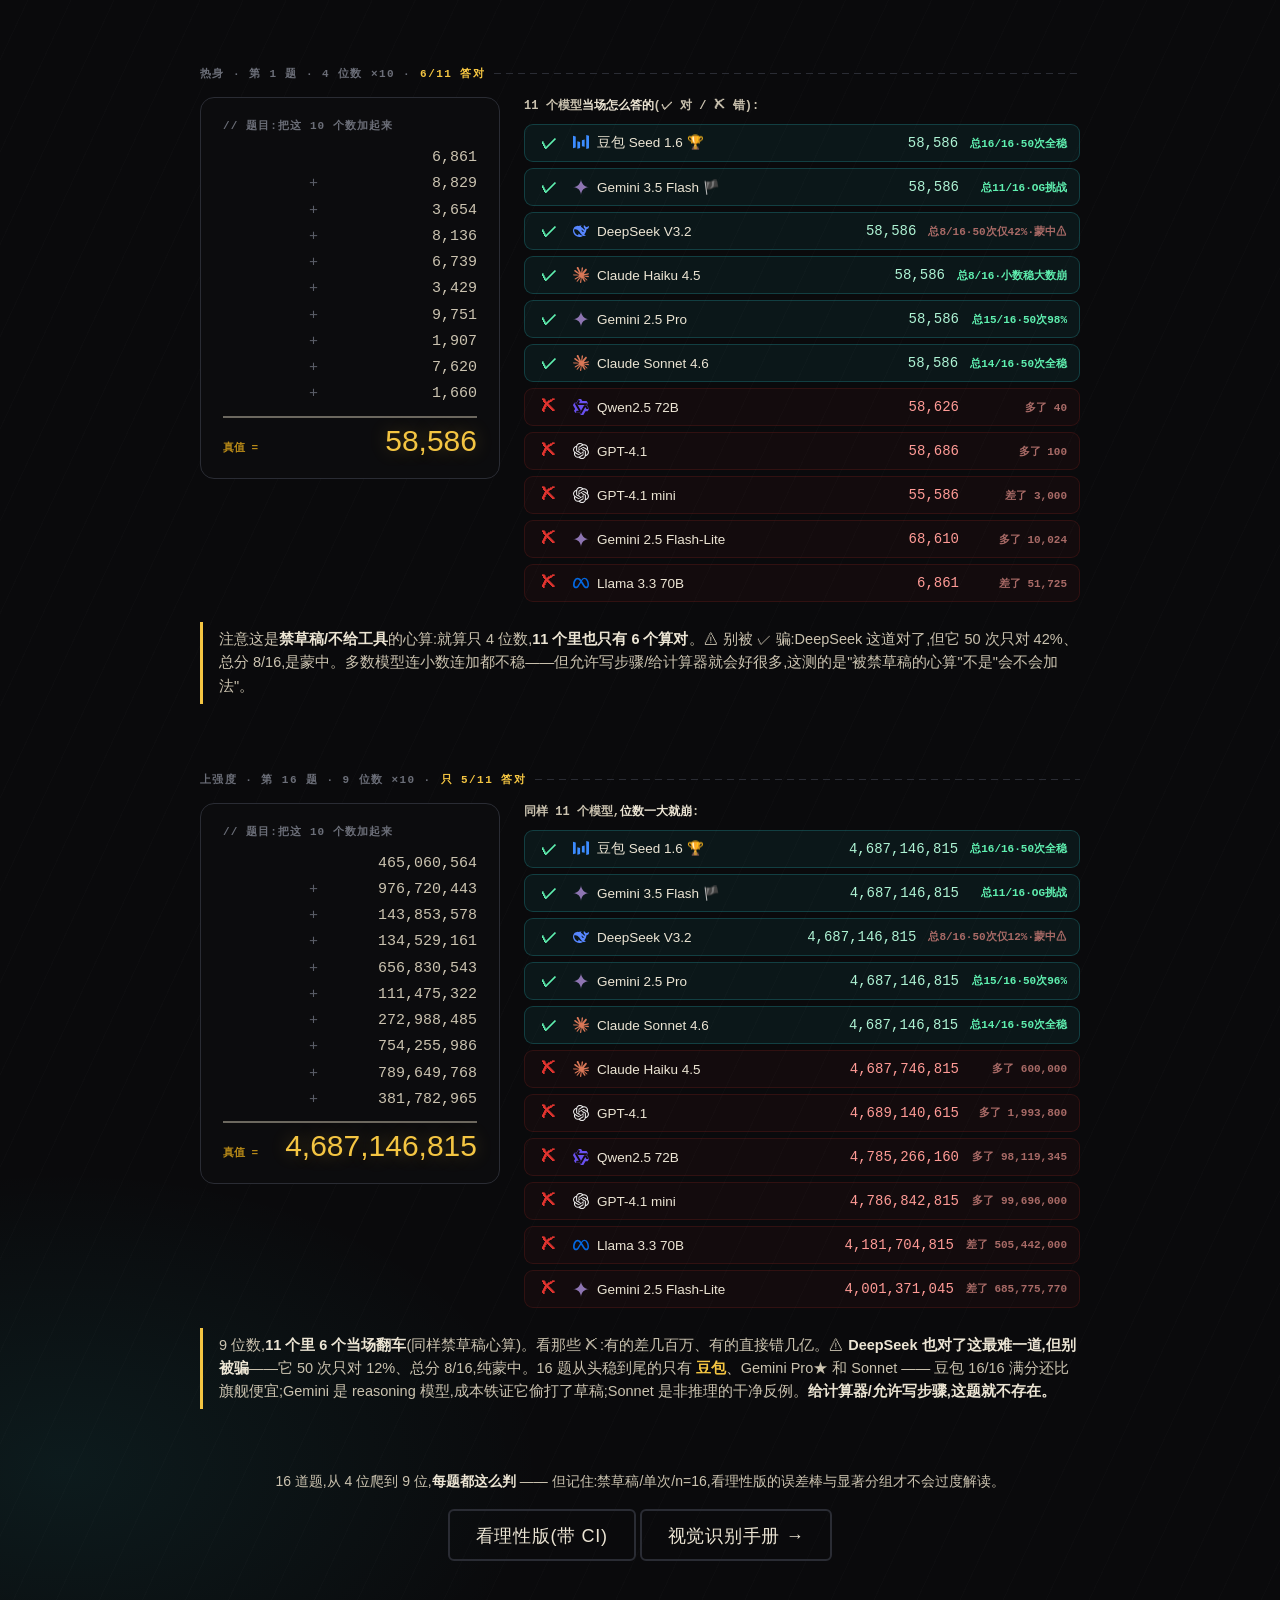
==== commit 284a4aa9: "feat: 上擂台 live 表单直接嵌进首页(沿用首页版式)+ Modal 盲跑接口;删独立submit页" ====
--- a/index.html
+++ b/index.html
@@ -120,6 +120,27 @@
   .rc-btn.is-primary{background:var(--og-gold);color:var(--og-asphalt);border-color:var(--og-gold)}
   .rc-btn.is-primary:hover{filter:brightness(1.08);color:var(--og-asphalt)}
   .rc-hint{font:500 12px var(--og-font-mono);color:var(--og-bone-dim)}
+  /* ---- 上擂台 live 表单(沿用首页版式) ---- */
+  .arena{margin:30px 0 8px}
+  .arena .lab{margin-bottom:14px}
+  .arena-form{display:flex;flex-wrap:wrap;gap:10px;align-items:center;
+    border:1px solid var(--og-line-soft);border-radius:10px;background:var(--og-concrete-2);padding:14px 16px}
+  .arena-form select{flex:1 1 240px;font:600 14px var(--og-font-mono);color:var(--og-bone);
+    background:var(--og-asphalt);border:1px solid var(--og-line-soft);border-radius:7px;padding:10px 12px}
+  .arena-arm{display:flex;border:1px solid var(--og-line-soft);border-radius:7px;overflow:hidden}
+  .arena-arm button{background:transparent;color:var(--og-bone-dim);border:0;padding:10px 14px;
+    font:700 12px var(--og-font-mono);cursor:pointer}
+  .arena-arm button.on{background:var(--og-gold);color:var(--og-asphalt)}
+  .arena-score{display:flex;flex-wrap:wrap;gap:8px 16px;align-items:baseline;margin:16px 0 10px}
+  .ar-big{font:900 36px var(--og-font-display,Impact),sans-serif;color:var(--og-bone);line-height:1}
+  .chip{font:800 12px var(--og-font-mono);padding:4px 10px;border-radius:5px}
+  .chip.ok{background:rgba(95,240,176,.16);color:#5ff0b0}
+  .chip.wrong{background:rgba(226,52,47,.18);color:#ff6b66}
+  .chip.nf{background:rgba(255,255,255,.08);color:#c8b06a}
+  .ar-meta{font:500 12px var(--og-font-mono);color:var(--og-bone-dim)}
+  .arena .guar{margin-top:12px;font:600 12px var(--og-font-mono);color:#5ff0b0;border-left:3px solid #5ff0b0;padding:5px 0 5px 12px}
+  #ar-status .spin{color:var(--og-gold);font:700 14px var(--og-font-mono);margin-top:14px;display:inline-block}
+  #ar-status .err{color:#ff6b66;font:600 13px var(--og-font-mono);margin-top:14px;display:inline-block}
   .rc-hidden{position:absolute;left:-9999px;top:0;width:1px;height:1px;opacity:0}
 </style></head>
 <body class="og-body og-atmos og-grain">
@@ -155,7 +176,7 @@
     <button class="rc-btn is-primary" data-copy="rc-questions">📋 复制题目(盲测·粘进聊天框)</button>
     <button class="rc-btn" data-copy="rc-answers">🔑 复制答案(自己核分)</button>
     <button class="rc-btn" data-copy="rc-script">🐍 复制脚本(.py·终端跑,非聊天)</button>
-    <span class="rc-hint" id="rc-hint">①②走聊天框 · ③是 .py 存下来终端跑</span>
+    <span class="rc-hint" id="rc-hint">①②聊天框 · ③.py终端 · 或下面 ▶ 当场盲测</span>
     <textarea id="rc-questions" class="rc-hidden" readonly># OG-002「10 个数连加」· 盲测题卷 v1.0
 # 来源 og2go.ai ·「带 receipts 才上墙」· 答案请用另一个按钮单独复制,别和题目一起喂给模型!
 
@@ -348,6 +369,30 @@
 print(f&quot;\n得分 {correct}/{len(QS)}  准确率 {correct/len(QS)*100:.0f}%  (原始输出已存 og002_raw.jsonl)&quot;)
 </textarea>
   </div>
+
+  <section class="arena" id="arena">
+    <div class="lab">▶ 上擂台 · <b>选个模型当场盲测</b> —— 答案锁服务端,模型只收盲题,结果直接跑回这页</div>
+    <div class="arena-form">
+      <select id="ar-model"><option>加载模型中…</option></select>
+      <div class="arena-arm" id="ar-arm">
+        <button data-arm="blind" class="on">禁草稿(心算)</button>
+        <button data-arm="cot">允许写步骤</button>
+      </div>
+      <button class="rc-btn is-primary" id="ar-go" style="white-space:nowrap">▶ 开跑盲测</button>
+    </div>
+    <div id="ar-status"></div>
+    <div id="ar-out" style="display:none">
+      <div class="arena-score">
+        <span class="ar-big" id="ar-big">–</span>
+        <span class="chip ok" id="ar-ok">✓ 0</span>
+        <span class="chip wrong" id="ar-wrong">✗算错 0</span>
+        <span class="chip nf" id="ar-nf">⚠没交卷 0</span>
+        <span class="ar-meta" id="ar-meta"></span>
+      </div>
+      <div class="ans" id="ar-qlist"></div>
+      <div class="guar" id="ar-guar"></div>
+    </div>
+  </section>
 
   <section class="rank">
     <div class="lab">最终排名 · 16 题总分 · 11 个模型(含 1 个 🏴OG 挑战) · <b>只比准确率 + 性价比</b></div>
@@ -415,5 +460,45 @@
     clearTimeout(window._rcT); window._rcT = setTimeout(function(){ h.textContent = old; h.style.color=''; }, 2600);
   });
 });
+
+// ---- 上擂台 live(直连 Modal 盲跑接口) ----
+(function(){
+  var BASE="https://tototo1999--og2go-runner-web.modal.run";
+  var NAMES={"bytedance-seed/seed-1.6":"豆包 Seed 1.6","deepseek/deepseek-v3.2":"DeepSeek V3.2","deepseek/deepseek-r1":"DeepSeek R1","qwen/qwen-2.5-72b-instruct":"Qwen2.5 72B","meta-llama/llama-3.3-70b-instruct":"Llama 3.3 70B","google/gemini-2.5-flash-lite":"Gemini 2.5 Flash-Lite","google/gemini-2.5-pro":"Gemini 2.5 Pro","google/gemini-3.5-flash":"Gemini 3.5 Flash","google/gemini-3-flash-preview":"Gemini 3 Flash","openai/gpt-4.1":"GPT-4.1","openai/gpt-4.1-mini":"GPT-4.1 mini","anthropic/claude-haiku-4.5":"Claude Haiku 4.5","anthropic/claude-sonnet-4.6":"Claude Sonnet 4.6","moonshotai/kimi-k2":"Kimi K2","x-ai/grok-4":"Grok 4"};
+  var ARM="blind", armWrap=document.getElementById('ar-arm');
+  if(!armWrap) return;
+  armWrap.querySelectorAll('button').forEach(function(b){b.onclick=function(){armWrap.querySelectorAll('button').forEach(function(x){x.classList.remove('on')});b.classList.add('on');ARM=b.dataset.arm;};});
+  fetch(BASE+"/models").then(function(r){return r.json()}).then(function(list){
+    var s=document.getElementById('ar-model');
+    s.innerHTML=list.map(function(x){return '<option value="'+x+'">'+(NAMES[x]||x)+'</option>'}).join('');
+    if(list.indexOf("google/gemini-3.5-flash")>=0)s.value="google/gemini-3.5-flash";
+  }).catch(function(){document.getElementById('ar-model').innerHTML='<option>接口连不上</option>';});
+  document.getElementById('ar-go').onclick=async function(){
+    var btn=this, model=document.getElementById('ar-model').value, name=NAMES[model]||model;
+    btn.disabled=true; document.getElementById('ar-out').style.display='none';
+    document.getElementById('ar-status').innerHTML='<span class="spin">⏳ '+name+' 正在盲算 16 题…('+(ARM==='cot'?'允许写步骤':'禁草稿心算')+',约 2–30 秒)</span>';
+    try{
+      var r=await fetch(BASE+"/run",{method:"POST",headers:{"Content-Type":"application/json"},body:JSON.stringify({case:"OG-002",model:model,arm:ARM})});
+      if(!r.ok){var e=await r.json().catch(function(){return{detail:r.status}});throw new Error(e.detail||r.status);}
+      arenaRender(await r.json(), name);
+    }catch(err){document.getElementById('ar-status').innerHTML='<span class="err">✗ 出错:'+err.message+'</span>';}
+    finally{btn.disabled=false;}
+  };
+  function arenaRender(d,name){
+    document.getElementById('ar-status').innerHTML='';
+    document.getElementById('ar-big').textContent=d.ok+'/'+d.n;
+    document.getElementById('ar-ok').textContent='✓ '+d.ok;
+    document.getElementById('ar-wrong').textContent='✗算错 '+d.wrong;
+    document.getElementById('ar-nf').textContent='⚠没交卷 '+d.noformat;
+    document.getElementById('ar-meta').innerHTML=name+' · '+(d.arm==='cot'?'允许写步骤':'禁草稿')+' · 准确率 '+Math.round(d.accuracy*100)+'% · <b style="color:#ff6b66">算错率 '+Math.round(d.wrong_rate*100)+'%</b> · $'+d.cost+' · '+d.elapsed_s+'s';
+    var MK={ok:['✓','ok','本题对'],wrong:['✗','no','算错'],noformat:['⚠','no','没交卷']};
+    document.getElementById('ar-qlist').innerHTML='<div class="hd">逐题(✓对 / ✗算错 / ⚠没交卷):</div>'+d.per_question.map(function(q){
+      var m=MK[q.verdict];
+      return '<div class="ar '+m[1]+'"><span class="mk">'+m[0]+'</span><span class="who">'+q.cat+'</span><span class="av">'+q.final+'</span><span class="note '+m[1]+'">真 '+q.truth+' · '+m[2]+'</span></div>';
+    }).join('');
+    document.getElementById('ar-guar').textContent='🔒 '+d.blind_guarantee;
+    document.getElementById('ar-out').style.display='block';
+  }
+})();
 </script>
 </body></html>
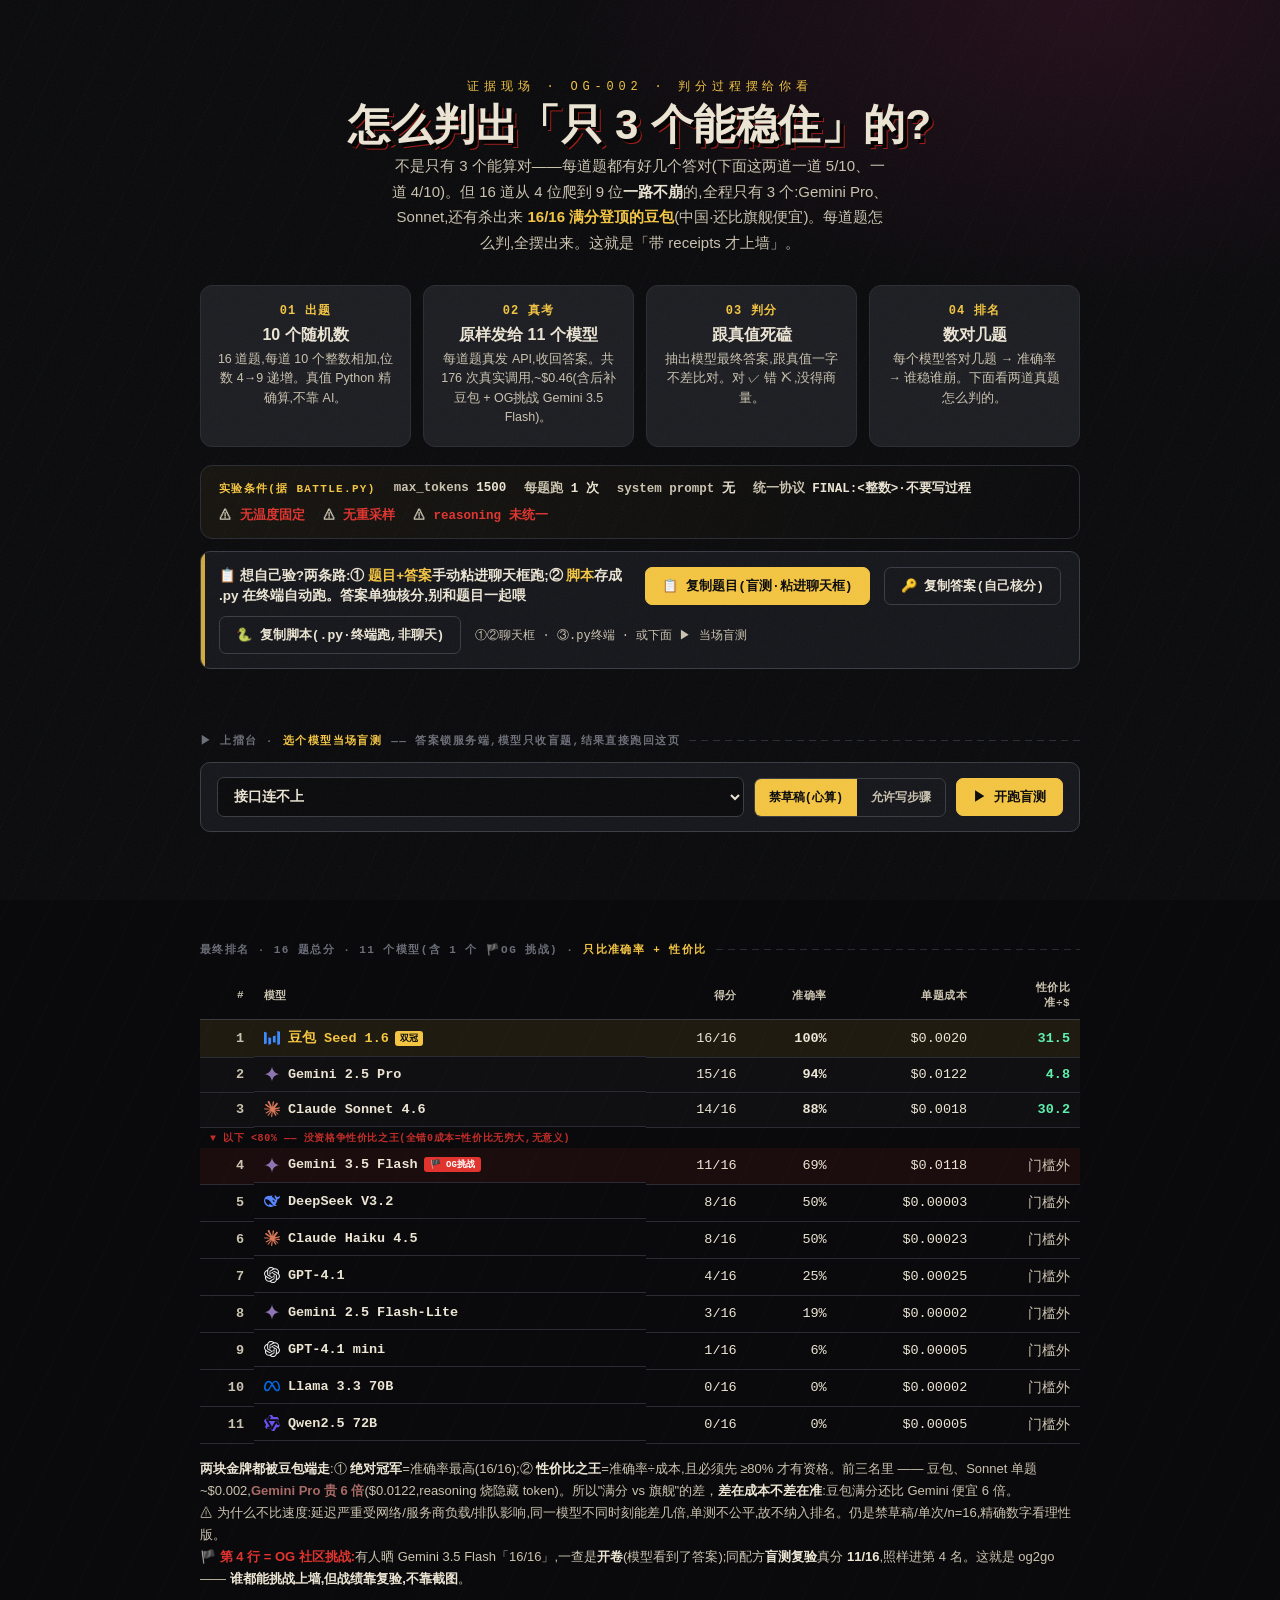
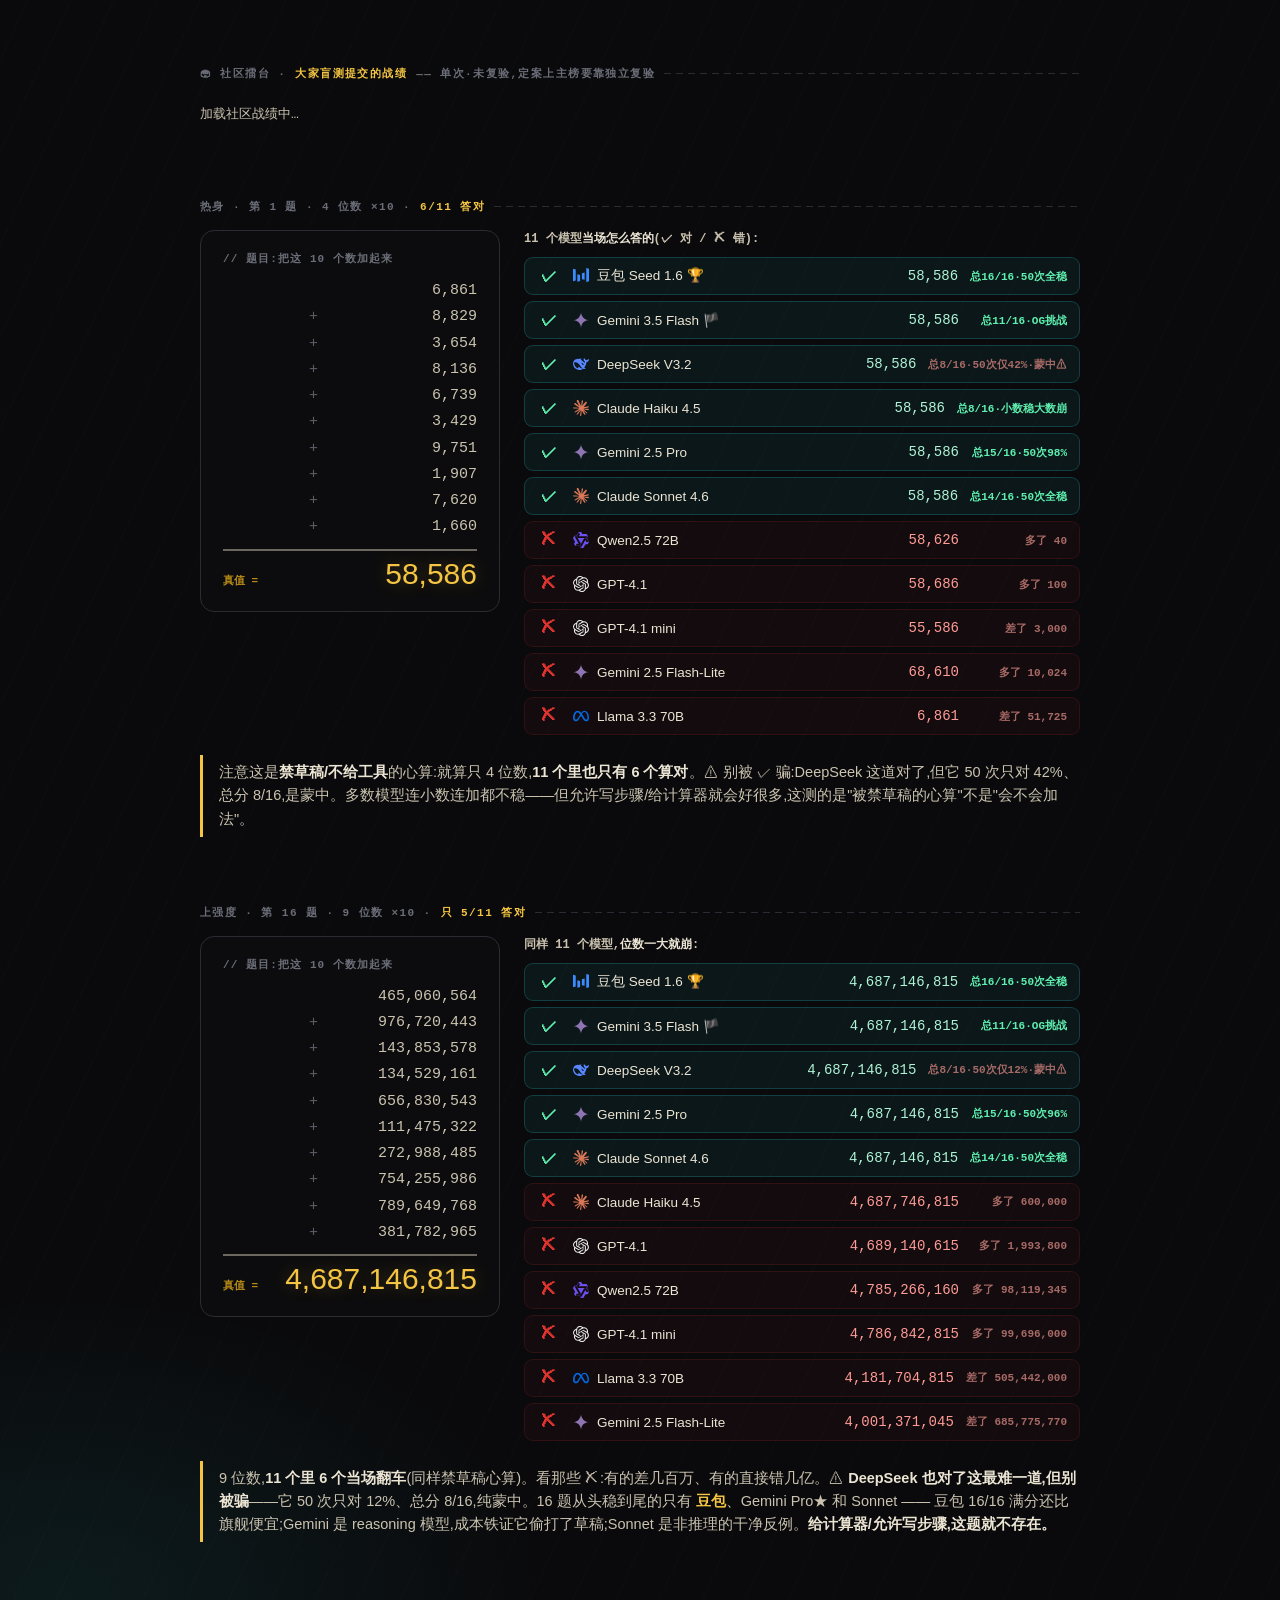
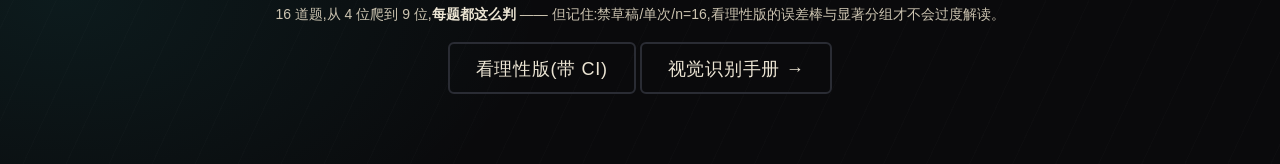
==== commit 80b68b3c: "feat: 社区擂台榜(modal.Dict持久化战绩,/board读出,首页测完自动上榜)+spinner计时+并发16提速" ====
--- a/index.html
+++ b/index.html
@@ -422,6 +422,11 @@
     </div>
   </section>
 
+  <section class="cboard">
+    <div class="lab">🏟 社区擂台 · <b>大家盲测提交的战绩</b> —— 单次·未复验,定案上主榜要靠独立复验</div>
+    <div id="cboard-body"><div class="hd" style="color:var(--og-bone-dim);font:500 13px var(--og-font-mono);padding:8px 0">加载社区战绩中…</div></div>
+  </section>
+
   <section>
     <div class="lab">热身 · 第 1 题 · 4 位数 ×10 · <b>6/11 答对</b></div>
     <div class="scene">
@@ -475,14 +480,17 @@
   }).catch(function(){document.getElementById('ar-model').innerHTML='<option>接口连不上</option>';});
   document.getElementById('ar-go').onclick=async function(){
     var btn=this, model=document.getElementById('ar-model').value, name=NAMES[model]||model;
+    var armtxt=(ARM==='cot'?'允许写步骤':'禁草稿心算'), t0=Date.now();
     btn.disabled=true; document.getElementById('ar-out').style.display='none';
-    document.getElementById('ar-status').innerHTML='<span class="spin">⏳ '+name+' 正在盲算 16 题…('+(ARM==='cot'?'允许写步骤':'禁草稿心算')+',约 2–30 秒)</span>';
+    function spin(){var s=Math.round((Date.now()-t0)/1000);
+      document.getElementById('ar-status').innerHTML='<span class="spin">⏳ '+name+' 正在盲算 16 题…('+armtxt+') · 已 '+s+'s　<span style="color:var(--og-bone-dim)">别刷新,算完自动出结果(reasoner 可能要 1 分多钟)</span></span>';}
+    spin(); var tick=setInterval(spin,1000);
     try{
       var r=await fetch(BASE+"/run",{method:"POST",headers:{"Content-Type":"application/json"},body:JSON.stringify({case:"OG-002",model:model,arm:ARM})});
       if(!r.ok){var e=await r.json().catch(function(){return{detail:r.status}});throw new Error(e.detail||r.status);}
-      arenaRender(await r.json(), name);
+      arenaRender(await r.json(), name); loadBoard();
     }catch(err){document.getElementById('ar-status').innerHTML='<span class="err">✗ 出错:'+err.message+'</span>';}
-    finally{btn.disabled=false;}
+    finally{clearInterval(tick); btn.disabled=false;}
   };
   function arenaRender(d,name){
     document.getElementById('ar-status').innerHTML='';
@@ -490,7 +498,7 @@
     document.getElementById('ar-ok').textContent='✓ '+d.ok;
     document.getElementById('ar-wrong').textContent='✗算错 '+d.wrong;
     document.getElementById('ar-nf').textContent='⚠没交卷 '+d.noformat;
-    document.getElementById('ar-meta').innerHTML=name+' · '+(d.arm==='cot'?'允许写步骤':'禁草稿')+' · 准确率 '+Math.round(d.accuracy*100)+'% · <b style="color:#ff6b66">算错率 '+Math.round(d.wrong_rate*100)+'%</b> · $'+d.cost+' · '+d.elapsed_s+'s';
+    document.getElementById('ar-meta').innerHTML=name+' · '+(d.arm==='cot'?'允许写步骤':'禁草稿')+' · 准确率 '+Math.round(d.accuracy*100)+'% · <b style="color:#ff6b66">算错率 '+Math.round(d.wrong_rate*100)+'%</b> · $'+d.cost+' · '+d.elapsed_s+'s'+(d.boarded?' · <b style="color:#5ff0b0">✅ 已上社区榜↓</b>':'');
     var MK={ok:['✓','ok','本题对'],wrong:['✗','no','算错'],noformat:['⚠','no','没交卷']};
     document.getElementById('ar-qlist').innerHTML='<div class="hd">逐题(✓对 / ✗算错 / ⚠没交卷):</div>'+d.per_question.map(function(q){
       var m=MK[q.verdict];
@@ -499,6 +507,22 @@
     document.getElementById('ar-guar').textContent='🔒 '+d.blind_guarantee;
     document.getElementById('ar-out').style.display='block';
   }
+  function loadBoard(){
+    fetch(BASE+"/board").then(function(r){return r.json()}).then(function(rows){
+      var body=document.getElementById('cboard-body'); if(!body) return;
+      if(!rows.length){body.innerHTML='<div class="hd" style="color:var(--og-bone-dim);font:500 13px var(--og-font-mono);padding:8px 0">还没人提交 —— 上面选个模型,你来当第一个 ↑</div>';return;}
+      var h='<table class="rt"><thead><tr><th class="rk">#</th><th class="l">模型</th><th>赛制</th><th>✓对</th><th>✗算错</th><th>⚠没交</th><th>准确率</th><th>时间</th></tr></thead><tbody>';
+      rows.forEach(function(r,i){
+        h+='<tr><td class="rk">'+(i+1)+'</td><td class="l"><span class="mdl">'+(NAMES[r.model]||r.model)+'</span></td>'+
+           '<td>'+(r.arm==='cot'?'写步骤':'禁草稿')+'</td><td class="acc">'+r.ok+'</td>'+
+           '<td style="color:#ff6b66">'+r.wrong+'</td><td style="color:#c8b06a">'+r.noformat+'</td>'+
+           '<td class="acc">'+Math.round(r.accuracy*100)+'%</td>'+
+           '<td style="color:var(--og-bone-dim);font-size:11px">'+(r.ts||'')+'</td></tr>';
+      });
+      body.innerHTML=h+'</tbody></table>';
+    }).catch(function(){});
+  }
+  loadBoard();
 })();
 </script>
 </body></html>
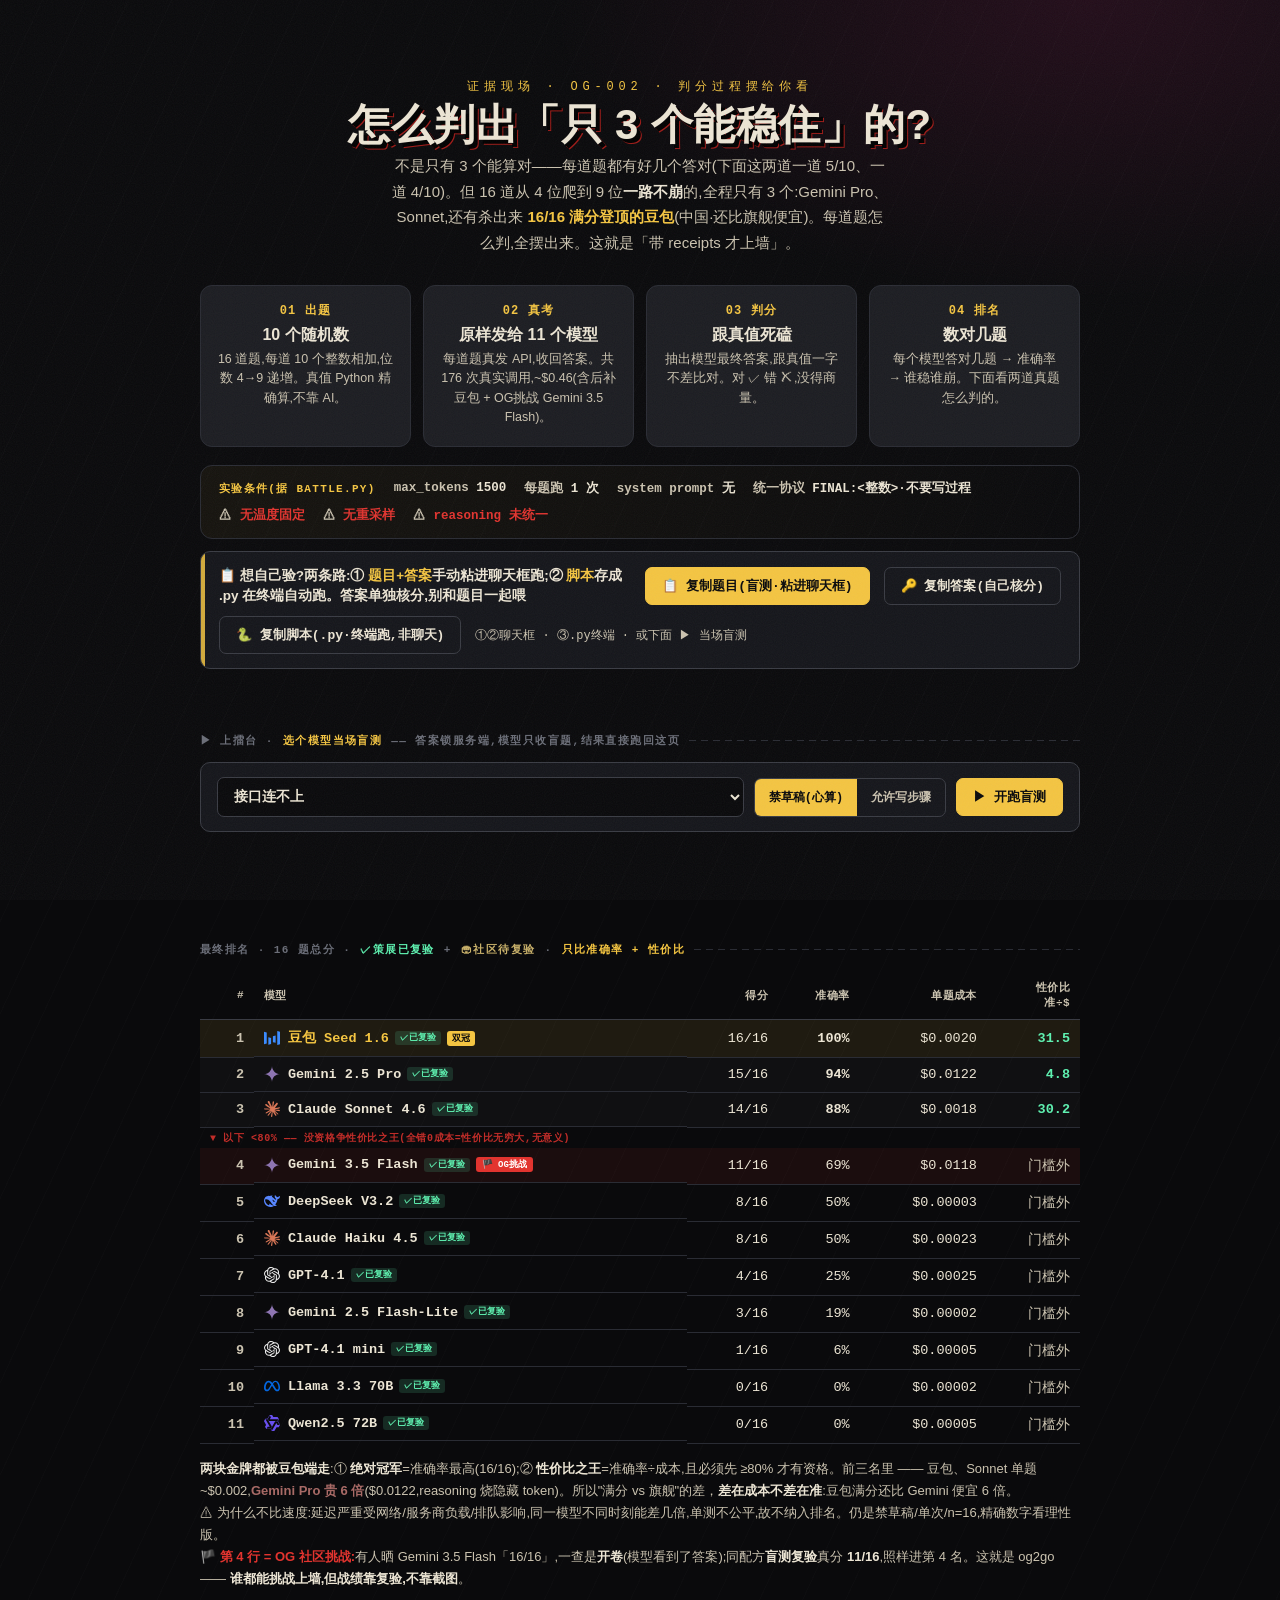
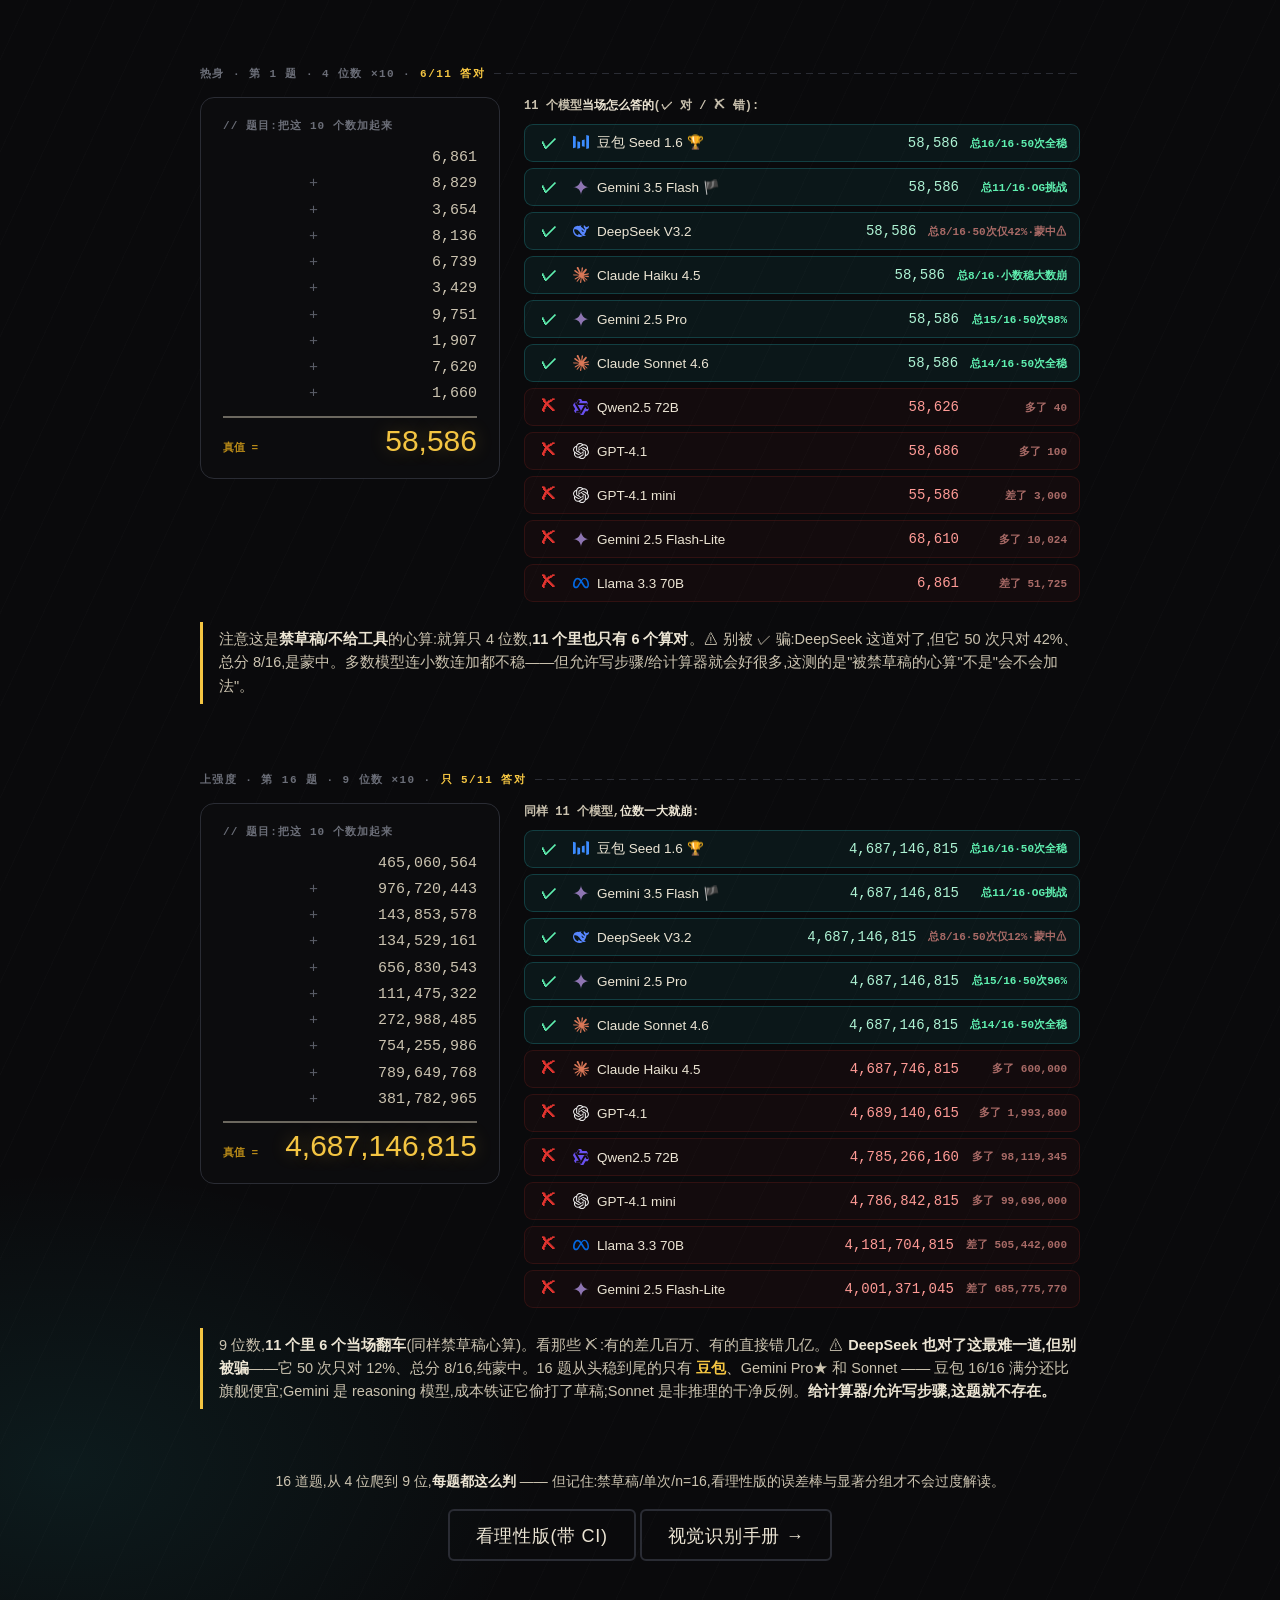
==== commit da070c49: "feat: 合并社区榜进主表(B方案)—策展行✓已复验徽章+社区提交待复验行,Grok等新模型测完即现身" ====
--- a/index.html
+++ b/index.html
@@ -91,6 +91,10 @@
     text-align:left;letter-spacing:.06em;opacity:.85}
   .rt tr.og-challenge td{background:rgba(226,52,47,.08)}
   .rt .og-flag{font:800 9px var(--og-font-mono);color:#fff;background:var(--og-blood);padding:1px 6px;border-radius:3px;margin-left:6px;vertical-align:1px}
+  .rt .vb{font:800 8.5px var(--og-font-mono);padding:1px 5px;border-radius:3px;margin-left:6px;vertical-align:1px;white-space:nowrap}
+  .rt .vb.ok{background:rgba(95,240,176,.14);color:#5ff0b0}
+  .rt .vb.wait{background:rgba(200,176,106,.18);color:#c8b06a}
+  .rt tr.community-row td{background:rgba(200,176,106,.05)}
   .rank .why{margin-top:14px;color:var(--og-bone-dim);font-size:13px;line-height:1.7}
   .rank .why b{color:var(--og-bone)} .rank .why .no{color:#a86a66}
 
@@ -395,7 +399,7 @@
   </section>
 
   <section class="rank">
-    <div class="lab">最终排名 · 16 题总分 · 11 个模型(含 1 个 🏴OG 挑战) · <b>只比准确率 + 性价比</b></div>
+    <div class="lab">最终排名 · 16 题总分 · <span style="color:#5ff0b0">✓策展已复验</span> + <span style="color:#c8b06a">🏟社区待复验</span> · <b>只比准确率 + 性价比</b></div>
     <table class="rt">
       <thead><tr>
         <th class="rk">#</th><th class="l">模型</th><th>得分</th><th>准确率</th>
@@ -420,11 +424,6 @@
       <b>两块金牌都被豆包端走</b>:① <b>绝对冠军</b>=准确率最高(16/16);② <b>性价比之王</b>=准确率÷成本,且必须先 ≥80% 才有资格。前三名里 —— 豆包、Sonnet 单题 ~$0.002,<b class="no">Gemini Pro 贵 6 倍</b>($0.0122,reasoning 烧隐藏 token)。所以"满分 vs 旗舰"的差，<b>差在成本不差在准</b>:豆包满分还比 Gemini 便宜 6 倍。<br>
       <span style="color:var(--og-bone-dim)">⚠ 为什么不比速度:延迟严重受网络/服务商负载/排队影响,同一模型不同时刻能差几倍,单测不公平,故不纳入排名。仍是禁草稿/单次/n=16,精确数字看理性版。</span><br><b style="color:var(--og-blood)">🏴 第 4 行 = OG 社区挑战:</b>有人晒 Gemini 3.5 Flash「16/16」,一查是<b>开卷</b>(模型看到了答案);同配方<b>盲测复验</b>真分 <b>11/16</b>,照样进第 4 名。这就是 og2go —— <b>谁都能挑战上墙,但战绩靠复验,不靠截图</b>。
     </div>
-  </section>
-
-  <section class="cboard">
-    <div class="lab">🏟 社区擂台 · <b>大家盲测提交的战绩</b> —— 单次·未复验,定案上主榜要靠独立复验</div>
-    <div id="cboard-body"><div class="hd" style="color:var(--og-bone-dim);font:500 13px var(--og-font-mono);padding:8px 0">加载社区战绩中…</div></div>
   </section>
 
   <section>
@@ -508,18 +507,26 @@
     document.getElementById('ar-out').style.display='block';
   }
   function loadBoard(){
+    var tbody=document.querySelector('.rt tbody'); if(!tbody) return;
+    tbody.querySelectorAll('.community-row,.community-divider').forEach(function(el){el.remove();});   // 清上轮
+    tbody.querySelectorAll('tr').forEach(function(tr){                                                  // 策展行打 ✓已复验
+      if(tr.classList.contains('divider')) return;
+      var mdl=tr.querySelector('.mdl');
+      if(mdl && !tr.dataset.vtag){ tr.dataset.vtag='1'; mdl.insertAdjacentHTML('afterend','<span class="vb ok">✓已复验</span>'); }
+    });
+    var curated={}; tbody.querySelectorAll('.mdl').forEach(function(m){curated[m.textContent.trim()]=1;});
     fetch(BASE+"/board").then(function(r){return r.json()}).then(function(rows){
-      var body=document.getElementById('cboard-body'); if(!body) return;
-      if(!rows.length){body.innerHTML='<div class="hd" style="color:var(--og-bone-dim);font:500 13px var(--og-font-mono);padding:8px 0">还没人提交 —— 上面选个模型,你来当第一个 ↑</div>';return;}
-      var h='<table class="rt"><thead><tr><th class="rk">#</th><th class="l">模型</th><th>赛制</th><th>✓对</th><th>✗算错</th><th>⚠没交</th><th>准确率</th><th>时间</th></tr></thead><tbody>';
-      rows.forEach(function(r,i){
-        h+='<tr><td class="rk">'+(i+1)+'</td><td class="l"><span class="mdl">'+(NAMES[r.model]||r.model)+'</span></td>'+
-           '<td>'+(r.arm==='cot'?'写步骤':'禁草稿')+'</td><td class="acc">'+r.ok+'</td>'+
-           '<td style="color:#ff6b66">'+r.wrong+'</td><td style="color:#c8b06a">'+r.noformat+'</td>'+
-           '<td class="acc">'+Math.round(r.accuracy*100)+'%</td>'+
-           '<td style="color:var(--og-bone-dim);font-size:11px">'+(r.ts||'')+'</td></tr>';
+      var fresh=rows.filter(function(r){return !curated[NAMES[r.model]||r.model];}).sort(function(a,b){return b.accuracy-a.accuracy;});
+      if(!fresh.length) return;
+      var div=document.createElement('tr'); div.className='divider community-divider';
+      div.innerHTML='<td colspan="6">🏟 社区提交 · ⚠ 待复验(单次未核 · 复验稳定后才升主榜)</td>';
+      tbody.appendChild(div);
+      fresh.forEach(function(r){
+        var tr=document.createElement('tr'); tr.className='community-row';
+        tr.innerHTML='<td class="rk">🏟</td><td class="l"><span class="mdl">'+(NAMES[r.model]||r.model)+'</span><span class="vb wait">待复验</span></td>'+
+          '<td>'+r.ok+'/'+r.n+'</td><td>'+Math.round(r.accuracy*100)+'%</td><td>$'+r.cost+'</td><td class="val gate">待复验</td>';
+        tbody.appendChild(tr);
       });
-      body.innerHTML=h+'</tbody></table>';
     }).catch(function(){});
   }
   loadBoard();
